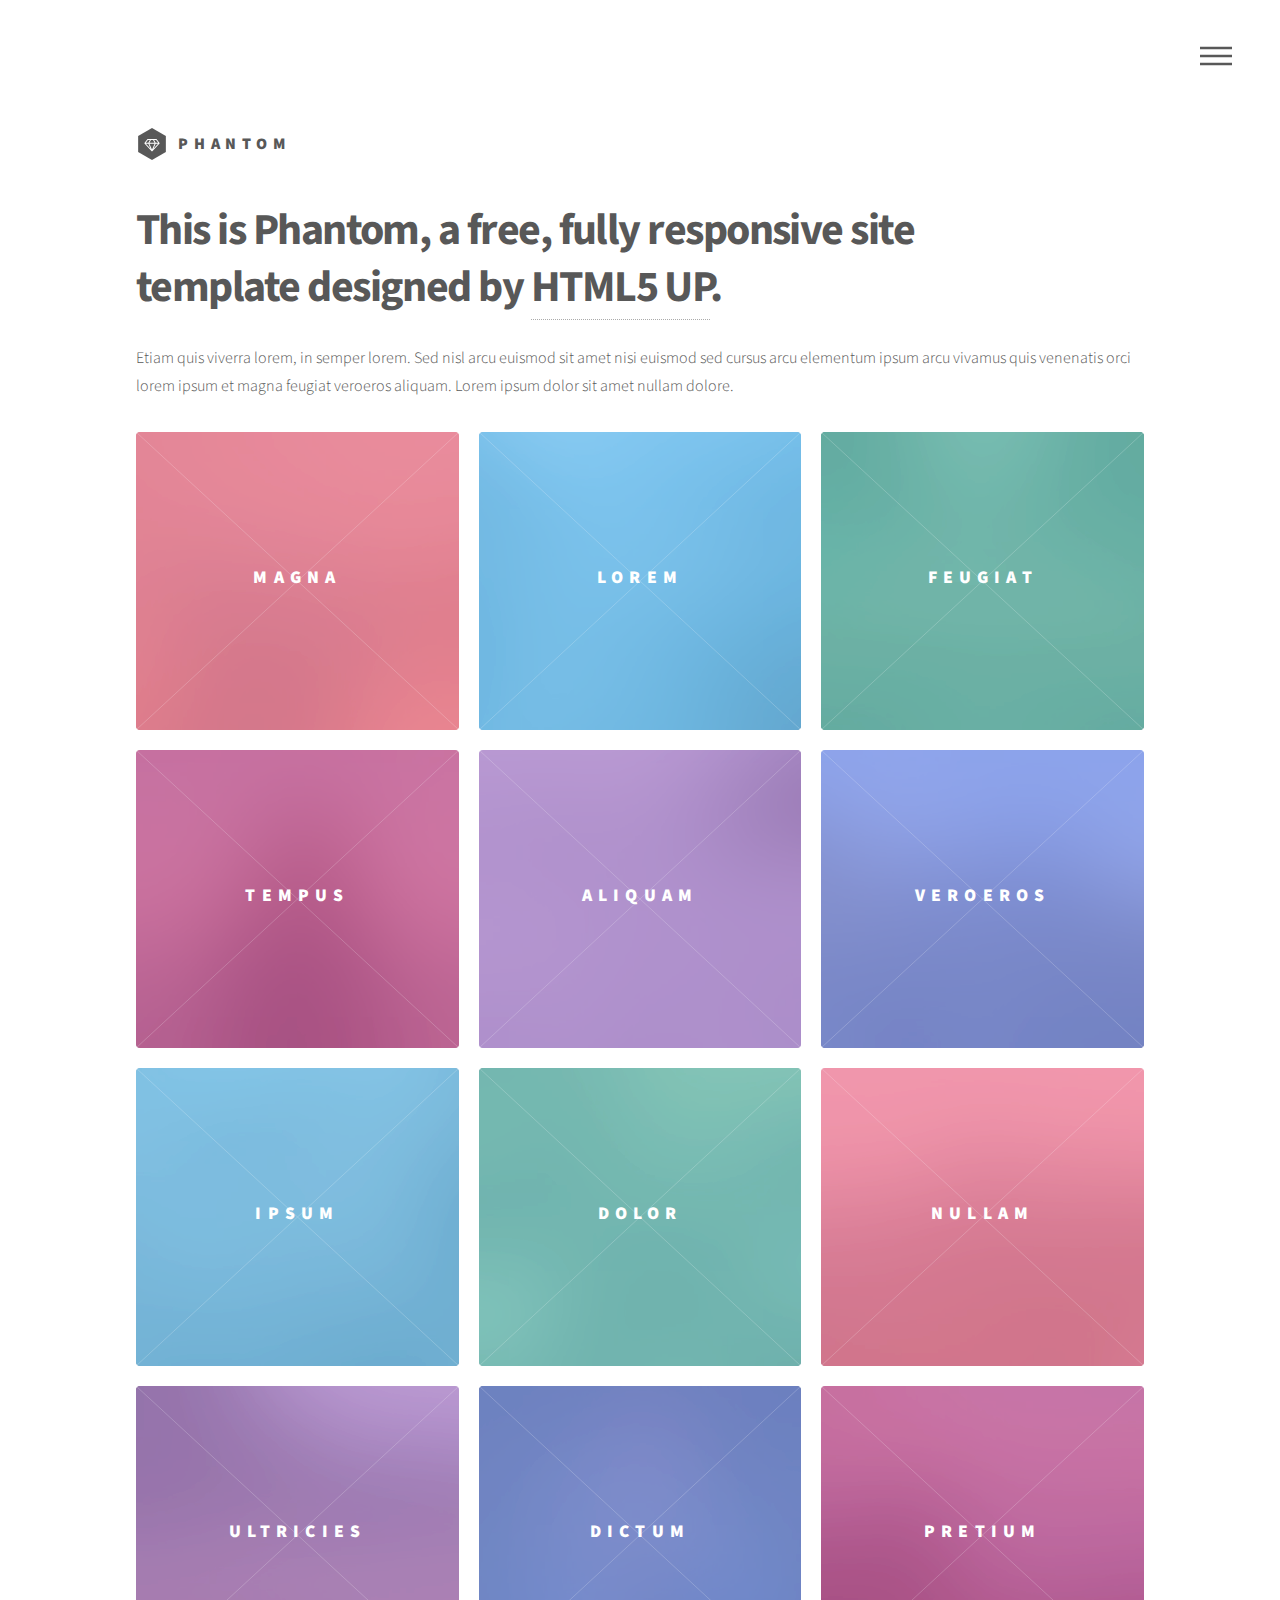
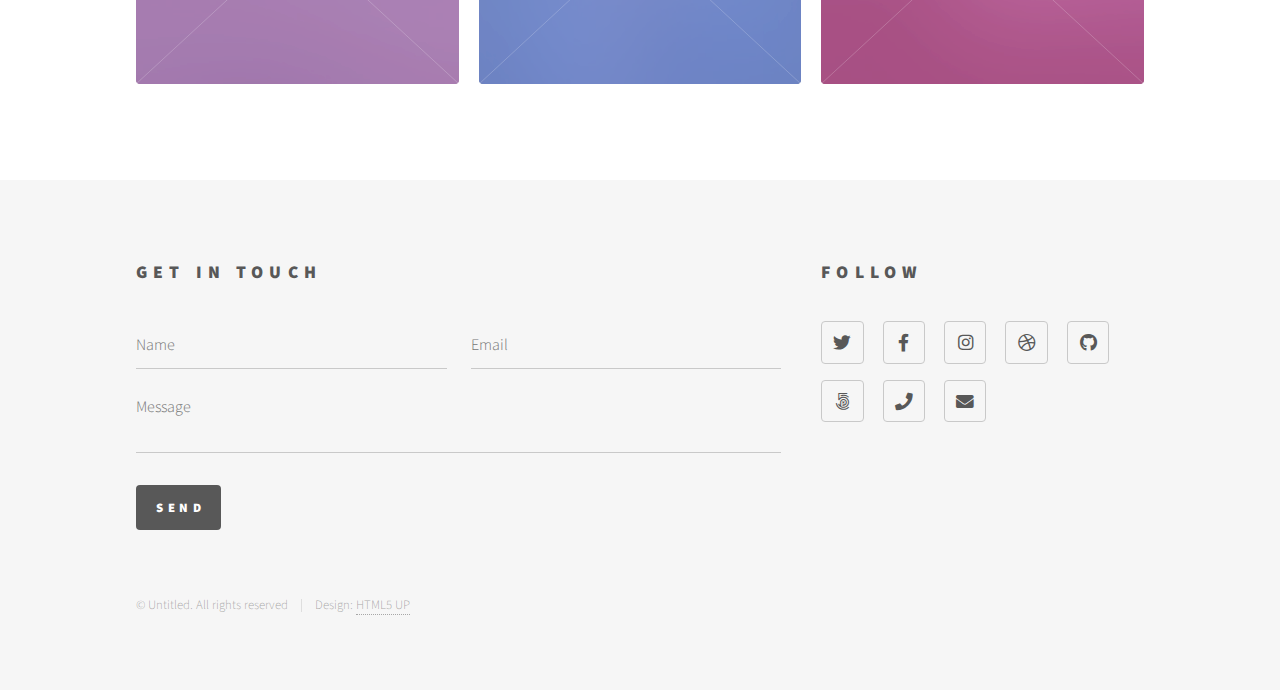
==== index.html @ 2e1cbe0b "First Commit" ====
<!DOCTYPE HTML>
<!--
	Phantom by HTML5 UP
	html5up.net | @ajlkn
	Free for personal and commercial use under the CCA 3.0 license (html5up.net/license)
-->
<html>
	<head>
		<title>Phantom by HTML5 UP</title>
		<meta charset="utf-8" />
		<meta name="viewport" content="width=device-width, initial-scale=1, user-scalable=no" />
		<link rel="stylesheet" href="assets/css/main.css" />
		<noscript><link rel="stylesheet" href="assets/css/noscript.css" /></noscript>
	</head>
	<body class="is-preload">
		<!-- Wrapper -->
			<div id="wrapper">

				<!-- Header -->
					<header id="header">
						<div class="inner">

							<!-- Logo -->
								<a href="index.html" class="logo">
									<span class="symbol"><img src="images/logo.svg" alt="" /></span><span class="title">Phantom</span>
								</a>

							<!-- Nav -->
								<nav>
									<ul>
										<li><a href="#menu">Menu</a></li>
									</ul>
								</nav>

						</div>
					</header>

				<!-- Menu -->
					<nav id="menu">
						<h2>Menu</h2>
						<ul>
							<li><a href="index.html">Home</a></li>
							<li><a href="generic.html">Ipsum veroeros</a></li>
							<li><a href="generic.html">Tempus etiam</a></li>
							<li><a href="generic.html">Consequat dolor</a></li>
							<li><a href="elements.html">Elements</a></li>
						</ul>
					</nav>

				<!-- Main -->
					<div id="main">
						<div class="inner">
							<header>
								<h1>This is Phantom, a free, fully responsive site<br />
								template designed by <a href="http://html5up.net">HTML5 UP</a>.</h1>
								<p>Etiam quis viverra lorem, in semper lorem. Sed nisl arcu euismod sit amet nisi euismod sed cursus arcu elementum ipsum arcu vivamus quis venenatis orci lorem ipsum et magna feugiat veroeros aliquam. Lorem ipsum dolor sit amet nullam dolore.</p>
							</header>
							<section class="tiles">
								<article class="style1">
									<span class="image">
										<img src="images/pic01.jpg" alt="" />
									</span>
									<a href="generic.html">
										<h2>Magna</h2>
										<div class="content">
											<p>Sed nisl arcu euismod sit amet nisi lorem etiam dolor veroeros et feugiat.</p>
										</div>
									</a>
								</article>
								<article class="style2">
									<span class="image">
										<img src="images/pic02.jpg" alt="" />
									</span>
									<a href="generic.html">
										<h2>Lorem</h2>
										<div class="content">
											<p>Sed nisl arcu euismod sit amet nisi lorem etiam dolor veroeros et feugiat.</p>
										</div>
									</a>
								</article>
								<article class="style3">
									<span class="image">
										<img src="images/pic03.jpg" alt="" />
									</span>
									<a href="generic.html">
										<h2>Feugiat</h2>
										<div class="content">
											<p>Sed nisl arcu euismod sit amet nisi lorem etiam dolor veroeros et feugiat.</p>
										</div>
									</a>
								</article>
								<article class="style4">
									<span class="image">
										<img src="images/pic04.jpg" alt="" />
									</span>
									<a href="generic.html">
										<h2>Tempus</h2>
										<div class="content">
											<p>Sed nisl arcu euismod sit amet nisi lorem etiam dolor veroeros et feugiat.</p>
										</div>
									</a>
								</article>
								<article class="style5">
									<span class="image">
										<img src="images/pic05.jpg" alt="" />
									</span>
									<a href="generic.html">
										<h2>Aliquam</h2>
										<div class="content">
											<p>Sed nisl arcu euismod sit amet nisi lorem etiam dolor veroeros et feugiat.</p>
										</div>
									</a>
								</article>
								<article class="style6">
									<span class="image">
										<img src="images/pic06.jpg" alt="" />
									</span>
									<a href="generic.html">
										<h2>Veroeros</h2>
										<div class="content">
											<p>Sed nisl arcu euismod sit amet nisi lorem etiam dolor veroeros et feugiat.</p>
										</div>
									</a>
								</article>
								<article class="style2">
									<span class="image">
										<img src="images/pic07.jpg" alt="" />
									</span>
									<a href="generic.html">
										<h2>Ipsum</h2>
										<div class="content">
											<p>Sed nisl arcu euismod sit amet nisi lorem etiam dolor veroeros et feugiat.</p>
										</div>
									</a>
								</article>
								<article class="style3">
									<span class="image">
										<img src="images/pic08.jpg" alt="" />
									</span>
									<a href="generic.html">
										<h2>Dolor</h2>
										<div class="content">
											<p>Sed nisl arcu euismod sit amet nisi lorem etiam dolor veroeros et feugiat.</p>
										</div>
									</a>
								</article>
								<article class="style1">
									<span class="image">
										<img src="images/pic09.jpg" alt="" />
									</span>
									<a href="generic.html">
										<h2>Nullam</h2>
										<div class="content">
											<p>Sed nisl arcu euismod sit amet nisi lorem etiam dolor veroeros et feugiat.</p>
										</div>
									</a>
								</article>
								<article class="style5">
									<span class="image">
										<img src="images/pic10.jpg" alt="" />
									</span>
									<a href="generic.html">
										<h2>Ultricies</h2>
										<div class="content">
											<p>Sed nisl arcu euismod sit amet nisi lorem etiam dolor veroeros et feugiat.</p>
										</div>
									</a>
								</article>
								<article class="style6">
									<span class="image">
										<img src="images/pic11.jpg" alt="" />
									</span>
									<a href="generic.html">
										<h2>Dictum</h2>
										<div class="content">
											<p>Sed nisl arcu euismod sit amet nisi lorem etiam dolor veroeros et feugiat.</p>
										</div>
									</a>
								</article>
								<article class="style4">
									<span class="image">
										<img src="images/pic12.jpg" alt="" />
									</span>
									<a href="generic.html">
										<h2>Pretium</h2>
										<div class="content">
											<p>Sed nisl arcu euismod sit amet nisi lorem etiam dolor veroeros et feugiat.</p>
										</div>
									</a>
								</article>
							</section>
						</div>
					</div>

				<!-- Footer -->
					<footer id="footer">
						<div class="inner">
							<section>
								<h2>Get in touch</h2>
								<form method="post" action="#">
									<div class="fields">
										<div class="field half">
											<input type="text" name="name" id="name" placeholder="Name" />
										</div>
										<div class="field half">
											<input type="email" name="email" id="email" placeholder="Email" />
										</div>
										<div class="field">
											<textarea name="message" id="message" placeholder="Message"></textarea>
										</div>
									</div>
									<ul class="actions">
										<li><input type="submit" value="Send" class="primary" /></li>
									</ul>
								</form>
							</section>
							<section>
								<h2>Follow</h2>
								<ul class="icons">
									<li><a href="#" class="icon brands style2 fa-twitter"><span class="label">Twitter</span></a></li>
									<li><a href="#" class="icon brands style2 fa-facebook-f"><span class="label">Facebook</span></a></li>
									<li><a href="#" class="icon brands style2 fa-instagram"><span class="label">Instagram</span></a></li>
									<li><a href="#" class="icon brands style2 fa-dribbble"><span class="label">Dribbble</span></a></li>
									<li><a href="#" class="icon brands style2 fa-github"><span class="label">GitHub</span></a></li>
									<li><a href="#" class="icon brands style2 fa-500px"><span class="label">500px</span></a></li>
									<li><a href="#" class="icon solid style2 fa-phone"><span class="label">Phone</span></a></li>
									<li><a href="#" class="icon solid style2 fa-envelope"><span class="label">Email</span></a></li>
								</ul>
							</section>
							<ul class="copyright">
								<li>&copy; Untitled. All rights reserved</li><li>Design: <a href="http://html5up.net">HTML5 UP</a></li>
							</ul>
						</div>
					</footer>

			</div>

		<!-- Scripts -->
			<script src="assets/js/jquery.min.js"></script>
			<script src="assets/js/browser.min.js"></script>
			<script src="assets/js/breakpoints.min.js"></script>
			<script src="assets/js/util.js"></script>
			<script src="assets/js/main.js"></script>

	</body>
</html>
---- assets/css/main.css ----
@import url(fontawesome-all.min.css);
@import url("https://fonts.googleapis.com/css?family=Source+Sans+Pro:300,700,900");

/*
	Phantom by HTML5 UP
	html5up.net | @ajlkn
	Free for personal and commercial use under the CCA 3.0 license (html5up.net/license)
*/

html, body, div, span, applet, object,
iframe, h1, h2, h3, h4, h5, h6, p, blockquote,
pre, a, abbr, acronym, address, big, cite,
code, del, dfn, em, img, ins, kbd, q, s, samp,
small, strike, strong, sub, sup, tt, var, b,
u, i, center, dl, dt, dd, ol, ul, li, fieldset,
form, label, legend, table, caption, tbody,
tfoot, thead, tr, th, td, article, aside,
canvas, details, embed, figure, figcaption,
footer, header, hgroup, menu, nav, output, ruby,
section, summary, time, mark, audio, video {
	margin: 0;
	padding: 0;
	border: 0;
	font-size: 100%;
	font: inherit;
	vertical-align: baseline;}

article, aside, details, figcaption, figure,
footer, header, hgroup, menu, nav, section {
	display: block;}

body {
	line-height: 1;
}

ol, ul {
	list-style: none;
}

blockquote, q {
	quotes: none;
}

	blockquote:before, blockquote:after, q:before, q:after {
		content: '';
		content: none;
	}

table {
	border-collapse: collapse;
	border-spacing: 0;
}

body {
	-webkit-text-size-adjust: none;
}

mark {
	background-color: transparent;
	color: inherit;
}

input::-moz-focus-inner {
	border: 0;
	padding: 0;
}

input, select, textarea {
	-moz-appearance: none;
	-webkit-appearance: none;
	-ms-appearance: none;
	appearance: none;
}

/* Basic */

	@-ms-viewport {
		width: device-width;
	}

	body {
		-ms-overflow-style: scrollbar;
	}

	@media screen and (max-width: 480px) {

		html, body {
			min-width: 320px;
		}

	}

	html {
		box-sizing: border-box;
	}

	*, *:before, *:after {
		box-sizing: inherit;
	}

	body {
		background: #ffffff;
	}

		body.is-preload *, body.is-preload *:before, body.is-preload *:after {
			-moz-animation: none !important;
			-webkit-animation: none !important;
			-ms-animation: none !important;
			animation: none !important;
			-moz-transition: none !important;
			-webkit-transition: none !important;
			-ms-transition: none !important;
			transition: none !important;
		}

/* Type */

	body, input, select, textarea {
		color: #585858;
		font-family: "Source Sans Pro", Helvetica, sans-serif;
		font-size: 16pt;
		font-weight: 300;
		line-height: 1.75;
	}

		@media screen and (max-width: 1680px) {

			body, input, select, textarea {
				font-size: 14pt;
			}

		}

		@media screen and (max-width: 1280px) {

			body, input, select, textarea {
				font-size: 12pt;
			}

		}

	a {
		-moz-transition: border-bottom-color 0.2s ease, color 0.2s ease;
		-webkit-transition: border-bottom-color 0.2s ease, color 0.2s ease;
		-ms-transition: border-bottom-color 0.2s ease, color 0.2s ease;
		transition: border-bottom-color 0.2s ease, color 0.2s ease;
		text-decoration: none;
		color: #585858;
		border-bottom: dotted 1px rgba(88, 88, 88, 0.5);
	}

		a:hover {
			border-bottom-color: transparent;
			color: #f2849e !important;
		}

	strong, b {
		font-weight: 900;
	}

	em, i {
		font-style: italic;
	}

	p {
		margin: 0 0 2em 0;
	}

	h1 {
		font-size: 2.75em;
		font-weight: 700;
		line-height: 1.3;
		margin: 0 0 1em 0;
		letter-spacing: -0.035em;
	}

		h1 a {
			color: inherit;
		}

		@media screen and (max-width: 736px) {

			h1 {
				font-size: 2em;
				margin: 0 0 1em 0;
			}

		}

		@media screen and (max-width: 360px) {

			h1 {
				font-size: 1.75em;
			}

		}

	h2, h3, h4, h5, h6 {
		font-weight: 900;
		line-height: 1.5;
		margin: 0 0 2em 0;
		text-transform: uppercase;
		letter-spacing: 0.35em;
	}

		h2 a, h3 a, h4 a, h5 a, h6 a {
			color: inherit;
		}

	h2 {
		font-size: 1.1em;
	}

	h3 {
		font-size: 1em;
	}

	h4 {
		font-size: 0.8em;
	}

	h5 {
		font-size: 0.8em;
	}

	h6 {
		font-size: 0.8em;
	}

	@media screen and (max-width: 980px) {

		h1 br, h2 br, h3 br, h4 br, h5 br, h6 br {
			display: none;
		}

	}

	@media screen and (max-width: 736px) {

		h2 {
			font-size: 1em;
		}

		h3 {
			font-size: 0.8em;
		}

	}

	sub {
		font-size: 0.8em;
		position: relative;
		top: 0.5em;
	}

	sup {
		font-size: 0.8em;
		position: relative;
		top: -0.5em;
	}

	blockquote {
		border-left: solid 4px #c9c9c9;
		font-style: italic;
		margin: 0 0 2em 0;
		padding: 0.5em 0 0.5em 2em;
	}

	code {
		background: rgba(144, 144, 144, 0.075);
		border-radius: 4px;
		border: solid 1px #c9c9c9;
		font-family: "Courier New", monospace;
		font-size: 0.9em;
		margin: 0 0.25em;
		padding: 0.25em 0.65em;
	}

	pre {
		-webkit-overflow-scrolling: touch;
		font-family: "Courier New", monospace;
		font-size: 0.9em;
		margin: 0 0 2em 0;
	}

		pre code {
			display: block;
			line-height: 1.75;
			padding: 1em 1.5em;
			overflow-x: auto;
		}

	hr {
		border: 0;
		border-bottom: solid 1px #c9c9c9;
		margin: 2em 0;
	}

		hr.major {
			margin: 3em 0;
		}

	.align-left {
		text-align: left;
	}

	.align-center {
		text-align: center;
	}

	.align-right {
		text-align: right;
	}

/* Row */

	.row {
		display: flex;
		flex-wrap: wrap;
		box-sizing: border-box;
		align-items: stretch;
	}

		.row > * {
			box-sizing: border-box;
		}

		.row.gtr-uniform > * > :last-child {
			margin-bottom: 0;
		}

		.row.aln-left {
			justify-content: flex-start;
		}

		.row.aln-center {
			justify-content: center;
		}

		.row.aln-right {
			justify-content: flex-end;
		}

		.row.aln-top {
			align-items: flex-start;
		}

		.row.aln-middle {
			align-items: center;
		}

		.row.aln-bottom {
			align-items: flex-end;
		}

		.row > .imp {
			order: -1;
		}

		.row > .col-1 {
			width: 8.33333%;
		}

		.row > .off-1 {
			margin-left: 8.33333%;
		}

		.row > .col-2 {
			width: 16.66667%;
		}

		.row > .off-2 {
			margin-left: 16.66667%;
		}

		.row > .col-3 {
			width: 25%;
		}

		.row > .off-3 {
			margin-left: 25%;
		}

		.row > .col-4 {
			width: 33.33333%;
		}

		.row > .off-4 {
			margin-left: 33.33333%;
		}

		.row > .col-5 {
			width: 41.66667%;
		}

		.row > .off-5 {
			margin-left: 41.66667%;
		}

		.row > .col-6 {
			width: 50%;
		}

		.row > .off-6 {
			margin-left: 50%;
		}

		.row > .col-7 {
			width: 58.33333%;
		}

		.row > .off-7 {
			margin-left: 58.33333%;
		}

		.row > .col-8 {
			width: 66.66667%;
		}

		.row > .off-8 {
			margin-left: 66.66667%;
		}

		.row > .col-9 {
			width: 75%;
		}

		.row > .off-9 {
			margin-left: 75%;
		}

		.row > .col-10 {
			width: 83.33333%;
		}

		.row > .off-10 {
			margin-left: 83.33333%;
		}

		.row > .col-11 {
			width: 91.66667%;
		}

		.row > .off-11 {
			margin-left: 91.66667%;
		}

		.row > .col-12 {
			width: 100%;
		}

		.row > .off-12 {
			margin-left: 100%;
		}

		.row.gtr-0 {
			margin-top: 0;
			margin-left: 0em;
		}

			.row.gtr-0 > * {
				padding: 0 0 0 0em;
			}

			.row.gtr-0.gtr-uniform {
				margin-top: 0em;
			}

				.row.gtr-0.gtr-uniform > * {
					padding-top: 0em;
				}

		.row.gtr-25 {
			margin-top: 0;
			margin-left: -0.5em;
		}

			.row.gtr-25 > * {
				padding: 0 0 0 0.5em;
			}

			.row.gtr-25.gtr-uniform {
				margin-top: -0.5em;
			}

				.row.gtr-25.gtr-uniform > * {
					padding-top: 0.5em;
				}

		.row.gtr-50 {
			margin-top: 0;
			margin-left: -1em;
		}

			.row.gtr-50 > * {
				padding: 0 0 0 1em;
			}

			.row.gtr-50.gtr-uniform {
				margin-top: -1em;
			}

				.row.gtr-50.gtr-uniform > * {
					padding-top: 1em;
				}

		.row {
			margin-top: 0;
			margin-left: -2em;
		}

			.row > * {
				padding: 0 0 0 2em;
			}

			.row.gtr-uniform {
				margin-top: -2em;
			}

				.row.gtr-uniform > * {
					padding-top: 2em;
				}

		.row.gtr-150 {
			margin-top: 0;
			margin-left: -3em;
		}

			.row.gtr-150 > * {
				padding: 0 0 0 3em;
			}

			.row.gtr-150.gtr-uniform {
				margin-top: -3em;
			}

				.row.gtr-150.gtr-uniform > * {
					padding-top: 3em;
				}

		.row.gtr-200 {
			margin-top: 0;
			margin-left: -4em;
		}

			.row.gtr-200 > * {
				padding: 0 0 0 4em;
			}

			.row.gtr-200.gtr-uniform {
				margin-top: -4em;
			}

				.row.gtr-200.gtr-uniform > * {
					padding-top: 4em;
				}

		@media screen and (max-width: 1680px) {

			.row {
				display: flex;
				flex-wrap: wrap;
				box-sizing: border-box;
				align-items: stretch;
			}

				.row > * {
					box-sizing: border-box;
				}

				.row.gtr-uniform > * > :last-child {
					margin-bottom: 0;
				}

				.row.aln-left {
					justify-content: flex-start;
				}

				.row.aln-center {
					justify-content: center;
				}

				.row.aln-right {
					justify-content: flex-end;
				}

				.row.aln-top {
					align-items: flex-start;
				}

				.row.aln-middle {
					align-items: center;
				}

				.row.aln-bottom {
					align-items: flex-end;
				}

				.row > .imp-xlarge {
					order: -1;
				}

				.row > .col-1-xlarge {
					width: 8.33333%;
				}

				.row > .off-1-xlarge {
					margin-left: 8.33333%;
				}

				.row > .col-2-xlarge {
					width: 16.66667%;
				}

				.row > .off-2-xlarge {
					margin-left: 16.66667%;
				}

				.row > .col-3-xlarge {
					width: 25%;
				}

				.row > .off-3-xlarge {
					margin-left: 25%;
				}

				.row > .col-4-xlarge {
					width: 33.33333%;
				}

				.row > .off-4-xlarge {
					margin-left: 33.33333%;
				}

				.row > .col-5-xlarge {
					width: 41.66667%;
				}

				.row > .off-5-xlarge {
					margin-left: 41.66667%;
				}

				.row > .col-6-xlarge {
					width: 50%;
				}

				.row > .off-6-xlarge {
					margin-left: 50%;
				}

				.row > .col-7-xlarge {
					width: 58.33333%;
				}

				.row > .off-7-xlarge {
					margin-left: 58.33333%;
				}

				.row > .col-8-xlarge {
					width: 66.66667%;
				}

				.row > .off-8-xlarge {
					margin-left: 66.66667%;
				}

				.row > .col-9-xlarge {
					width: 75%;
				}

				.row > .off-9-xlarge {
					margin-left: 75%;
				}

				.row > .col-10-xlarge {
					width: 83.33333%;
				}

				.row > .off-10-xlarge {
					margin-left: 83.33333%;
				}

				.row > .col-11-xlarge {
					width: 91.66667%;
				}

				.row > .off-11-xlarge {
					margin-left: 91.66667%;
				}

				.row > .col-12-xlarge {
					width: 100%;
				}

				.row > .off-12-xlarge {
					margin-left: 100%;
				}

				.row.gtr-0 {
					margin-top: 0;
					margin-left: 0em;
				}

					.row.gtr-0 > * {
						padding: 0 0 0 0em;
					}

					.row.gtr-0.gtr-uniform {
						margin-top: 0em;
					}

						.row.gtr-0.gtr-uniform > * {
							padding-top: 0em;
						}

				.row.gtr-25 {
					margin-top: 0;
					margin-left: -0.5em;
				}

					.row.gtr-25 > * {
						padding: 0 0 0 0.5em;
					}

					.row.gtr-25.gtr-uniform {
						margin-top: -0.5em;
					}

						.row.gtr-25.gtr-uniform > * {
							padding-top: 0.5em;
						}

				.row.gtr-50 {
					margin-top: 0;
					margin-left: -1em;
				}

					.row.gtr-50 > * {
						padding: 0 0 0 1em;
					}

					.row.gtr-50.gtr-uniform {
						margin-top: -1em;
					}

						.row.gtr-50.gtr-uniform > * {
							padding-top: 1em;
						}

				.row {
					margin-top: 0;
					margin-left: -2em;
				}

					.row > * {
						padding: 0 0 0 2em;
					}

					.row.gtr-uniform {
						margin-top: -2em;
					}

						.row.gtr-uniform > * {
							padding-top: 2em;
						}

				.row.gtr-150 {
					margin-top: 0;
					margin-left: -3em;
				}

					.row.gtr-150 > * {
						padding: 0 0 0 3em;
					}

					.row.gtr-150.gtr-uniform {
						margin-top: -3em;
					}

						.row.gtr-150.gtr-uniform > * {
							padding-top: 3em;
						}

				.row.gtr-200 {
					margin-top: 0;
					margin-left: -4em;
				}

					.row.gtr-200 > * {
						padding: 0 0 0 4em;
					}

					.row.gtr-200.gtr-uniform {
						margin-top: -4em;
					}

						.row.gtr-200.gtr-uniform > * {
							padding-top: 4em;
						}

		}

		@media screen and (max-width: 1280px) {

			.row {
				display: flex;
				flex-wrap: wrap;
				box-sizing: border-box;
				align-items: stretch;
			}

				.row > * {
					box-sizing: border-box;
				}

				.row.gtr-uniform > * > :last-child {
					margin-bottom: 0;
				}

				.row.aln-left {
					justify-content: flex-start;
				}

				.row.aln-center {
					justify-content: center;
				}

				.row.aln-right {
					justify-content: flex-end;
				}

				.row.aln-top {
					align-items: flex-start;
				}

				.row.aln-middle {
					align-items: center;
				}

				.row.aln-bottom {
					align-items: flex-end;
				}

				.row > .imp-large {
					order: -1;
				}

				.row > .col-1-large {
					width: 8.33333%;
				}

				.row > .off-1-large {
					margin-left: 8.33333%;
				}

				.row > .col-2-large {
					width: 16.66667%;
				}

				.row > .off-2-large {
					margin-left: 16.66667%;
				}

				.row > .col-3-large {
					width: 25%;
				}

				.row > .off-3-large {
					margin-left: 25%;
				}

				.row > .col-4-large {
					width: 33.33333%;
				}

				.row > .off-4-large {
					margin-left: 33.33333%;
				}

				.row > .col-5-large {
					width: 41.66667%;
				}

				.row > .off-5-large {
					margin-left: 41.66667%;
				}

				.row > .col-6-large {
					width: 50%;
				}

				.row > .off-6-large {
					margin-left: 50%;
				}

				.row > .col-7-large {
					width: 58.33333%;
				}

				.row > .off-7-large {
					margin-left: 58.33333%;
				}

				.row > .col-8-large {
					width: 66.66667%;
				}

				.row > .off-8-large {
					margin-left: 66.66667%;
				}

				.row > .col-9-large {
					width: 75%;
				}

				.row > .off-9-large {
					margin-left: 75%;
				}

				.row > .col-10-large {
					width: 83.33333%;
				}

				.row > .off-10-large {
					margin-left: 83.33333%;
				}

				.row > .col-11-large {
					width: 91.66667%;
				}

				.row > .off-11-large {
					margin-left: 91.66667%;
				}

				.row > .col-12-large {
					width: 100%;
				}

				.row > .off-12-large {
					margin-left: 100%;
				}

				.row.gtr-0 {
					margin-top: 0;
					margin-left: 0em;
				}

					.row.gtr-0 > * {
						padding: 0 0 0 0em;
					}

					.row.gtr-0.gtr-uniform {
						margin-top: 0em;
					}

						.row.gtr-0.gtr-uniform > * {
							padding-top: 0em;
						}

				.row.gtr-25 {
					margin-top: 0;
					margin-left: -0.5em;
				}

					.row.gtr-25 > * {
						padding: 0 0 0 0.5em;
					}

					.row.gtr-25.gtr-uniform {
						margin-top: -0.5em;
					}

						.row.gtr-25.gtr-uniform > * {
							padding-top: 0.5em;
						}

				.row.gtr-50 {
					margin-top: 0;
					margin-left: -1em;
				}

					.row.gtr-50 > * {
						padding: 0 0 0 1em;
					}

					.row.gtr-50.gtr-uniform {
						margin-top: -1em;
					}

						.row.gtr-50.gtr-uniform > * {
							padding-top: 1em;
						}

				.row {
					margin-top: 0;
					margin-left: -2em;
				}

					.row > * {
						padding: 0 0 0 2em;
					}

					.row.gtr-uniform {
						margin-top: -2em;
					}

						.row.gtr-uniform > * {
							padding-top: 2em;
						}

				.row.gtr-150 {
					margin-top: 0;
					margin-left: -3em;
				}

					.row.gtr-150 > * {
						padding: 0 0 0 3em;
					}

					.row.gtr-150.gtr-uniform {
						margin-top: -3em;
					}

						.row.gtr-150.gtr-uniform > * {
							padding-top: 3em;
						}

				.row.gtr-200 {
					margin-top: 0;
					margin-left: -4em;
				}

					.row.gtr-200 > * {
						padding: 0 0 0 4em;
					}

					.row.gtr-200.gtr-uniform {
						margin-top: -4em;
					}

						.row.gtr-200.gtr-uniform > * {
							padding-top: 4em;
						}

		}

		@media screen and (max-width: 980px) {

			.row {
				display: flex;
				flex-wrap: wrap;
				box-sizing: border-box;
				align-items: stretch;
			}

				.row > * {
					box-sizing: border-box;
				}

				.row.gtr-uniform > * > :last-child {
					margin-bottom: 0;
				}

				.row.aln-left {
					justify-content: flex-start;
				}

				.row.aln-center {
					justify-content: center;
				}

				.row.aln-right {
					justify-content: flex-end;
				}

				.row.aln-top {
					align-items: flex-start;
				}

				.row.aln-middle {
					align-items: center;
				}

				.row.aln-bottom {
					align-items: flex-end;
				}

				.row > .imp-medium {
					order: -1;
				}

				.row > .col-1-medium {
					width: 8.33333%;
				}

				.row > .off-1-medium {
					margin-left: 8.33333%;
				}

				.row > .col-2-medium {
					width: 16.66667%;
				}

				.row > .off-2-medium {
					margin-left: 16.66667%;
				}

				.row > .col-3-medium {
					width: 25%;
				}

				.row > .off-3-medium {
					margin-left: 25%;
				}

				.row > .col-4-medium {
					width: 33.33333%;
				}

				.row > .off-4-medium {
					margin-left: 33.33333%;
				}

				.row > .col-5-medium {
					width: 41.66667%;
				}

				.row > .off-5-medium {
					margin-left: 41.66667%;
				}

				.row > .col-6-medium {
					width: 50%;
				}

				.row > .off-6-medium {
					margin-left: 50%;
				}

				.row > .col-7-medium {
					width: 58.33333%;
				}

				.row > .off-7-medium {
					margin-left: 58.33333%;
				}

				.row > .col-8-medium {
					width: 66.66667%;
				}

				.row > .off-8-medium {
					margin-left: 66.66667%;
				}

				.row > .col-9-medium {
					width: 75%;
				}

				.row > .off-9-medium {
					margin-left: 75%;
				}

				.row > .col-10-medium {
					width: 83.33333%;
				}

				.row > .off-10-medium {
					margin-left: 83.33333%;
				}

				.row > .col-11-medium {
					width: 91.66667%;
				}

				.row > .off-11-medium {
					margin-left: 91.66667%;
				}

				.row > .col-12-medium {
					width: 100%;
				}

				.row > .off-12-medium {
					margin-left: 100%;
				}

				.row.gtr-0 {
					margin-top: 0;
					margin-left: 0em;
				}

					.row.gtr-0 > * {
						padding: 0 0 0 0em;
					}

					.row.gtr-0.gtr-uniform {
						margin-top: 0em;
					}

						.row.gtr-0.gtr-uniform > * {
							padding-top: 0em;
						}

				.row.gtr-25 {
					margin-top: 0;
					margin-left: -0.375em;
				}

					.row.gtr-25 > * {
						padding: 0 0 0 0.375em;
					}

					.row.gtr-25.gtr-uniform {
						margin-top: -0.375em;
					}

						.row.gtr-25.gtr-uniform > * {
							padding-top: 0.375em;
						}

				.row.gtr-50 {
					margin-top: 0;
					margin-left: -0.75em;
				}

					.row.gtr-50 > * {
						padding: 0 0 0 0.75em;
					}

					.row.gtr-50.gtr-uniform {
						margin-top: -0.75em;
					}

						.row.gtr-50.gtr-uniform > * {
							padding-top: 0.75em;
						}

				.row {
					margin-top: 0;
					margin-left: -1.5em;
				}

					.row > * {
						padding: 0 0 0 1.5em;
					}

					.row.gtr-uniform {
						margin-top: -1.5em;
					}

						.row.gtr-uniform > * {
							padding-top: 1.5em;
						}

				.row.gtr-150 {
					margin-top: 0;
					margin-left: -2.25em;
				}

					.row.gtr-150 > * {
						padding: 0 0 0 2.25em;
					}

					.row.gtr-150.gtr-uniform {
						margin-top: -2.25em;
					}

						.row.gtr-150.gtr-uniform > * {
							padding-top: 2.25em;
						}

				.row.gtr-200 {
					margin-top: 0;
					margin-left: -3em;
				}

					.row.gtr-200 > * {
						padding: 0 0 0 3em;
					}

					.row.gtr-200.gtr-uniform {
						margin-top: -3em;
					}

						.row.gtr-200.gtr-uniform > * {
							padding-top: 3em;
						}

		}

		@media screen and (max-width: 736px) {

			.row {
				display: flex;
				flex-wrap: wrap;
				box-sizing: border-box;
				align-items: stretch;
			}

				.row > * {
					box-sizing: border-box;
				}

				.row.gtr-uniform > * > :last-child {
					margin-bottom: 0;
				}

				.row.aln-left {
					justify-content: flex-start;
				}

				.row.aln-center {
					justify-content: center;
				}

				.row.aln-right {
					justify-content: flex-end;
				}

				.row.aln-top {
					align-items: flex-start;
				}

				.row.aln-middle {
					align-items: center;
				}

				.row.aln-bottom {
					align-items: flex-end;
				}

				.row > .imp-small {
					order: -1;
				}

				.row > .col-1-small {
					width: 8.33333%;
				}

				.row > .off-1-small {
					margin-left: 8.33333%;
				}

				.row > .col-2-small {
					width: 16.66667%;
				}

				.row > .off-2-small {
					margin-left: 16.66667%;
				}

				.row > .col-3-small {
					width: 25%;
				}

				.row > .off-3-small {
					margin-left: 25%;
				}

				.row > .col-4-small {
					width: 33.33333%;
				}

				.row > .off-4-small {
					margin-left: 33.33333%;
				}

				.row > .col-5-small {
					width: 41.66667%;
				}

				.row > .off-5-small {
					margin-left: 41.66667%;
				}

				.row > .col-6-small {
					width: 50%;
				}

				.row > .off-6-small {
					margin-left: 50%;
				}

				.row > .col-7-small {
					width: 58.33333%;
				}

				.row > .off-7-small {
					margin-left: 58.33333%;
				}

				.row > .col-8-small {
					width: 66.66667%;
				}

				.row > .off-8-small {
					margin-left: 66.66667%;
				}

				.row > .col-9-small {
					width: 75%;
				}

				.row > .off-9-small {
					margin-left: 75%;
				}

				.row > .col-10-small {
					width: 83.33333%;
				}

				.row > .off-10-small {
					margin-left: 83.33333%;
				}

				.row > .col-11-small {
					width: 91.66667%;
				}

				.row > .off-11-small {
					margin-left: 91.66667%;
				}

				.row > .col-12-small {
					width: 100%;
				}

				.row > .off-12-small {
					margin-left: 100%;
				}

				.row.gtr-0 {
					margin-top: 0;
					margin-left: 0em;
				}

					.row.gtr-0 > * {
						padding: 0 0 0 0em;
					}

					.row.gtr-0.gtr-uniform {
						margin-top: 0em;
					}

						.row.gtr-0.gtr-uniform > * {
							padding-top: 0em;
						}

				.row.gtr-25 {
					margin-top: 0;
					margin-left: -0.25em;
				}

					.row.gtr-25 > * {
						padding: 0 0 0 0.25em;
					}

					.row.gtr-25.gtr-uniform {
						margin-top: -0.25em;
					}

						.row.gtr-25.gtr-uniform > * {
							padding-top: 0.25em;
						}

				.row.gtr-50 {
					margin-top: 0;
					margin-left: -0.5em;
				}

					.row.gtr-50 > * {
						padding: 0 0 0 0.5em;
					}

					.row.gtr-50.gtr-uniform {
						margin-top: -0.5em;
					}

						.row.gtr-50.gtr-uniform > * {
							padding-top: 0.5em;
						}

				.row {
					margin-top: 0;
					margin-left: -1em;
				}

					.row > * {
						padding: 0 0 0 1em;
					}

					.row.gtr-uniform {
						margin-top: -1em;
					}

						.row.gtr-uniform > * {
							padding-top: 1em;
						}

				.row.gtr-150 {
					margin-top: 0;
					margin-left: -1.5em;
				}

					.row.gtr-150 > * {
						padding: 0 0 0 1.5em;
					}

					.row.gtr-150.gtr-uniform {
						margin-top: -1.5em;
					}

						.row.gtr-150.gtr-uniform > * {
							padding-top: 1.5em;
						}

				.row.gtr-200 {
					margin-top: 0;
					margin-left: -2em;
				}

					.row.gtr-200 > * {
						padding: 0 0 0 2em;
					}

					.row.gtr-200.gtr-uniform {
						margin-top: -2em;
					}

						.row.gtr-200.gtr-uniform > * {
							padding-top: 2em;
						}

		}

		@media screen and (max-width: 480px) {

			.row {
				display: flex;
				flex-wrap: wrap;
				box-sizing: border-box;
				align-items: stretch;
			}

				.row > * {
					box-sizing: border-box;
				}

				.row.gtr-uniform > * > :last-child {
					margin-bottom: 0;
				}

				.row.aln-left {
					justify-content: flex-start;
				}

				.row.aln-center {
					justify-content: center;
				}

				.row.aln-right {
					justify-content: flex-end;
				}

				.row.aln-top {
					align-items: flex-start;
				}

				.row.aln-middle {
					align-items: center;
				}

				.row.aln-bottom {
					align-items: flex-end;
				}

				.row > .imp-xsmall {
					order: -1;
				}

				.row > .col-1-xsmall {
					width: 8.33333%;
				}

				.row > .off-1-xsmall {
					margin-left: 8.33333%;
				}

				.row > .col-2-xsmall {
					width: 16.66667%;
				}

				.row > .off-2-xsmall {
					margin-left: 16.66667%;
				}

				.row > .col-3-xsmall {
					width: 25%;
				}

				.row > .off-3-xsmall {
					margin-left: 25%;
				}

				.row > .col-4-xsmall {
					width: 33.33333%;
				}

				.row > .off-4-xsmall {
					margin-left: 33.33333%;
				}

				.row > .col-5-xsmall {
					width: 41.66667%;
				}

				.row > .off-5-xsmall {
					margin-left: 41.66667%;
				}

				.row > .col-6-xsmall {
					width: 50%;
				}

				.row > .off-6-xsmall {
					margin-left: 50%;
				}

				.row > .col-7-xsmall {
					width: 58.33333%;
				}

				.row > .off-7-xsmall {
					margin-left: 58.33333%;
				}

				.row > .col-8-xsmall {
					width: 66.66667%;
				}

				.row > .off-8-xsmall {
					margin-left: 66.66667%;
				}

				.row > .col-9-xsmall {
					width: 75%;
				}

				.row > .off-9-xsmall {
					margin-left: 75%;
				}

				.row > .col-10-xsmall {
					width: 83.33333%;
				}

				.row > .off-10-xsmall {
					margin-left: 83.33333%;
				}

				.row > .col-11-xsmall {
					width: 91.66667%;
				}

				.row > .off-11-xsmall {
					margin-left: 91.66667%;
				}

				.row > .col-12-xsmall {
					width: 100%;
				}

				.row > .off-12-xsmall {
					margin-left: 100%;
				}

				.row.gtr-0 {
					margin-top: 0;
					margin-left: 0em;
				}

					.row.gtr-0 > * {
						padding: 0 0 0 0em;
					}

					.row.gtr-0.gtr-uniform {
						margin-top: 0em;
					}

						.row.gtr-0.gtr-uniform > * {
							padding-top: 0em;
						}

				.row.gtr-25 {
					margin-top: 0;
					margin-left: -0.25em;
				}

					.row.gtr-25 > * {
						padding: 0 0 0 0.25em;
					}

					.row.gtr-25.gtr-uniform {
						margin-top: -0.25em;
					}

						.row.gtr-25.gtr-uniform > * {
							padding-top: 0.25em;
						}

				.row.gtr-50 {
					margin-top: 0;
					margin-left: -0.5em;
				}

					.row.gtr-50 > * {
						padding: 0 0 0 0.5em;
					}

					.row.gtr-50.gtr-uniform {
						margin-top: -0.5em;
					}

						.row.gtr-50.gtr-uniform > * {
							padding-top: 0.5em;
						}

				.row {
					margin-top: 0;
					margin-left: -1em;
				}

					.row > * {
						padding: 0 0 0 1em;
					}

					.row.gtr-uniform {
						margin-top: -1em;
					}

						.row.gtr-uniform > * {
							padding-top: 1em;
						}

				.row.gtr-150 {
					margin-top: 0;
					margin-left: -1.5em;
				}

					.row.gtr-150 > * {
						padding: 0 0 0 1.5em;
					}

					.row.gtr-150.gtr-uniform {
						margin-top: -1.5em;
					}

						.row.gtr-150.gtr-uniform > * {
							padding-top: 1.5em;
						}

				.row.gtr-200 {
					margin-top: 0;
					margin-left: -2em;
				}

					.row.gtr-200 > * {
						padding: 0 0 0 2em;
					}

					.row.gtr-200.gtr-uniform {
						margin-top: -2em;
					}

						.row.gtr-200.gtr-uniform > * {
							padding-top: 2em;
						}

		}

/* Section/Article */

	section.special, article.special {
		text-align: center;
	}

	header p {
		margin-top: -1em;
	}

	@media screen and (max-width: 736px) {

		header p {
			margin-top: 0;
		}

	}

/* Icon */

	.icon {
		text-decoration: none;
		border-bottom: none;
		position: relative;
	}

		.icon:before {
			-moz-osx-font-smoothing: grayscale;
			-webkit-font-smoothing: antialiased;
			display: inline-block;
			font-style: normal;
			font-variant: normal;
			text-rendering: auto;
			line-height: 1;
			text-transform: none !important;
			font-family: 'Font Awesome 5 Free';
			font-weight: 400;
		}

		.icon > .label {
			display: none;
		}

		.icon:before {
			line-height: inherit;
		}

		.icon.solid:before {
			font-weight: 900;
		}

		.icon.brands:before {
			font-family: 'Font Awesome 5 Brands';
		}

		.icon.style2 {
			-moz-transition: background-color 0.2s ease-in-out, color 0.2s ease-in-out, border-color 0.2s ease-in-out;
			-webkit-transition: background-color 0.2s ease-in-out, color 0.2s ease-in-out, border-color 0.2s ease-in-out;
			-ms-transition: background-color 0.2s ease-in-out, color 0.2s ease-in-out, border-color 0.2s ease-in-out;
			transition: background-color 0.2s ease-in-out, color 0.2s ease-in-out, border-color 0.2s ease-in-out;
			background-color: transparent;
			border: solid 1px #c9c9c9;
			border-radius: 4px;
			width: 2.65em;
			height: 2.65em;
			display: inline-block;
			text-align: center;
			line-height: 2.65em;
			color: inherit;
		}

			.icon.style2:before {
				font-size: 1.1em;
			}

			.icon.style2:hover {
				color: #f2849e;
				border-color: #f2849e;
			}

			.icon.style2:active {
				background-color: rgba(242, 132, 158, 0.1);
			}

/* List */

	ol {
		list-style: decimal;
		margin: 0 0 2em 0;
		padding-left: 1.25em;
	}

		ol li {
			padding-left: 0.25em;
		}

	ul {
		list-style: disc;
		margin: 0 0 2em 0;
		padding-left: 1em;
	}

		ul li {
			padding-left: 0.5em;
		}

		ul.alt {
			list-style: none;
			padding-left: 0;
		}

			ul.alt li {
				border-top: solid 1px #c9c9c9;
				padding: 0.5em 0;
			}

				ul.alt li:first-child {
					border-top: 0;
					padding-top: 0;
				}

	dl {
		margin: 0 0 2em 0;
	}

		dl dt {
			display: block;
			font-weight: 900;
			margin: 0 0 1em 0;
		}

		dl dd {
			margin-left: 2em;
		}

/* Actions */

	ul.actions {
		display: -moz-flex;
		display: -webkit-flex;
		display: -ms-flex;
		display: flex;
		cursor: default;
		list-style: none;
		margin-left: -1em;
		padding-left: 0;
	}

		ul.actions li {
			padding: 0 0 0 1em;
			vertical-align: middle;
		}

		ul.actions.special {
			-moz-justify-content: center;
			-webkit-justify-content: center;
			-ms-justify-content: center;
			justify-content: center;
			width: 100%;
			margin-left: 0;
		}

			ul.actions.special li:first-child {
				padding-left: 0;
			}

		ul.actions.stacked {
			-moz-flex-direction: column;
			-webkit-flex-direction: column;
			-ms-flex-direction: column;
			flex-direction: column;
			margin-left: 0;
		}

			ul.actions.stacked li {
				padding: 1.3em 0 0 0;
			}

				ul.actions.stacked li:first-child {
					padding-top: 0;
				}

		ul.actions.fit {
			width: calc(100% + 1em);
		}

			ul.actions.fit li {
				-moz-flex-grow: 1;
				-webkit-flex-grow: 1;
				-ms-flex-grow: 1;
				flex-grow: 1;
				-moz-flex-shrink: 1;
				-webkit-flex-shrink: 1;
				-ms-flex-shrink: 1;
				flex-shrink: 1;
				width: 100%;
			}

				ul.actions.fit li > * {
					width: 100%;
				}

			ul.actions.fit.stacked {
				width: 100%;
			}

		@media screen and (max-width: 480px) {

			ul.actions:not(.fixed) {
				-moz-flex-direction: column;
				-webkit-flex-direction: column;
				-ms-flex-direction: column;
				flex-direction: column;
				margin-left: 0;
				width: 100% !important;
			}

				ul.actions:not(.fixed) li {
					-moz-flex-grow: 1;
					-webkit-flex-grow: 1;
					-ms-flex-grow: 1;
					flex-grow: 1;
					-moz-flex-shrink: 1;
					-webkit-flex-shrink: 1;
					-ms-flex-shrink: 1;
					flex-shrink: 1;
					padding: 1em 0 0 0;
					text-align: center;
					width: 100%;
				}

					ul.actions:not(.fixed) li > * {
						width: 100%;
					}

					ul.actions:not(.fixed) li:first-child {
						padding-top: 0;
					}

					ul.actions:not(.fixed) li input[type="submit"],
					ul.actions:not(.fixed) li input[type="reset"],
					ul.actions:not(.fixed) li input[type="button"],
					ul.actions:not(.fixed) li button,
					ul.actions:not(.fixed) li .button {
						width: 100%;
					}

						ul.actions:not(.fixed) li input[type="submit"].icon:before,
						ul.actions:not(.fixed) li input[type="reset"].icon:before,
						ul.actions:not(.fixed) li input[type="button"].icon:before,
						ul.actions:not(.fixed) li button.icon:before,
						ul.actions:not(.fixed) li .button.icon:before {
							margin-left: -0.5rem;
						}

		}

/* Icons */

	ul.icons {
		cursor: default;
		list-style: none;
		padding-left: 0;
		margin: -1em 0 2em -1em;
	}

		ul.icons li {
			display: inline-block;
			padding: 1em 0 0 1em;
		}

/* Form */

	form {
		margin: 0 0 2em 0;
		overflow-x: hidden;
	}

		form > :last-child {
			margin-bottom: 0;
		}

		form > .fields {
			display: -moz-flex;
			display: -webkit-flex;
			display: -ms-flex;
			display: flex;
			-moz-flex-wrap: wrap;
			-webkit-flex-wrap: wrap;
			-ms-flex-wrap: wrap;
			flex-wrap: wrap;
			width: calc(100% + 3em);
			margin: -1.5em 0 2em -1.5em;
		}

			form > .fields > .field {
				-moz-flex-grow: 0;
				-webkit-flex-grow: 0;
				-ms-flex-grow: 0;
				flex-grow: 0;
				-moz-flex-shrink: 0;
				-webkit-flex-shrink: 0;
				-ms-flex-shrink: 0;
				flex-shrink: 0;
				padding: 1.5em 0 0 1.5em;
				width: calc(100% - 1.5em);
			}

				form > .fields > .field.half {
					width: calc(50% - 0.75em);
				}

				form > .fields > .field.third {
					width: calc(100%/3 - 0.5em);
				}

				form > .fields > .field.quarter {
					width: calc(25% - 0.375em);
				}

		@media screen and (max-width: 480px) {

			form > .fields {
				width: calc(100% + 3em);
				margin: -1.5em 0 2em -1.5em;
			}

				form > .fields > .field {
					padding: 1.5em 0 0 1.5em;
					width: calc(100% - 1.5em);
				}

					form > .fields > .field.half {
						width: calc(100% - 1.5em);
					}

					form > .fields > .field.third {
						width: calc(100% - 1.5em);
					}

					form > .fields > .field.quarter {
						width: calc(100% - 1.5em);
					}

		}

	label {
		display: block;
		font-size: 0.9em;
		font-weight: 900;
		margin: 0 0 1em 0;
	}

	input[type="text"],
	input[type="password"],
	input[type="email"],
	input[type="tel"],
	select,
	textarea {
		-moz-appearance: none;
		-webkit-appearance: none;
		-ms-appearance: none;
		appearance: none;
		background-color: transparent;
		border: none;
		border-radius: 0;
		border-bottom: solid 1px #c9c9c9;
		color: inherit;
		display: block;
		outline: 0;
		padding: 0;
		text-decoration: none;
		width: 100%;
	}

		input[type="text"]:invalid,
		input[type="password"]:invalid,
		input[type="email"]:invalid,
		input[type="tel"]:invalid,
		select:invalid,
		textarea:invalid {
			box-shadow: none;
		}

		input[type="text"]:focus,
		input[type="password"]:focus,
		input[type="email"]:focus,
		input[type="tel"]:focus,
		select:focus,
		textarea:focus {
			border-bottom-color: #f2849e;
			box-shadow: inset 0 -1px 0 0 #f2849e;
		}

	select {
		background-image: url("data:image/svg+xml;charset=utf8,%3Csvg xmlns='http://www.w3.org/2000/svg' width='40' height='40' preserveAspectRatio='none' viewBox='0 0 40 40'%3E%3Cpath d='M9.4,12.3l10.4,10.4l10.4-10.4c0.2-0.2,0.5-0.4,0.9-0.4c0.3,0,0.6,0.1,0.9,0.4l3.3,3.3c0.2,0.2,0.4,0.5,0.4,0.9 c0,0.4-0.1,0.6-0.4,0.9L20.7,31.9c-0.2,0.2-0.5,0.4-0.9,0.4c-0.3,0-0.6-0.1-0.9-0.4L4.3,17.3c-0.2-0.2-0.4-0.5-0.4-0.9 c0-0.4,0.1-0.6,0.4-0.9l3.3-3.3c0.2-0.2,0.5-0.4,0.9-0.4S9.1,12.1,9.4,12.3z' fill='%23c9c9c9' /%3E%3C/svg%3E");
		background-size: 1.25rem;
		background-repeat: no-repeat;
		background-position: calc(100% - 1rem) center;
		height: 3em;
		padding-right: 3em;
		text-overflow: ellipsis;
	}

		select option {
			background: #ffffff;
		}

		select:focus::-ms-value {
			background-color: transparent;
		}

		select::-ms-expand {
			display: none;
		}

	input[type="text"],
	input[type="password"],
	input[type="email"],
	select {
		height: 3em;
	}

	textarea {
		padding: 0;
		min-height: 3.75em;
	}

	input[type="checkbox"],
	input[type="radio"] {
		-moz-appearance: none;
		-webkit-appearance: none;
		-ms-appearance: none;
		appearance: none;
		display: block;
		float: left;
		margin-right: -2em;
		opacity: 0;
		width: 1em;
		z-index: -1;
	}

		input[type="checkbox"] + label,
		input[type="radio"] + label {
			text-decoration: none;
			color: #585858;
			cursor: pointer;
			display: inline-block;
			font-size: 1em;
			font-weight: 300;
			padding-left: 2.55em;
			padding-right: 0.75em;
			position: relative;
		}

			input[type="checkbox"] + label:before,
			input[type="radio"] + label:before {
				-moz-osx-font-smoothing: grayscale;
				-webkit-font-smoothing: antialiased;
				display: inline-block;
				font-style: normal;
				font-variant: normal;
				text-rendering: auto;
				line-height: 1;
				text-transform: none !important;
				font-family: 'Font Awesome 5 Free';
				font-weight: 900;
			}

			input[type="checkbox"] + label:before,
			input[type="radio"] + label:before {
				border-radius: 4px;
				border: solid 1px #c9c9c9;
				content: '';
				display: inline-block;
				font-size: 0.8em;
				height: 2.25em;
				left: 0;
				line-height: 2.25em;
				position: absolute;
				text-align: center;
				top: 0;
				width: 2.25em;
			}

		input[type="checkbox"]:checked + label:before,
		input[type="radio"]:checked + label:before {
			background: #585858;
			border-color: #585858;
			color: #ffffff;
			content: '\f00c';
		}

		input[type="checkbox"]:focus + label:before,
		input[type="radio"]:focus + label:before {
			border-color: #f2849e;
			box-shadow: 0 0 0 1px #f2849e;
		}

	input[type="checkbox"] + label:before {
		border-radius: 4px;
	}

	input[type="radio"] + label:before {
		border-radius: 100%;
	}

/* Box */

	.box {
		border-radius: 4px;
		border: solid 1px #c9c9c9;
		margin-bottom: 2em;
		padding: 1.5em;
	}

		.box > :last-child,
		.box > :last-child > :last-child,
		.box > :last-child > :last-child > :last-child {
			margin-bottom: 0;
		}

		.box.alt {
			border: 0;
			border-radius: 0;
			padding: 0;
		}

/* Image */

	.image {
		border-radius: 4px;
		border: 0;
		display: inline-block;
		position: relative;
	}

		.image img {
			border-radius: 4px;
			display: block;
		}

		.image.left, .image.right {
			max-width: 40%;
		}

			.image.left img, .image.right img {
				width: 100%;
			}

		.image.left {
			float: left;
			padding: 0 1.5em 1em 0;
			top: 0.25em;
		}

		.image.right {
			float: right;
			padding: 0 0 1em 1.5em;
			top: 0.25em;
		}

		.image.fit {
			display: block;
			margin: 0 0 2em 0;
			width: 100%;
		}

			.image.fit img {
				width: 100%;
			}

		.image.main {
			display: block;
			margin: 0 0 3em 0;
			width: 100%;
		}

			.image.main img {
				width: 100%;
			}

			@media screen and (max-width: 736px) {

				.image.main {
					margin: 0 0 2em 0;
				}

			}

/* Table */

	.table-wrapper {
		-webkit-overflow-scrolling: touch;
		overflow-x: auto;
	}

	table {
		margin: 0 0 2em 0;
		width: 100%;
	}

		table tbody tr {
			border: solid 1px #c9c9c9;
			border-left: 0;
			border-right: 0;
		}

			table tbody tr:nth-child(2n + 1) {
				background-color: rgba(144, 144, 144, 0.075);
			}

		table td {
			padding: 0.75em 0.75em;
		}

		table th {
			font-size: 0.9em;
			font-weight: 900;
			padding: 0 0.75em 0.75em 0.75em;
			text-align: left;
		}

		table thead {
			border-bottom: solid 2px #c9c9c9;
		}

		table tfoot {
			border-top: solid 2px #c9c9c9;
		}

		table.alt {
			border-collapse: separate;
		}

			table.alt tbody tr td {
				border: solid 1px #c9c9c9;
				border-left-width: 0;
				border-top-width: 0;
			}

				table.alt tbody tr td:first-child {
					border-left-width: 1px;
				}

			table.alt tbody tr:first-child td {
				border-top-width: 1px;
			}

			table.alt thead {
				border-bottom: 0;
			}

			table.alt tfoot {
				border-top: 0;
			}

/* Button */

	input[type="submit"],
	input[type="reset"],
	input[type="button"],
	button,
	.button {
		-moz-appearance: none;
		-webkit-appearance: none;
		-ms-appearance: none;
		appearance: none;
		-moz-transition: background-color 0.2s ease-in-out, color 0.2s ease-in-out, box-shadow 0.2s ease-in-out;
		-webkit-transition: background-color 0.2s ease-in-out, color 0.2s ease-in-out, box-shadow 0.2s ease-in-out;
		-ms-transition: background-color 0.2s ease-in-out, color 0.2s ease-in-out, box-shadow 0.2s ease-in-out;
		transition: background-color 0.2s ease-in-out, color 0.2s ease-in-out, box-shadow 0.2s ease-in-out;
		background-color: transparent;
		border-radius: 4px;
		border: 0;
		box-shadow: inset 0 0 0 2px #585858;
		color: #585858 !important;
		cursor: pointer;
		display: inline-block;
		font-size: 0.8em;
		font-weight: 900;
		height: 3.5em;
		letter-spacing: 0.35em;
		line-height: 3.45em;
		overflow: hidden;
		padding: 0 1.25em 0 1.6em;
		text-align: center;
		text-decoration: none;
		text-overflow: ellipsis;
		text-transform: uppercase;
		white-space: nowrap;
	}

		input[type="submit"].icon:before,
		input[type="reset"].icon:before,
		input[type="button"].icon:before,
		button.icon:before,
		.button.icon:before {
			margin-right: 0.5em;
		}

		input[type="submit"].fit,
		input[type="reset"].fit,
		input[type="button"].fit,
		button.fit,
		.button.fit {
			width: 100%;
		}

		input[type="submit"]:hover,
		input[type="reset"]:hover,
		input[type="button"]:hover,
		button:hover,
		.button:hover {
			color: #f2849e !important;
			box-shadow: inset 0 0 0 2px #f2849e;
		}

		input[type="submit"]:active,
		input[type="reset"]:active,
		input[type="button"]:active,
		button:active,
		.button:active {
			background-color: rgba(242, 132, 158, 0.1);
		}

		input[type="submit"].small,
		input[type="reset"].small,
		input[type="button"].small,
		button.small,
		.button.small {
			font-size: 0.6em;
		}

		input[type="submit"].large,
		input[type="reset"].large,
		input[type="button"].large,
		button.large,
		.button.large {
			font-size: 1em;
		}

		input[type="submit"].primary,
		input[type="reset"].primary,
		input[type="button"].primary,
		button.primary,
		.button.primary {
			box-shadow: none;
			background-color: #585858;
			color: #ffffff !important;
		}

			input[type="submit"].primary:hover,
			input[type="reset"].primary:hover,
			input[type="button"].primary:hover,
			button.primary:hover,
			.button.primary:hover {
				background-color: #f2849e;
			}

			input[type="submit"].primary:active,
			input[type="reset"].primary:active,
			input[type="button"].primary:active,
			button.primary:active,
			.button.primary:active {
				background-color: #ee5f81;
			}

		input[type="submit"].disabled, input[type="submit"]:disabled,
		input[type="reset"].disabled,
		input[type="reset"]:disabled,
		input[type="button"].disabled,
		input[type="button"]:disabled,
		button.disabled,
		button:disabled,
		.button.disabled,
		.button:disabled {
			pointer-events: none;
			opacity: 0.25;
		}

/* Tiles */

	.tiles {
		display: -moz-flex;
		display: -webkit-flex;
		display: -ms-flex;
		display: flex;
		-moz-flex-wrap: wrap;
		-webkit-flex-wrap: wrap;
		-ms-flex-wrap: wrap;
		flex-wrap: wrap;
		postiion: relative;
		margin: -2.5em 0 0 -2.5em;
	}

		.tiles article {
			-moz-transition: -moz-transform 0.5s ease, opacity 0.5s ease;
			-webkit-transition: -webkit-transform 0.5s ease, opacity 0.5s ease;
			-ms-transition: -ms-transform 0.5s ease, opacity 0.5s ease;
			transition: transform 0.5s ease, opacity 0.5s ease;
			position: relative;
			width: calc(33.33333% - 2.5em);
			margin: 2.5em 0 0 2.5em;
		}

			.tiles article > .image {
				-moz-transition: -moz-transform 0.5s ease;
				-webkit-transition: -webkit-transform 0.5s ease;
				-ms-transition: -ms-transform 0.5s ease;
				transition: transform 0.5s ease;
				position: relative;
				display: block;
				width: 100%;
				border-radius: 4px;
				overflow: hidden;
			}

				.tiles article > .image img {
					display: block;
					width: 100%;
				}

				.tiles article > .image:before {
					pointer-events: none;
					-moz-transition: background-color 0.5s ease, opacity 0.5s ease;
					-webkit-transition: background-color 0.5s ease, opacity 0.5s ease;
					-ms-transition: background-color 0.5s ease, opacity 0.5s ease;
					transition: background-color 0.5s ease, opacity 0.5s ease;
					content: '';
					display: block;
					position: absolute;
					top: 0;
					left: 0;
					width: 100%;
					height: 100%;
					opacity: 1.0;
					z-index: 1;
					opacity: 0.8;
				}

				.tiles article > .image:after {
					pointer-events: none;
					-moz-transition: opacity 0.5s ease;
					-webkit-transition: opacity 0.5s ease;
					-ms-transition: opacity 0.5s ease;
					transition: opacity 0.5s ease;
					content: '';
					display: block;
					position: absolute;
					top: 0;
					left: 0;
					width: 100%;
					height: 100%;
					background-image: url("data:image/svg+xml;charset=utf8,%3Csvg xmlns='http://www.w3.org/2000/svg' width='100' height='100' viewBox='0 0 100 100' preserveAspectRatio='none'%3E%3Cstyle%3Eline %7B stroke-width: 0.25px%3B stroke: %23ffffff%3B %7D%3C/style%3E%3Cline x1='0' y1='0' x2='100' y2='100' /%3E%3Cline x1='100' y1='0' x2='0' y2='100' /%3E%3C/svg%3E");
					background-position: center;
					background-repeat: no-repeat;
					background-size: 100% 100%;
					opacity: 0.25;
					z-index: 2;
				}

			.tiles article > a {
				display: -moz-flex;
				display: -webkit-flex;
				display: -ms-flex;
				display: flex;
				-moz-flex-direction: column;
				-webkit-flex-direction: column;
				-ms-flex-direction: column;
				flex-direction: column;
				-moz-align-items: center;
				-webkit-align-items: center;
				-ms-align-items: center;
				align-items: center;
				-moz-justify-content: center;
				-webkit-justify-content: center;
				-ms-justify-content: center;
				justify-content: center;
				-moz-transition: background-color 0.5s ease, -moz-transform 0.5s ease;
				-webkit-transition: background-color 0.5s ease, -webkit-transform 0.5s ease;
				-ms-transition: background-color 0.5s ease, -ms-transform 0.5s ease;
				transition: background-color 0.5s ease, transform 0.5s ease;
				position: absolute;
				top: 0;
				left: 0;
				width: 100%;
				height: 100%;
				padding: 1em;
				border-radius: 4px;
				border-bottom: 0;
				color: #ffffff;
				text-align: center;
				text-decoration: none;
				z-index: 3;
			}

				.tiles article > a > :last-child {
					margin: 0;
				}

				.tiles article > a:hover {
					color: #ffffff !important;
				}

				.tiles article > a h2 {
					margin: 0;
				}

				.tiles article > a .content {
					-moz-transition: max-height 0.5s ease, opacity 0.5s ease;
					-webkit-transition: max-height 0.5s ease, opacity 0.5s ease;
					-ms-transition: max-height 0.5s ease, opacity 0.5s ease;
					transition: max-height 0.5s ease, opacity 0.5s ease;
					width: 100%;
					max-height: 0;
					line-height: 1.5;
					margin-top: 0.35em;
					opacity: 0;
				}

					.tiles article > a .content > :last-child {
						margin-bottom: 0;
					}

			.tiles article.style1 > .image:before {
				background-color: #f2849e;
			}

			.tiles article.style2 > .image:before {
				background-color: #7ecaf6;
			}

			.tiles article.style3 > .image:before {
				background-color: #7bd0c1;
			}

			.tiles article.style4 > .image:before {
				background-color: #c75b9b;
			}

			.tiles article.style5 > .image:before {
				background-color: #ae85ca;
			}

			.tiles article.style6 > .image:before {
				background-color: #8499e7;
			}

			body:not(.is-touch) .tiles article:hover > .image {
				-moz-transform: scale(1.1);
				-webkit-transform: scale(1.1);
				-ms-transform: scale(1.1);
				transform: scale(1.1);
			}

				body:not(.is-touch) .tiles article:hover > .image:before {
					background-color: #333333;
					opacity: 0.35;
				}

				body:not(.is-touch) .tiles article:hover > .image:after {
					opacity: 0;
				}

			body:not(.is-touch) .tiles article:hover .content {
				max-height: 15em;
				opacity: 1;
			}

		* + .tiles {
			margin-top: 2em;
		}

		body.is-preload .tiles article {
			-moz-transform: scale(0.9);
			-webkit-transform: scale(0.9);
			-ms-transform: scale(0.9);
			transform: scale(0.9);
			opacity: 0;
		}

		body.is-touch .tiles article .content {
			max-height: 15em;
			opacity: 1;
		}

		@media screen and (max-width: 1280px) {

			.tiles {
				margin: -1.25em 0 0 -1.25em;
			}

				.tiles article {
					width: calc(33.33333% - 1.25em);
					margin: 1.25em 0 0 1.25em;
				}

		}

		@media screen and (max-width: 980px) {

			.tiles {
				margin: -2.5em 0 0 -2.5em;
			}

				.tiles article {
					width: calc(50% - 2.5em);
					margin: 2.5em 0 0 2.5em;
				}

		}

		@media screen and (max-width: 736px) {

			.tiles {
				margin: -1.25em 0 0 -1.25em;
			}

				.tiles article {
					width: calc(50% - 1.25em);
					margin: 1.25em 0 0 1.25em;
				}

					.tiles article:hover > .image {
						-moz-transform: scale(1.0);
						-webkit-transform: scale(1.0);
						-ms-transform: scale(1.0);
						transform: scale(1.0);
					}

		}

		@media screen and (max-width: 480px) {

			.tiles {
				margin: 0;
			}

				.tiles article {
					width: 100%;
					margin: 1.25em 0 0 0;
				}

		}

/* Header */

	#header {
		padding: 8em 0 0.1em 0 ;
	}

		#header .logo {
			display: block;
			border-bottom: 0;
			color: inherit;
			font-weight: 900;
			letter-spacing: 0.35em;
			margin: 0 0 2.5em 0;
			text-decoration: none;
			text-transform: uppercase;
			display: inline-block;
		}

			#header .logo > * {
				display: inline-block;
				vertical-align: middle;
			}

			#header .logo .symbol {
				margin-right: 0.65em;
			}

				#header .logo .symbol img {
					display: block;
					width: 2em;
					height: 2em;
				}

		#header nav {
			position: fixed;
			right: 2em;
			top: 2em;
			z-index: 10000;
		}

			#header nav ul {
				display: -moz-flex;
				display: -webkit-flex;
				display: -ms-flex;
				display: flex;
				-moz-align-items: center;
				-webkit-align-items: center;
				-ms-align-items: center;
				align-items: center;
				list-style: none;
				margin: 0;
				padding: 0;
			}

				#header nav ul li {
					display: block;
					padding: 0;
				}

					#header nav ul li a {
						display: block;
						position: relative;
						height: 3em;
						line-height: 3em;
						padding: 0 1.5em;
						background-color: rgba(255, 255, 255, 0.5);
						border-radius: 4px;
						border: 0;
						font-size: 0.8em;
						font-weight: 900;
						letter-spacing: 0.35em;
						text-transform: uppercase;
					}

					#header nav ul li a[href="#menu"] {
						-webkit-tap-highlight-color: transparent;
						width: 4em;
						text-indent: 4em;
						font-size: 1em;
						overflow: hidden;
						padding: 0;
						white-space: nowrap;
					}

						#header nav ul li a[href="#menu"]:before, #header nav ul li a[href="#menu"]:after {
							-moz-transition: opacity 0.2s ease;
							-webkit-transition: opacity 0.2s ease;
							-ms-transition: opacity 0.2s ease;
							transition: opacity 0.2s ease;
							content: '';
							display: block;
							position: absolute;
							top: 0;
							left: 0;
							width: 100%;
							height: 100%;
							background-position: center;
							background-repeat: no-repeat;
							background-size: 2em 2em;
						}

						#header nav ul li a[href="#menu"]:before {
							background-image: url("data:image/svg+xml;charset=utf8,%3Csvg xmlns='http://www.w3.org/2000/svg' width='100' height='100' viewBox='0 0 100 100' preserveAspectRatio='none'%3E%3Cstyle%3Eline %7B stroke-width: 8px%3B stroke: %23f2849e%3B %7D%3C/style%3E%3Cline x1='0' y1='25' x2='100' y2='25' /%3E%3Cline x1='0' y1='50' x2='100' y2='50' /%3E%3Cline x1='0' y1='75' x2='100' y2='75' /%3E%3C/svg%3E");
							opacity: 0;
						}

						#header nav ul li a[href="#menu"]:after {
							background-image: url("data:image/svg+xml;charset=utf8,%3Csvg xmlns='http://www.w3.org/2000/svg' width='100' height='100' viewBox='0 0 100 100' preserveAspectRatio='none'%3E%3Cstyle%3Eline %7B stroke-width: 8px%3B stroke: %23585858%3B %7D%3C/style%3E%3Cline x1='0' y1='25' x2='100' y2='25' /%3E%3Cline x1='0' y1='50' x2='100' y2='50' /%3E%3Cline x1='0' y1='75' x2='100' y2='75' /%3E%3C/svg%3E");
							opacity: 1;
						}

						#header nav ul li a[href="#menu"]:hover:before {
							opacity: 1;
						}

						#header nav ul li a[href="#menu"]:hover:after {
							opacity: 0;
						}

		@media screen and (max-width: 736px) {

			#header {
				padding: 4em 0 0.1em 0 ;
			}

				#header nav {
					right: 0.5em;
					top: 0.5em;
				}

					#header nav ul li a[href="#menu"]:before, #header nav ul li a[href="#menu"]:after {
						background-size: 1.5em 1.5em;
					}

		}

/* Menu */

	#wrapper {
		-moz-transition: opacity 0.45s ease;
		-webkit-transition: opacity 0.45s ease;
		-ms-transition: opacity 0.45s ease;
		transition: opacity 0.45s ease;
		opacity: 1;
	}

	#menu {
		-moz-transform: translateX(22em);
		-webkit-transform: translateX(22em);
		-ms-transform: translateX(22em);
		transform: translateX(22em);
		-moz-transition: -moz-transform 0.45s ease, visibility 0.45s;
		-webkit-transition: -webkit-transform 0.45s ease, visibility 0.45s;
		-ms-transition: -ms-transform 0.45s ease, visibility 0.45s;
		transition: transform 0.45s ease, visibility 0.45s;
		position: fixed;
		top: 0;
		right: 0;
		width: 22em;
		max-width: 80%;
		height: 100%;
		-webkit-overflow-scrolling: touch;
		background: #585858;
		color: #ffffff;
		cursor: default;
		visibility: hidden;
		z-index: 10002;
	}

		#menu > .inner {
			-moz-transition: opacity 0.45s ease;
			-webkit-transition: opacity 0.45s ease;
			-ms-transition: opacity 0.45s ease;
			transition: opacity 0.45s ease;
			-webkit-overflow-scrolling: touch;
			position: absolute;
			top: 0;
			left: 0;
			width: 100%;
			height: 100%;
			padding: 2.75em;
			opacity: 0;
			overflow-y: auto;
		}

			#menu > .inner > ul {
				list-style: none;
				margin: 0 0 1em 0;
				padding: 0;
			}

				#menu > .inner > ul > li {
					padding: 0;
					border-top: solid 1px rgba(255, 255, 255, 0.15);
				}

					#menu > .inner > ul > li a {
						display: block;
						padding: 1em 0;
						line-height: 1.5;
						border: 0;
						color: inherit;
					}

					#menu > .inner > ul > li:first-child {
						border-top: 0;
						margin-top: -1em;
					}

		#menu > .close {
			-moz-transition: opacity 0.45s ease, -moz-transform 0.45s ease;
			-webkit-transition: opacity 0.45s ease, -webkit-transform 0.45s ease;
			-ms-transition: opacity 0.45s ease, -ms-transform 0.45s ease;
			transition: opacity 0.45s ease, transform 0.45s ease;
			-moz-transform: scale(0.25) rotate(180deg);
			-webkit-transform: scale(0.25) rotate(180deg);
			-ms-transform: scale(0.25) rotate(180deg);
			transform: scale(0.25) rotate(180deg);
			-webkit-tap-highlight-color: transparent;
			display: block;
			position: absolute;
			top: 2em;
			left: -6em;
			width: 6em;
			text-indent: 6em;
			height: 3em;
			border: 0;
			font-size: 1em;
			opacity: 0;
			overflow: hidden;
			padding: 0;
			white-space: nowrap;
		}

			#menu > .close:before, #menu > .close:after {
				-moz-transition: opacity 0.2s ease;
				-webkit-transition: opacity 0.2s ease;
				-ms-transition: opacity 0.2s ease;
				transition: opacity 0.2s ease;
				content: '';
				display: block;
				position: absolute;
				top: 0;
				left: 0;
				width: 100%;
				height: 100%;
				background-position: center;
				background-repeat: no-repeat;
				background-size: 2em 2em;
			}

			#menu > .close:before {
				background-image: url("data:image/svg+xml;charset=utf8,%3Csvg xmlns='http://www.w3.org/2000/svg' width='100' height='100' viewBox='0 0 100 100' preserveAspectRatio='none'%3E%3Cstyle%3Eline %7B stroke-width: 8px%3B stroke: %23f2849e%3B %7D%3C/style%3E%3Cline x1='15' y1='15' x2='85' y2='85' /%3E%3Cline x1='85' y1='15' x2='15' y2='85' /%3E%3C/svg%3E");
				opacity: 0;
			}

			#menu > .close:after {
				background-image: url("data:image/svg+xml;charset=utf8,%3Csvg xmlns='http://www.w3.org/2000/svg' width='100' height='100' viewBox='0 0 100 100' preserveAspectRatio='none'%3E%3Cstyle%3Eline %7B stroke-width: 8px%3B stroke: %23585858%3B %7D%3C/style%3E%3Cline x1='15' y1='15' x2='85' y2='85' /%3E%3Cline x1='85' y1='15' x2='15' y2='85' /%3E%3C/svg%3E");
				opacity: 1;
			}

			#menu > .close:hover:before {
				opacity: 1;
			}

			#menu > .close:hover:after {
				opacity: 0;
			}

		@media screen and (max-width: 736px) {

			#menu {
				-moz-transform: translateX(16.5em);
				-webkit-transform: translateX(16.5em);
				-ms-transform: translateX(16.5em);
				transform: translateX(16.5em);
				width: 16.5em;
			}

				#menu > .inner {
					padding: 2.75em 1.5em;
				}

				#menu > .close {
					top: 0.5em;
					left: -4.25em;
					width: 4.25em;
					text-indent: 4.25em;
				}

					#menu > .close:before, #menu > .close:after {
						background-size: 1.5em 1.5em;
					}

		}

	body.is-menu-visible #wrapper {
		pointer-events: none;
		cursor: default;
		opacity: 0.25;
	}

	body.is-menu-visible #menu {
		-moz-transform: translateX(0);
		-webkit-transform: translateX(0);
		-ms-transform: translateX(0);
		transform: translateX(0);
		visibility: visible;
	}

		body.is-menu-visible #menu > * {
			opacity: 1;
		}

		body.is-menu-visible #menu .close {
			-moz-transform: scale(1.0) rotate(0deg);
			-webkit-transform: scale(1.0) rotate(0deg);
			-ms-transform: scale(1.0) rotate(0deg);
			transform: scale(1.0) rotate(0deg);
			opacity: 1;
		}

/* Main */

	#main {
		padding: 0em 0 6em 0 ;
	}

		@media screen and (max-width: 736px) {

			#main {
				padding: 0em 0 4em 0 ;
			}

		}

/* Footer */

	#footer {
		padding: 5em 0 6em 0 ;
		background-color: #f6f6f6;
	}

		#footer > .inner {
			display: -moz-flex;
			display: -webkit-flex;
			display: -ms-flex;
			display: flex;
			-moz-flex-wrap: wrap;
			-webkit-flex-wrap: wrap;
			-ms-flex-wrap: wrap;
			flex-wrap: wrap;
			-moz-flex-direction: row;
			-webkit-flex-direction: row;
			-ms-flex-direction: row;
			flex-direction: row;
		}

			#footer > .inner > * > :last-child {
				margin-bottom: 0;
			}

			#footer > .inner section:nth-child(1) {
				width: calc(66% - 2.5em);
				margin-right: 2.5em;
			}

			#footer > .inner section:nth-child(2) {
				width: calc(33% - 2.5em);
				margin-left: 2.5em;
			}

			#footer > .inner .copyright {
				width: 100%;
				padding: 0;
				margin-top: 5em;
				list-style: none;
				font-size: 0.8em;
				color: rgba(88, 88, 88, 0.5);
			}

				#footer > .inner .copyright a {
					color: inherit;
				}

				#footer > .inner .copyright li {
					display: inline-block;
					border-left: solid 1px rgba(88, 88, 88, 0.15);
					line-height: 1;
					padding: 0 0 0 1em;
					margin: 0 0 0 1em;
				}

					#footer > .inner .copyright li:first-child {
						border-left: 0;
						padding-left: 0;
						margin-left: 0;
					}

		@media screen and (max-width: 1280px) {

			#footer {
				padding: 5em 0 3em 0 ;
			}

				#footer > .inner section:nth-child(1) {
					width: calc(66% - 1.25em);
					margin-right: 1.25em;
				}

				#footer > .inner section:nth-child(2) {
					width: calc(33% - 1.25em);
					margin-left: 1.25em;
				}

		}

		@media screen and (max-width: 980px) {

			#footer > .inner section:nth-child(1) {
				width: 66%;
				margin-right: 0;
			}

			#footer > .inner section:nth-child(2) {
				width: calc(33% - 2.5em);
				margin-left: 2.5em;
			}

		}

		@media screen and (max-width: 736px) {

			#footer {
				padding: 3em 0 1em 0 ;
			}

				#footer > .inner {
					-moz-flex-direction: column;
					-webkit-flex-direction: column;
					-ms-flex-direction: column;
					flex-direction: column;
				}

					#footer > .inner section:nth-child(1) {
						width: 100%;
						margin-right: 0;
						margin: 3em 0 0 0;
					}

					#footer > .inner section:nth-child(2) {
						-moz-order: -1;
						-webkit-order: -1;
						-ms-order: -1;
						order: -1;
						width: 100%;
						margin-left: 0;
					}

					#footer > .inner .copyright {
						margin-top: 3em;
					}

		}

		@media screen and (max-width: 480px) {

			#footer > .inner .copyright {
				margin-top: 3em;
			}

				#footer > .inner .copyright li {
					border-left: 0;
					padding-left: 0;
					margin: 0.75em 0 0 0;
					display: block;
					line-height: inherit;
				}

					#footer > .inner .copyright li:first-child {
						margin-top: 0;
					}

		}

/* Wrapper */

	#wrapper > * > .inner {
		width: 100%;
		max-width: 68em;
		margin: 0 auto;
		padding: 0 2.5em;
	}

		@media screen and (max-width: 736px) {

			#wrapper > * > .inner {
				padding: 0 1.25em;
			}

		}
---- assets/css/noscript.css ----
/*
	Phantom by HTML5 UP
	html5up.net | @ajlkn
	Free for personal and commercial use under the CCA 3.0 license (html5up.net/license)
*/

/* Tiles */

	body.is-preload .tiles article {
		-moz-transform: none;
		-webkit-transform: none;
		-ms-transform: none;
		transform: none;
		opacity: 1;
	}
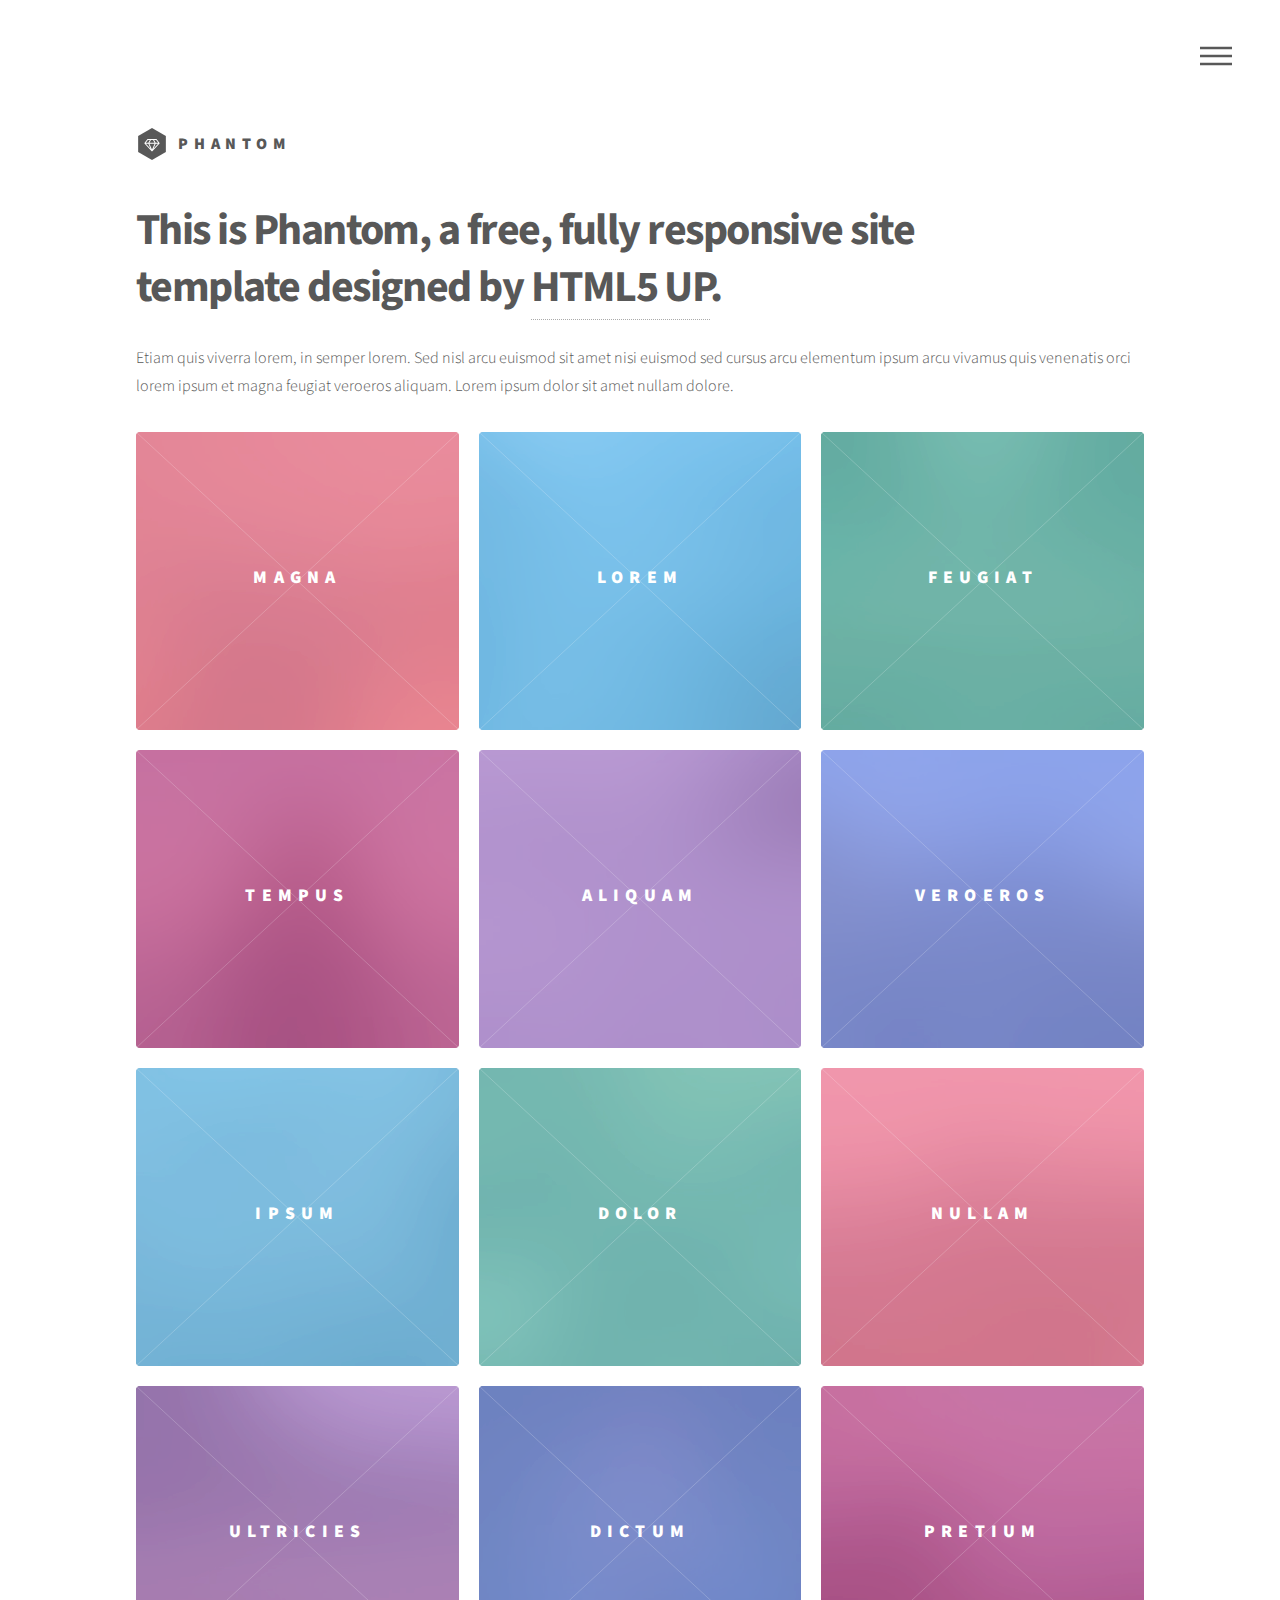
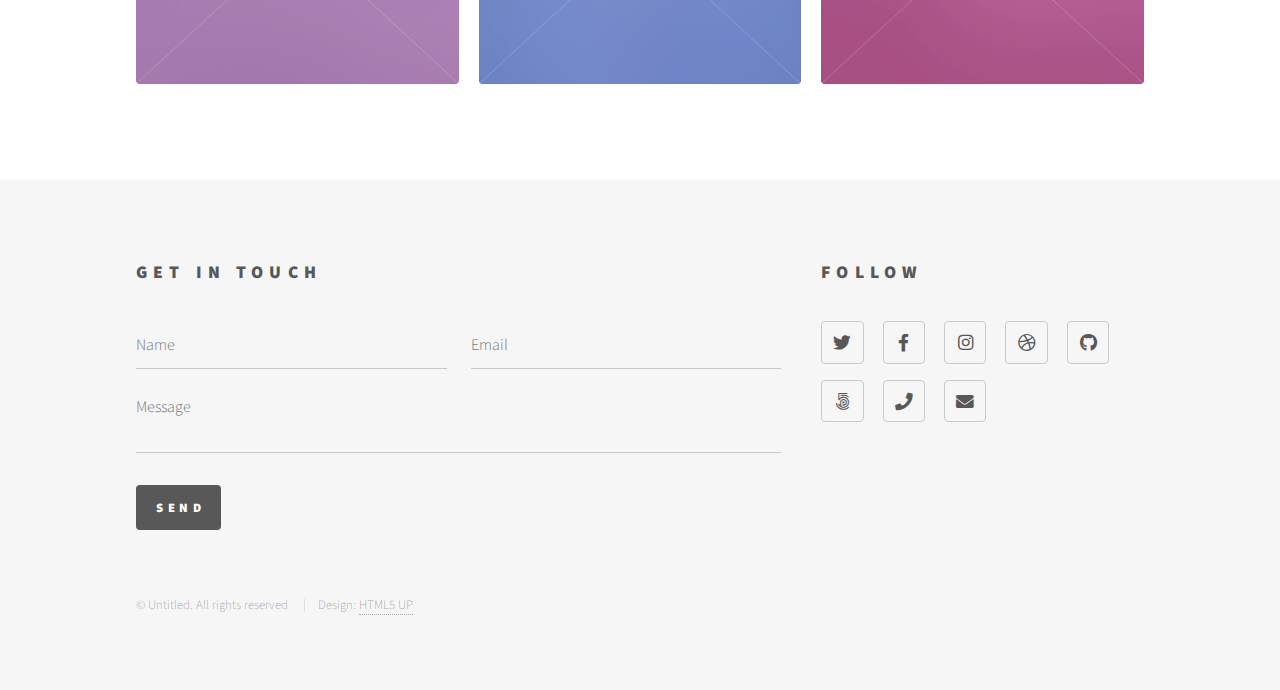
==== commit 2937d305: "Third Commit" ====
--- a/index.html
+++ b/index.html
@@ -1,246 +1,332 @@
-<!DOCTYPE HTML>
+<!DOCTYPE html>
 <!--
 	Phantom by HTML5 UP
 	html5up.net | @ajlkn
 	Free for personal and commercial use under the CCA 3.0 license (html5up.net/license)
 -->
 <html>
-	<head>
-		<title>Phantom by HTML5 UP</title>
-		<meta charset="utf-8" />
-		<meta name="viewport" content="width=device-width, initial-scale=1, user-scalable=no" />
-		<link rel="stylesheet" href="assets/css/main.css" />
-		<noscript><link rel="stylesheet" href="assets/css/noscript.css" /></noscript>
-	</head>
-	<body class="is-preload">
-		<!-- Wrapper -->
-			<div id="wrapper">
-
-				<!-- Header -->
-					<header id="header">
-						<div class="inner">
-
-							<!-- Logo -->
-								<a href="index.html" class="logo">
-									<span class="symbol"><img src="images/logo.svg" alt="" /></span><span class="title">Phantom</span>
-								</a>
-
-							<!-- Nav -->
-								<nav>
-									<ul>
-										<li><a href="#menu">Menu</a></li>
-									</ul>
-								</nav>
-
-						</div>
-					</header>
-
-				<!-- Menu -->
-					<nav id="menu">
-						<h2>Menu</h2>
-						<ul>
-							<li><a href="index.html">Home</a></li>
-							<li><a href="generic.html">Ipsum veroeros</a></li>
-							<li><a href="generic.html">Tempus etiam</a></li>
-							<li><a href="generic.html">Consequat dolor</a></li>
-							<li><a href="elements.html">Elements</a></li>
-						</ul>
-					</nav>
-
-				<!-- Main -->
-					<div id="main">
-						<div class="inner">
-							<header>
-								<h1>This is Phantom, a free, fully responsive site<br />
-								template designed by <a href="http://html5up.net">HTML5 UP</a>.</h1>
-								<p>Etiam quis viverra lorem, in semper lorem. Sed nisl arcu euismod sit amet nisi euismod sed cursus arcu elementum ipsum arcu vivamus quis venenatis orci lorem ipsum et magna feugiat veroeros aliquam. Lorem ipsum dolor sit amet nullam dolore.</p>
-							</header>
-							<section class="tiles">
-								<article class="style1">
-									<span class="image">
-										<img src="images/pic01.jpg" alt="" />
-									</span>
-									<a href="generic.html">
-										<h2>Magna</h2>
-										<div class="content">
-											<p>Sed nisl arcu euismod sit amet nisi lorem etiam dolor veroeros et feugiat.</p>
-										</div>
-									</a>
-								</article>
-								<article class="style2">
-									<span class="image">
-										<img src="images/pic02.jpg" alt="" />
-									</span>
-									<a href="generic.html">
-										<h2>Lorem</h2>
-										<div class="content">
-											<p>Sed nisl arcu euismod sit amet nisi lorem etiam dolor veroeros et feugiat.</p>
-										</div>
-									</a>
-								</article>
-								<article class="style3">
-									<span class="image">
-										<img src="images/pic03.jpg" alt="" />
-									</span>
-									<a href="generic.html">
-										<h2>Feugiat</h2>
-										<div class="content">
-											<p>Sed nisl arcu euismod sit amet nisi lorem etiam dolor veroeros et feugiat.</p>
-										</div>
-									</a>
-								</article>
-								<article class="style4">
-									<span class="image">
-										<img src="images/pic04.jpg" alt="" />
-									</span>
-									<a href="generic.html">
-										<h2>Tempus</h2>
-										<div class="content">
-											<p>Sed nisl arcu euismod sit amet nisi lorem etiam dolor veroeros et feugiat.</p>
-										</div>
-									</a>
-								</article>
-								<article class="style5">
-									<span class="image">
-										<img src="images/pic05.jpg" alt="" />
-									</span>
-									<a href="generic.html">
-										<h2>Aliquam</h2>
-										<div class="content">
-											<p>Sed nisl arcu euismod sit amet nisi lorem etiam dolor veroeros et feugiat.</p>
-										</div>
-									</a>
-								</article>
-								<article class="style6">
-									<span class="image">
-										<img src="images/pic06.jpg" alt="" />
-									</span>
-									<a href="generic.html">
-										<h2>Veroeros</h2>
-										<div class="content">
-											<p>Sed nisl arcu euismod sit amet nisi lorem etiam dolor veroeros et feugiat.</p>
-										</div>
-									</a>
-								</article>
-								<article class="style2">
-									<span class="image">
-										<img src="images/pic07.jpg" alt="" />
-									</span>
-									<a href="generic.html">
-										<h2>Ipsum</h2>
-										<div class="content">
-											<p>Sed nisl arcu euismod sit amet nisi lorem etiam dolor veroeros et feugiat.</p>
-										</div>
-									</a>
-								</article>
-								<article class="style3">
-									<span class="image">
-										<img src="images/pic08.jpg" alt="" />
-									</span>
-									<a href="generic.html">
-										<h2>Dolor</h2>
-										<div class="content">
-											<p>Sed nisl arcu euismod sit amet nisi lorem etiam dolor veroeros et feugiat.</p>
-										</div>
-									</a>
-								</article>
-								<article class="style1">
-									<span class="image">
-										<img src="images/pic09.jpg" alt="" />
-									</span>
-									<a href="generic.html">
-										<h2>Nullam</h2>
-										<div class="content">
-											<p>Sed nisl arcu euismod sit amet nisi lorem etiam dolor veroeros et feugiat.</p>
-										</div>
-									</a>
-								</article>
-								<article class="style5">
-									<span class="image">
-										<img src="images/pic10.jpg" alt="" />
-									</span>
-									<a href="generic.html">
-										<h2>Ultricies</h2>
-										<div class="content">
-											<p>Sed nisl arcu euismod sit amet nisi lorem etiam dolor veroeros et feugiat.</p>
-										</div>
-									</a>
-								</article>
-								<article class="style6">
-									<span class="image">
-										<img src="images/pic11.jpg" alt="" />
-									</span>
-									<a href="generic.html">
-										<h2>Dictum</h2>
-										<div class="content">
-											<p>Sed nisl arcu euismod sit amet nisi lorem etiam dolor veroeros et feugiat.</p>
-										</div>
-									</a>
-								</article>
-								<article class="style4">
-									<span class="image">
-										<img src="images/pic12.jpg" alt="" />
-									</span>
-									<a href="generic.html">
-										<h2>Pretium</h2>
-										<div class="content">
-											<p>Sed nisl arcu euismod sit amet nisi lorem etiam dolor veroeros et feugiat.</p>
-										</div>
-									</a>
-								</article>
-							</section>
-						</div>
-					</div>
-
-				<!-- Footer -->
-					<footer id="footer">
-						<div class="inner">
-							<section>
-								<h2>Get in touch</h2>
-								<form method="post" action="#">
-									<div class="fields">
-										<div class="field half">
-											<input type="text" name="name" id="name" placeholder="Name" />
-										</div>
-										<div class="field half">
-											<input type="email" name="email" id="email" placeholder="Email" />
-										</div>
-										<div class="field">
-											<textarea name="message" id="message" placeholder="Message"></textarea>
-										</div>
-									</div>
-									<ul class="actions">
-										<li><input type="submit" value="Send" class="primary" /></li>
-									</ul>
-								</form>
-							</section>
-							<section>
-								<h2>Follow</h2>
-								<ul class="icons">
-									<li><a href="#" class="icon brands style2 fa-twitter"><span class="label">Twitter</span></a></li>
-									<li><a href="#" class="icon brands style2 fa-facebook-f"><span class="label">Facebook</span></a></li>
-									<li><a href="#" class="icon brands style2 fa-instagram"><span class="label">Instagram</span></a></li>
-									<li><a href="#" class="icon brands style2 fa-dribbble"><span class="label">Dribbble</span></a></li>
-									<li><a href="#" class="icon brands style2 fa-github"><span class="label">GitHub</span></a></li>
-									<li><a href="#" class="icon brands style2 fa-500px"><span class="label">500px</span></a></li>
-									<li><a href="#" class="icon solid style2 fa-phone"><span class="label">Phone</span></a></li>
-									<li><a href="#" class="icon solid style2 fa-envelope"><span class="label">Email</span></a></li>
-								</ul>
-							</section>
-							<ul class="copyright">
-								<li>&copy; Untitled. All rights reserved</li><li>Design: <a href="http://html5up.net">HTML5 UP</a></li>
-							</ul>
-						</div>
-					</footer>
-
-			</div>
-
-		<!-- Scripts -->
-			<script src="assets/js/jquery.min.js"></script>
-			<script src="assets/js/browser.min.js"></script>
-			<script src="assets/js/breakpoints.min.js"></script>
-			<script src="assets/js/util.js"></script>
-			<script src="assets/js/main.js"></script>
-
-	</body>
-</html>+  <head>
+    <title>Phantom by HTML5 UP</title>
+    <meta charset="utf-8" />
+    <meta
+      name="viewport"
+      content="width=device-width, initial-scale=1, user-scalable=no"
+    />
+    <link rel="stylesheet" href="assets/css/main.css" />
+    <noscript
+      ><link rel="stylesheet" href="assets/css/noscript.css"
+    /></noscript>
+  </head>
+  <body class="is-preload">
+    <!-- Wrapper -->
+    <div id="wrapper">
+      <!-- Header -->
+      <header id="header">
+        <div class="inner">
+          <!-- Logo -->
+          <a href="index.html" class="logo">
+            <span class="symbol"><img src="images/logo.svg" alt="" /></span
+            ><span class="title">Phantom</span>
+          </a>
+
+          <!-- Nav -->
+          <nav>
+            <ul>
+              <li><a href="#menu">Menu</a></li>
+            </ul>
+          </nav>
+        </div>
+      </header>
+
+      <!-- Menu -->
+      <nav id="menu">
+        <h2>Menu</h2>
+        <ul>
+          <li><a href="index.html">Home</a></li>
+          <li><a href="generic.html">Ipsum veroeros</a></li>
+          <li><a href="generic.html">Tempus etiam</a></li>
+          <li><a href="generic.html">Consequat dolor</a></li>
+          <li><a href="elements.html">Elements</a></li>
+        </ul>
+      </nav>
+
+      <!-- Main -->
+      <div id="main">
+        <div class="inner">
+          <header>
+            <h1>
+              This is Phantom, a free, fully responsive site<br />
+              template designed by <a href="http://html5up.net">HTML5 UP</a>.
+            </h1>
+            <p>
+              Etiam quis viverra lorem, in semper lorem. Sed nisl arcu euismod
+              sit amet nisi euismod sed cursus arcu elementum ipsum arcu vivamus
+              quis venenatis orci lorem ipsum et magna feugiat veroeros aliquam.
+              Lorem ipsum dolor sit amet nullam dolore.
+            </p>
+          </header>
+          <section class="tiles">
+            <article class="style1">
+              <span class="image">
+                <img src="images/pic01.jpg" alt="" />
+              </span>
+              <a href="generic.html">
+                <h2>Magna</h2>
+                <div class="content">
+                  <p>
+                    Sed nisl arcu euismod sit amet nisi lorem etiam dolor
+                    veroeros et feugiat.
+                  </p>
+                </div>
+              </a>
+            </article>
+            <article class="style2">
+              <span class="image">
+                <img src="images/pic02.jpg" alt="" />
+              </span>
+              <a href="generic.html">
+                <h2>Lorem</h2>
+                <div class="content">
+                  <p>
+                    Sed nisl arcu euismod sit amet nisi lorem etiam dolor
+                    veroeros et feugiat.
+                  </p>
+                </div>
+              </a>
+            </article>
+            <article class="style3">
+              <span class="image">
+                <img src="images/pic03.jpg" alt="" />
+              </span>
+              <a href="generic.html">
+                <h2>Feugiat</h2>
+                <div class="content">
+                  <p>
+                    Sed nisl arcu euismod sit amet nisi lorem etiam dolor
+                    veroeros et feugiat.
+                  </p>
+                </div>
+              </a>
+            </article>
+            <article class="style4">
+              <span class="image">
+                <img src="images/pic04.jpg" alt="" />
+              </span>
+              <a href="generic.html">
+                <h2>Tempus</h2>
+                <div class="content">
+                  <p>
+                    Sed nisl arcu euismod sit amet nisi lorem etiam dolor
+                    veroeros et feugiat.
+                  </p>
+                </div>
+              </a>
+            </article>
+            <article class="style5">
+              <span class="image">
+                <img src="images/pic05.jpg" alt="" />
+              </span>
+              <a href="generic.html">
+                <h2>Aliquam</h2>
+                <div class="content">
+                  <p>
+                    Sed nisl arcu euismod sit amet nisi lorem etiam dolor
+                    veroeros et feugiat.
+                  </p>
+                </div>
+              </a>
+            </article>
+            <article class="style6">
+              <span class="image">
+                <img src="images/pic06.jpg" alt="" />
+              </span>
+              <a href="generic.html">
+                <h2>Veroeros</h2>
+                <div class="content">
+                  <p>
+                    Sed nisl arcu euismod sit amet nisi lorem etiam dolor
+                    veroeros et feugiat.
+                  </p>
+                </div>
+              </a>
+            </article>
+            <article class="style2">
+              <span class="image">
+                <img src="images/pic07.jpg" alt="" />
+              </span>
+              <a href="generic.html">
+                <h2>Ipsum</h2>
+                <div class="content">
+                  <p>
+                    Sed nisl arcu euismod sit amet nisi lorem etiam dolor
+                    veroeros et feugiat.
+                  </p>
+                </div>
+              </a>
+            </article>
+            <article class="style3">
+              <span class="image">
+                <img src="images/pic08.jpg" alt="" />
+              </span>
+              <a href="generic.html">
+                <h2>Dolor</h2>
+                <div class="content">
+                  <p>
+                    Sed nisl arcu euismod sit amet nisi lorem etiam dolor
+                    veroeros et feugiat.
+                  </p>
+                </div>
+              </a>
+            </article>
+            <article class="style1">
+              <span class="image">
+                <img src="images/pic09.jpg" alt="" />
+              </span>
+              <a href="generic.html">
+                <h2>Nullam</h2>
+                <div class="content">
+                  <p>
+                    Sed nisl arcu euismod sit amet nisi lorem etiam dolor
+                    veroeros et feugiat.
+                  </p>
+                </div>
+              </a>
+            </article>
+            <article class="style5">
+              <span class="image">
+                <img src="images/pic10.jpg" alt="" />
+              </span>
+              <a href="generic.html">
+                <h2>Ultricies</h2>
+                <div class="content">
+                  <p>
+                    Sed nisl arcu euismod sit amet nisi lorem etiam dolor
+                    veroeros et feugiat.
+                  </p>
+                </div>
+              </a>
+            </article>
+            <article class="style6">
+              <span class="image">
+                <img src="images/pic11.jpg" alt="" />
+              </span>
+              <a href="generic.html">
+                <h2>Dictum</h2>
+                <div class="content">
+                  <p>
+                    Sed nisl arcu euismod sit amet nisi lorem etiam dolor
+                    veroeros et feugiat.
+                  </p>
+                </div>
+              </a>
+            </article>
+            <article class="style4">
+              <span class="image">
+                <img src="images/pic12.jpg" alt="" />
+              </span>
+              <a href="generic.html">
+                <h2>Pretium</h2>
+                <div class="content">
+                  <p>
+                    Sed nisl arcu euismod sit amet nisi lorem etiam dolor
+                    veroeros et feugiat.
+                  </p>
+                </div>
+              </a>
+            </article>
+          </section>
+        </div>
+      </div>
+
+      <!-- Footer -->
+      <footer id="footer">
+        <div class="inner">
+          <section>
+            <h2>Get in touch</h2>
+            <form method="post" action="#">
+              <div class="fields">
+                <div class="field half">
+                  <input type="text" name="name" id="name" placeholder="Name" />
+                </div>
+                <div class="field half">
+                  <input
+                    type="email"
+                    name="email"
+                    id="email"
+                    placeholder="Email"
+                  />
+                </div>
+                <div class="field">
+                  <textarea
+                    name="message"
+                    id="message"
+                    placeholder="Message"
+                  ></textarea>
+                </div>
+              </div>
+              <ul class="actions">
+                <li><input type="submit" value="Send" class="primary" /></li>
+              </ul>
+            </form>
+          </section>
+          <section>
+            <h2>Follow</h2>
+            <ul class="icons">
+              <li>
+                <a href="#" class="icon brands style2 fa-twitter"
+                  ><span class="label">Twitter</span></a
+                >
+              </li>
+              <li>
+                <a href="#" class="icon brands style2 fa-facebook-f"
+                  ><span class="label">Facebook</span></a
+                >
+              </li>
+              <li>
+                <a href="#" class="icon brands style2 fa-instagram"
+                  ><span class="label">Instagram</span></a
+                >
+              </li>
+              <li>
+                <a href="#" class="icon brands style2 fa-dribbble"
+                  ><span class="label">Dribbble</span></a
+                >
+              </li>
+              <li>
+                <a href="#" class="icon brands style2 fa-github"
+                  ><span class="label">GitHub</span></a
+                >
+              </li>
+              <li>
+                <a href="#" class="icon brands style2 fa-500px"
+                  ><span class="label">500px</span></a
+                >
+              </li>
+              <li>
+                <a href="#" class="icon solid style2 fa-phone"
+                  ><span class="label">Phone</span></a
+                >
+              </li>
+              <li>
+                <a href="#" class="icon solid style2 fa-envelope"
+                  ><span class="label">Email</span></a
+                >
+              </li>
+            </ul>
+          </section>
+          <ul class="copyright">
+            <li>&copy; Untitled. All rights reserved</li>
+            <li>Design: <a href="http://html5up.net">HTML5 UP</a></li>
+          </ul>
+        </div>
+      </footer>
+    </div>
+
+    <!-- Scripts -->
+    <script src="assets/js/jquery.min.js"></script>
+    <script src="assets/js/browser.min.js"></script>
+    <script src="assets/js/breakpoints.min.js"></script>
+    <script src="assets/js/util.js"></script>
+    <script src="assets/js/main.js"></script>
+  </body>
+</html>
--- a/assets/css/main.css
+++ b/assets/css/main.css
@@ -7,3323 +7,3400 @@
 	Free for personal and commercial use under the CCA 3.0 license (html5up.net/license)
 */
 
-html, body, div, span, applet, object,
-iframe, h1, h2, h3, h4, h5, h6, p, blockquote,
-pre, a, abbr, acronym, address, big, cite,
-code, del, dfn, em, img, ins, kbd, q, s, samp,
-small, strike, strong, sub, sup, tt, var, b,
-u, i, center, dl, dt, dd, ol, ul, li, fieldset,
-form, label, legend, table, caption, tbody,
-tfoot, thead, tr, th, td, article, aside,
-canvas, details, embed, figure, figcaption,
-footer, header, hgroup, menu, nav, output, ruby,
-section, summary, time, mark, audio, video {
-	margin: 0;
-	padding: 0;
-	border: 0;
-	font-size: 100%;
-	font: inherit;
-	vertical-align: baseline;}
-
-article, aside, details, figcaption, figure,
-footer, header, hgroup, menu, nav, section {
-	display: block;}
+html,
+body,
+div,
+span,
+applet,
+object,
+iframe,
+h1,
+h2,
+h3,
+h4,
+h5,
+h6,
+p,
+blockquote,
+pre,
+a,
+abbr,
+acronym,
+address,
+big,
+cite,
+code,
+del,
+dfn,
+em,
+img,
+ins,
+kbd,
+q,
+s,
+samp,
+small,
+strike,
+strong,
+sub,
+sup,
+tt,
+var,
+b,
+u,
+i,
+center,
+dl,
+dt,
+dd,
+ol,
+ul,
+li,
+fieldset,
+form,
+label,
+legend,
+table,
+caption,
+tbody,
+tfoot,
+thead,
+tr,
+th,
+td,
+article,
+aside,
+canvas,
+details,
+embed,
+figure,
+figcaption,
+footer,
+header,
+hgroup,
+menu,
+nav,
+output,
+ruby,
+section,
+summary,
+time,
+mark,
+audio,
+video {
+  margin: 0;
+  padding: 0;
+  border: 0;
+  font-size: 100%;
+  font: inherit;
+  vertical-align: baseline;
+}
+
+article,
+aside,
+details,
+figcaption,
+figure,
+footer,
+header,
+hgroup,
+menu,
+nav,
+section {
+  display: block;
+}
 
 body {
-	line-height: 1;
-}
-
-ol, ul {
-	list-style: none;
-}
-
-blockquote, q {
-	quotes: none;
-}
-
-	blockquote:before, blockquote:after, q:before, q:after {
-		content: '';
-		content: none;
-	}
+  line-height: 1;
+}
+
+ol,
+ul {
+  list-style: none;
+}
+
+blockquote,
+q {
+  quotes: none;
+}
+
+blockquote:before,
+blockquote:after,
+q:before,
+q:after {
+  content: "";
+  content: none;
+}
 
 table {
-	border-collapse: collapse;
-	border-spacing: 0;
+  border-collapse: collapse;
+  border-spacing: 0;
 }
 
 body {
-	-webkit-text-size-adjust: none;
+  -webkit-text-size-adjust: none;
 }
 
 mark {
-	background-color: transparent;
-	color: inherit;
+  background-color: transparent;
+  color: inherit;
 }
 
 input::-moz-focus-inner {
-	border: 0;
-	padding: 0;
-}
-
-input, select, textarea {
-	-moz-appearance: none;
-	-webkit-appearance: none;
-	-ms-appearance: none;
-	appearance: none;
+  border: 0;
+  padding: 0;
+}
+
+input,
+select,
+textarea {
+  -moz-appearance: none;
+  -webkit-appearance: none;
+  -ms-appearance: none;
+  appearance: none;
 }
 
 /* Basic */
 
-	@-ms-viewport {
-		width: device-width;
-	}
-
-	body {
-		-ms-overflow-style: scrollbar;
-	}
-
-	@media screen and (max-width: 480px) {
-
-		html, body {
-			min-width: 320px;
-		}
-
-	}
-
-	html {
-		box-sizing: border-box;
-	}
-
-	*, *:before, *:after {
-		box-sizing: inherit;
-	}
-
-	body {
-		background: #ffffff;
-	}
-
-		body.is-preload *, body.is-preload *:before, body.is-preload *:after {
-			-moz-animation: none !important;
-			-webkit-animation: none !important;
-			-ms-animation: none !important;
-			animation: none !important;
-			-moz-transition: none !important;
-			-webkit-transition: none !important;
-			-ms-transition: none !important;
-			transition: none !important;
-		}
+@-ms-viewport {
+  width: device-width;
+}
+
+body {
+  -ms-overflow-style: scrollbar;
+}
+
+@media screen and (max-width: 480px) {
+  html,
+  body {
+    min-width: 320px;
+  }
+}
+
+html {
+  box-sizing: border-box;
+}
+
+*,
+*:before,
+*:after {
+  box-sizing: inherit;
+}
+
+body {
+  background: #ffffff;
+}
+
+body.is-preload *,
+body.is-preload *:before,
+body.is-preload *:after {
+  -moz-animation: none !important;
+  -webkit-animation: none !important;
+  -ms-animation: none !important;
+  animation: none !important;
+  -moz-transition: none !important;
+  -webkit-transition: none !important;
+  -ms-transition: none !important;
+  transition: none !important;
+}
 
 /* Type */
 
-	body, input, select, textarea {
-		color: #585858;
-		font-family: "Source Sans Pro", Helvetica, sans-serif;
-		font-size: 16pt;
-		font-weight: 300;
-		line-height: 1.75;
-	}
-
-		@media screen and (max-width: 1680px) {
-
-			body, input, select, textarea {
-				font-size: 14pt;
-			}
-
-		}
-
-		@media screen and (max-width: 1280px) {
-
-			body, input, select, textarea {
-				font-size: 12pt;
-			}
-
-		}
-
-	a {
-		-moz-transition: border-bottom-color 0.2s ease, color 0.2s ease;
-		-webkit-transition: border-bottom-color 0.2s ease, color 0.2s ease;
-		-ms-transition: border-bottom-color 0.2s ease, color 0.2s ease;
-		transition: border-bottom-color 0.2s ease, color 0.2s ease;
-		text-decoration: none;
-		color: #585858;
-		border-bottom: dotted 1px rgba(88, 88, 88, 0.5);
-	}
-
-		a:hover {
-			border-bottom-color: transparent;
-			color: #f2849e !important;
-		}
-
-	strong, b {
-		font-weight: 900;
-	}
-
-	em, i {
-		font-style: italic;
-	}
-
-	p {
-		margin: 0 0 2em 0;
-	}
-
-	h1 {
-		font-size: 2.75em;
-		font-weight: 700;
-		line-height: 1.3;
-		margin: 0 0 1em 0;
-		letter-spacing: -0.035em;
-	}
-
-		h1 a {
-			color: inherit;
-		}
-
-		@media screen and (max-width: 736px) {
-
-			h1 {
-				font-size: 2em;
-				margin: 0 0 1em 0;
-			}
-
-		}
-
-		@media screen and (max-width: 360px) {
-
-			h1 {
-				font-size: 1.75em;
-			}
-
-		}
-
-	h2, h3, h4, h5, h6 {
-		font-weight: 900;
-		line-height: 1.5;
-		margin: 0 0 2em 0;
-		text-transform: uppercase;
-		letter-spacing: 0.35em;
-	}
-
-		h2 a, h3 a, h4 a, h5 a, h6 a {
-			color: inherit;
-		}
-
-	h2 {
-		font-size: 1.1em;
-	}
-
-	h3 {
-		font-size: 1em;
-	}
-
-	h4 {
-		font-size: 0.8em;
-	}
-
-	h5 {
-		font-size: 0.8em;
-	}
-
-	h6 {
-		font-size: 0.8em;
-	}
-
-	@media screen and (max-width: 980px) {
-
-		h1 br, h2 br, h3 br, h4 br, h5 br, h6 br {
-			display: none;
-		}
-
-	}
-
-	@media screen and (max-width: 736px) {
-
-		h2 {
-			font-size: 1em;
-		}
-
-		h3 {
-			font-size: 0.8em;
-		}
-
-	}
-
-	sub {
-		font-size: 0.8em;
-		position: relative;
-		top: 0.5em;
-	}
-
-	sup {
-		font-size: 0.8em;
-		position: relative;
-		top: -0.5em;
-	}
-
-	blockquote {
-		border-left: solid 4px #c9c9c9;
-		font-style: italic;
-		margin: 0 0 2em 0;
-		padding: 0.5em 0 0.5em 2em;
-	}
-
-	code {
-		background: rgba(144, 144, 144, 0.075);
-		border-radius: 4px;
-		border: solid 1px #c9c9c9;
-		font-family: "Courier New", monospace;
-		font-size: 0.9em;
-		margin: 0 0.25em;
-		padding: 0.25em 0.65em;
-	}
-
-	pre {
-		-webkit-overflow-scrolling: touch;
-		font-family: "Courier New", monospace;
-		font-size: 0.9em;
-		margin: 0 0 2em 0;
-	}
-
-		pre code {
-			display: block;
-			line-height: 1.75;
-			padding: 1em 1.5em;
-			overflow-x: auto;
-		}
-
-	hr {
-		border: 0;
-		border-bottom: solid 1px #c9c9c9;
-		margin: 2em 0;
-	}
-
-		hr.major {
-			margin: 3em 0;
-		}
-
-	.align-left {
-		text-align: left;
-	}
-
-	.align-center {
-		text-align: center;
-	}
-
-	.align-right {
-		text-align: right;
-	}
+body,
+input,
+select,
+textarea {
+  color: #585858;
+  font-family: "Source Sans Pro", Helvetica, sans-serif;
+  font-size: 16pt;
+  font-weight: 300;
+  line-height: 1.75;
+}
+
+@media screen and (max-width: 1680px) {
+  body,
+  input,
+  select,
+  textarea {
+    font-size: 14pt;
+  }
+}
+
+@media screen and (max-width: 1280px) {
+  body,
+  input,
+  select,
+  textarea {
+    font-size: 12pt;
+  }
+}
+
+a {
+  -moz-transition: border-bottom-color 0.2s ease, color 0.2s ease;
+  -webkit-transition: border-bottom-color 0.2s ease, color 0.2s ease;
+  -ms-transition: border-bottom-color 0.2s ease, color 0.2s ease;
+  transition: border-bottom-color 0.2s ease, color 0.2s ease;
+  text-decoration: none;
+  color: #585858;
+  border-bottom: dotted 1px rgba(88, 88, 88, 0.5);
+}
+
+a:hover {
+  border-bottom-color: transparent;
+  color: #f2849e !important;
+}
+
+strong,
+b {
+  font-weight: 900;
+}
+
+em,
+i {
+  font-style: italic;
+}
+
+p {
+  margin: 0 0 2em 0;
+}
+
+h1 {
+  font-size: 2.75em;
+  font-weight: 700;
+  line-height: 1.3;
+  margin: 0 0 1em 0;
+  letter-spacing: -0.035em;
+}
+
+h1 a {
+  color: inherit;
+}
+
+@media screen and (max-width: 736px) {
+  h1 {
+    font-size: 2em;
+    margin: 0 0 1em 0;
+  }
+}
+
+@media screen and (max-width: 360px) {
+  h1 {
+    font-size: 1.75em;
+  }
+}
+
+h2,
+h3,
+h4,
+h5,
+h6 {
+  font-weight: 900;
+  line-height: 1.5;
+  margin: 0 0 2em 0;
+  text-transform: uppercase;
+  letter-spacing: 0.35em;
+}
+
+h2 a,
+h3 a,
+h4 a,
+h5 a,
+h6 a {
+  color: inherit;
+}
+
+h2 {
+  font-size: 1.1em;
+}
+
+h3 {
+  font-size: 1em;
+}
+
+h4 {
+  font-size: 0.8em;
+}
+
+h5 {
+  font-size: 0.8em;
+}
+
+h6 {
+  font-size: 0.8em;
+}
+
+@media screen and (max-width: 980px) {
+  h1 br,
+  h2 br,
+  h3 br,
+  h4 br,
+  h5 br,
+  h6 br {
+    display: none;
+  }
+}
+
+@media screen and (max-width: 736px) {
+  h2 {
+    font-size: 1em;
+  }
+
+  h3 {
+    font-size: 0.8em;
+  }
+}
+
+sub {
+  font-size: 0.8em;
+  position: relative;
+  top: 0.5em;
+}
+
+sup {
+  font-size: 0.8em;
+  position: relative;
+  top: -0.5em;
+}
+
+blockquote {
+  border-left: solid 4px #c9c9c9;
+  font-style: italic;
+  margin: 0 0 2em 0;
+  padding: 0.5em 0 0.5em 2em;
+}
+
+code {
+  background: rgba(144, 144, 144, 0.075);
+  border-radius: 4px;
+  border: solid 1px #c9c9c9;
+  font-family: "Courier New", monospace;
+  font-size: 0.9em;
+  margin: 0 0.25em;
+  padding: 0.25em 0.65em;
+}
+
+pre {
+  -webkit-overflow-scrolling: touch;
+  font-family: "Courier New", monospace;
+  font-size: 0.9em;
+  margin: 0 0 2em 0;
+}
+
+pre code {
+  display: block;
+  line-height: 1.75;
+  padding: 1em 1.5em;
+  overflow-x: auto;
+}
+
+hr {
+  border: 0;
+  border-bottom: solid 1px #c9c9c9;
+  margin: 2em 0;
+}
+
+hr.major {
+  margin: 3em 0;
+}
+
+.align-left {
+  text-align: left;
+}
+
+.align-center {
+  text-align: center;
+}
+
+.align-right {
+  text-align: right;
+}
 
 /* Row */
 
-	.row {
-		display: flex;
-		flex-wrap: wrap;
-		box-sizing: border-box;
-		align-items: stretch;
-	}
-
-		.row > * {
-			box-sizing: border-box;
-		}
-
-		.row.gtr-uniform > * > :last-child {
-			margin-bottom: 0;
-		}
-
-		.row.aln-left {
-			justify-content: flex-start;
-		}
-
-		.row.aln-center {
-			justify-content: center;
-		}
-
-		.row.aln-right {
-			justify-content: flex-end;
-		}
-
-		.row.aln-top {
-			align-items: flex-start;
-		}
-
-		.row.aln-middle {
-			align-items: center;
-		}
-
-		.row.aln-bottom {
-			align-items: flex-end;
-		}
-
-		.row > .imp {
-			order: -1;
-		}
-
-		.row > .col-1 {
-			width: 8.33333%;
-		}
-
-		.row > .off-1 {
-			margin-left: 8.33333%;
-		}
-
-		.row > .col-2 {
-			width: 16.66667%;
-		}
-
-		.row > .off-2 {
-			margin-left: 16.66667%;
-		}
-
-		.row > .col-3 {
-			width: 25%;
-		}
-
-		.row > .off-3 {
-			margin-left: 25%;
-		}
-
-		.row > .col-4 {
-			width: 33.33333%;
-		}
-
-		.row > .off-4 {
-			margin-left: 33.33333%;
-		}
-
-		.row > .col-5 {
-			width: 41.66667%;
-		}
-
-		.row > .off-5 {
-			margin-left: 41.66667%;
-		}
-
-		.row > .col-6 {
-			width: 50%;
-		}
-
-		.row > .off-6 {
-			margin-left: 50%;
-		}
-
-		.row > .col-7 {
-			width: 58.33333%;
-		}
-
-		.row > .off-7 {
-			margin-left: 58.33333%;
-		}
-
-		.row > .col-8 {
-			width: 66.66667%;
-		}
-
-		.row > .off-8 {
-			margin-left: 66.66667%;
-		}
-
-		.row > .col-9 {
-			width: 75%;
-		}
-
-		.row > .off-9 {
-			margin-left: 75%;
-		}
-
-		.row > .col-10 {
-			width: 83.33333%;
-		}
-
-		.row > .off-10 {
-			margin-left: 83.33333%;
-		}
-
-		.row > .col-11 {
-			width: 91.66667%;
-		}
-
-		.row > .off-11 {
-			margin-left: 91.66667%;
-		}
-
-		.row > .col-12 {
-			width: 100%;
-		}
-
-		.row > .off-12 {
-			margin-left: 100%;
-		}
-
-		.row.gtr-0 {
-			margin-top: 0;
-			margin-left: 0em;
-		}
-
-			.row.gtr-0 > * {
-				padding: 0 0 0 0em;
-			}
-
-			.row.gtr-0.gtr-uniform {
-				margin-top: 0em;
-			}
-
-				.row.gtr-0.gtr-uniform > * {
-					padding-top: 0em;
-				}
-
-		.row.gtr-25 {
-			margin-top: 0;
-			margin-left: -0.5em;
-		}
-
-			.row.gtr-25 > * {
-				padding: 0 0 0 0.5em;
-			}
-
-			.row.gtr-25.gtr-uniform {
-				margin-top: -0.5em;
-			}
-
-				.row.gtr-25.gtr-uniform > * {
-					padding-top: 0.5em;
-				}
-
-		.row.gtr-50 {
-			margin-top: 0;
-			margin-left: -1em;
-		}
-
-			.row.gtr-50 > * {
-				padding: 0 0 0 1em;
-			}
-
-			.row.gtr-50.gtr-uniform {
-				margin-top: -1em;
-			}
-
-				.row.gtr-50.gtr-uniform > * {
-					padding-top: 1em;
-				}
-
-		.row {
-			margin-top: 0;
-			margin-left: -2em;
-		}
-
-			.row > * {
-				padding: 0 0 0 2em;
-			}
-
-			.row.gtr-uniform {
-				margin-top: -2em;
-			}
-
-				.row.gtr-uniform > * {
-					padding-top: 2em;
-				}
-
-		.row.gtr-150 {
-			margin-top: 0;
-			margin-left: -3em;
-		}
-
-			.row.gtr-150 > * {
-				padding: 0 0 0 3em;
-			}
-
-			.row.gtr-150.gtr-uniform {
-				margin-top: -3em;
-			}
-
-				.row.gtr-150.gtr-uniform > * {
-					padding-top: 3em;
-				}
-
-		.row.gtr-200 {
-			margin-top: 0;
-			margin-left: -4em;
-		}
-
-			.row.gtr-200 > * {
-				padding: 0 0 0 4em;
-			}
-
-			.row.gtr-200.gtr-uniform {
-				margin-top: -4em;
-			}
-
-				.row.gtr-200.gtr-uniform > * {
-					padding-top: 4em;
-				}
-
-		@media screen and (max-width: 1680px) {
-
-			.row {
-				display: flex;
-				flex-wrap: wrap;
-				box-sizing: border-box;
-				align-items: stretch;
-			}
-
-				.row > * {
-					box-sizing: border-box;
-				}
-
-				.row.gtr-uniform > * > :last-child {
-					margin-bottom: 0;
-				}
-
-				.row.aln-left {
-					justify-content: flex-start;
-				}
-
-				.row.aln-center {
-					justify-content: center;
-				}
-
-				.row.aln-right {
-					justify-content: flex-end;
-				}
-
-				.row.aln-top {
-					align-items: flex-start;
-				}
-
-				.row.aln-middle {
-					align-items: center;
-				}
-
-				.row.aln-bottom {
-					align-items: flex-end;
-				}
-
-				.row > .imp-xlarge {
-					order: -1;
-				}
-
-				.row > .col-1-xlarge {
-					width: 8.33333%;
-				}
-
-				.row > .off-1-xlarge {
-					margin-left: 8.33333%;
-				}
-
-				.row > .col-2-xlarge {
-					width: 16.66667%;
-				}
-
-				.row > .off-2-xlarge {
-					margin-left: 16.66667%;
-				}
-
-				.row > .col-3-xlarge {
-					width: 25%;
-				}
-
-				.row > .off-3-xlarge {
-					margin-left: 25%;
-				}
-
-				.row > .col-4-xlarge {
-					width: 33.33333%;
-				}
-
-				.row > .off-4-xlarge {
-					margin-left: 33.33333%;
-				}
-
-				.row > .col-5-xlarge {
-					width: 41.66667%;
-				}
-
-				.row > .off-5-xlarge {
-					margin-left: 41.66667%;
-				}
-
-				.row > .col-6-xlarge {
-					width: 50%;
-				}
-
-				.row > .off-6-xlarge {
-					margin-left: 50%;
-				}
-
-				.row > .col-7-xlarge {
-					width: 58.33333%;
-				}
-
-				.row > .off-7-xlarge {
-					margin-left: 58.33333%;
-				}
-
-				.row > .col-8-xlarge {
-					width: 66.66667%;
-				}
-
-				.row > .off-8-xlarge {
-					margin-left: 66.66667%;
-				}
-
-				.row > .col-9-xlarge {
-					width: 75%;
-				}
-
-				.row > .off-9-xlarge {
-					margin-left: 75%;
-				}
-
-				.row > .col-10-xlarge {
-					width: 83.33333%;
-				}
-
-				.row > .off-10-xlarge {
-					margin-left: 83.33333%;
-				}
-
-				.row > .col-11-xlarge {
-					width: 91.66667%;
-				}
-
-				.row > .off-11-xlarge {
-					margin-left: 91.66667%;
-				}
-
-				.row > .col-12-xlarge {
-					width: 100%;
-				}
-
-				.row > .off-12-xlarge {
-					margin-left: 100%;
-				}
-
-				.row.gtr-0 {
-					margin-top: 0;
-					margin-left: 0em;
-				}
-
-					.row.gtr-0 > * {
-						padding: 0 0 0 0em;
-					}
-
-					.row.gtr-0.gtr-uniform {
-						margin-top: 0em;
-					}
-
-						.row.gtr-0.gtr-uniform > * {
-							padding-top: 0em;
-						}
-
-				.row.gtr-25 {
-					margin-top: 0;
-					margin-left: -0.5em;
-				}
-
-					.row.gtr-25 > * {
-						padding: 0 0 0 0.5em;
-					}
-
-					.row.gtr-25.gtr-uniform {
-						margin-top: -0.5em;
-					}
-
-						.row.gtr-25.gtr-uniform > * {
-							padding-top: 0.5em;
-						}
-
-				.row.gtr-50 {
-					margin-top: 0;
-					margin-left: -1em;
-				}
-
-					.row.gtr-50 > * {
-						padding: 0 0 0 1em;
-					}
-
-					.row.gtr-50.gtr-uniform {
-						margin-top: -1em;
-					}
-
-						.row.gtr-50.gtr-uniform > * {
-							padding-top: 1em;
-						}
-
-				.row {
-					margin-top: 0;
-					margin-left: -2em;
-				}
-
-					.row > * {
-						padding: 0 0 0 2em;
-					}
-
-					.row.gtr-uniform {
-						margin-top: -2em;
-					}
-
-						.row.gtr-uniform > * {
-							padding-top: 2em;
-						}
-
-				.row.gtr-150 {
-					margin-top: 0;
-					margin-left: -3em;
-				}
-
-					.row.gtr-150 > * {
-						padding: 0 0 0 3em;
-					}
-
-					.row.gtr-150.gtr-uniform {
-						margin-top: -3em;
-					}
-
-						.row.gtr-150.gtr-uniform > * {
-							padding-top: 3em;
-						}
-
-				.row.gtr-200 {
-					margin-top: 0;
-					margin-left: -4em;
-				}
-
-					.row.gtr-200 > * {
-						padding: 0 0 0 4em;
-					}
-
-					.row.gtr-200.gtr-uniform {
-						margin-top: -4em;
-					}
-
-						.row.gtr-200.gtr-uniform > * {
-							padding-top: 4em;
-						}
-
-		}
-
-		@media screen and (max-width: 1280px) {
-
-			.row {
-				display: flex;
-				flex-wrap: wrap;
-				box-sizing: border-box;
-				align-items: stretch;
-			}
-
-				.row > * {
-					box-sizing: border-box;
-				}
-
-				.row.gtr-uniform > * > :last-child {
-					margin-bottom: 0;
-				}
-
-				.row.aln-left {
-					justify-content: flex-start;
-				}
-
-				.row.aln-center {
-					justify-content: center;
-				}
-
-				.row.aln-right {
-					justify-content: flex-end;
-				}
-
-				.row.aln-top {
-					align-items: flex-start;
-				}
-
-				.row.aln-middle {
-					align-items: center;
-				}
-
-				.row.aln-bottom {
-					align-items: flex-end;
-				}
-
-				.row > .imp-large {
-					order: -1;
-				}
-
-				.row > .col-1-large {
-					width: 8.33333%;
-				}
-
-				.row > .off-1-large {
-					margin-left: 8.33333%;
-				}
-
-				.row > .col-2-large {
-					width: 16.66667%;
-				}
-
-				.row > .off-2-large {
-					margin-left: 16.66667%;
-				}
-
-				.row > .col-3-large {
-					width: 25%;
-				}
-
-				.row > .off-3-large {
-					margin-left: 25%;
-				}
-
-				.row > .col-4-large {
-					width: 33.33333%;
-				}
-
-				.row > .off-4-large {
-					margin-left: 33.33333%;
-				}
-
-				.row > .col-5-large {
-					width: 41.66667%;
-				}
-
-				.row > .off-5-large {
-					margin-left: 41.66667%;
-				}
-
-				.row > .col-6-large {
-					width: 50%;
-				}
-
-				.row > .off-6-large {
-					margin-left: 50%;
-				}
-
-				.row > .col-7-large {
-					width: 58.33333%;
-				}
-
-				.row > .off-7-large {
-					margin-left: 58.33333%;
-				}
-
-				.row > .col-8-large {
-					width: 66.66667%;
-				}
-
-				.row > .off-8-large {
-					margin-left: 66.66667%;
-				}
-
-				.row > .col-9-large {
-					width: 75%;
-				}
-
-				.row > .off-9-large {
-					margin-left: 75%;
-				}
-
-				.row > .col-10-large {
-					width: 83.33333%;
-				}
-
-				.row > .off-10-large {
-					margin-left: 83.33333%;
-				}
-
-				.row > .col-11-large {
-					width: 91.66667%;
-				}
-
-				.row > .off-11-large {
-					margin-left: 91.66667%;
-				}
-
-				.row > .col-12-large {
-					width: 100%;
-				}
-
-				.row > .off-12-large {
-					margin-left: 100%;
-				}
-
-				.row.gtr-0 {
-					margin-top: 0;
-					margin-left: 0em;
-				}
-
-					.row.gtr-0 > * {
-						padding: 0 0 0 0em;
-					}
-
-					.row.gtr-0.gtr-uniform {
-						margin-top: 0em;
-					}
-
-						.row.gtr-0.gtr-uniform > * {
-							padding-top: 0em;
-						}
-
-				.row.gtr-25 {
-					margin-top: 0;
-					margin-left: -0.5em;
-				}
-
-					.row.gtr-25 > * {
-						padding: 0 0 0 0.5em;
-					}
-
-					.row.gtr-25.gtr-uniform {
-						margin-top: -0.5em;
-					}
-
-						.row.gtr-25.gtr-uniform > * {
-							padding-top: 0.5em;
-						}
-
-				.row.gtr-50 {
-					margin-top: 0;
-					margin-left: -1em;
-				}
-
-					.row.gtr-50 > * {
-						padding: 0 0 0 1em;
-					}
-
-					.row.gtr-50.gtr-uniform {
-						margin-top: -1em;
-					}
-
-						.row.gtr-50.gtr-uniform > * {
-							padding-top: 1em;
-						}
-
-				.row {
-					margin-top: 0;
-					margin-left: -2em;
-				}
-
-					.row > * {
-						padding: 0 0 0 2em;
-					}
-
-					.row.gtr-uniform {
-						margin-top: -2em;
-					}
-
-						.row.gtr-uniform > * {
-							padding-top: 2em;
-						}
-
-				.row.gtr-150 {
-					margin-top: 0;
-					margin-left: -3em;
-				}
-
-					.row.gtr-150 > * {
-						padding: 0 0 0 3em;
-					}
-
-					.row.gtr-150.gtr-uniform {
-						margin-top: -3em;
-					}
-
-						.row.gtr-150.gtr-uniform > * {
-							padding-top: 3em;
-						}
-
-				.row.gtr-200 {
-					margin-top: 0;
-					margin-left: -4em;
-				}
-
-					.row.gtr-200 > * {
-						padding: 0 0 0 4em;
-					}
-
-					.row.gtr-200.gtr-uniform {
-						margin-top: -4em;
-					}
-
-						.row.gtr-200.gtr-uniform > * {
-							padding-top: 4em;
-						}
-
-		}
-
-		@media screen and (max-width: 980px) {
-
-			.row {
-				display: flex;
-				flex-wrap: wrap;
-				box-sizing: border-box;
-				align-items: stretch;
-			}
-
-				.row > * {
-					box-sizing: border-box;
-				}
-
-				.row.gtr-uniform > * > :last-child {
-					margin-bottom: 0;
-				}
-
-				.row.aln-left {
-					justify-content: flex-start;
-				}
-
-				.row.aln-center {
-					justify-content: center;
-				}
-
-				.row.aln-right {
-					justify-content: flex-end;
-				}
-
-				.row.aln-top {
-					align-items: flex-start;
-				}
-
-				.row.aln-middle {
-					align-items: center;
-				}
-
-				.row.aln-bottom {
-					align-items: flex-end;
-				}
-
-				.row > .imp-medium {
-					order: -1;
-				}
-
-				.row > .col-1-medium {
-					width: 8.33333%;
-				}
-
-				.row > .off-1-medium {
-					margin-left: 8.33333%;
-				}
-
-				.row > .col-2-medium {
-					width: 16.66667%;
-				}
-
-				.row > .off-2-medium {
-					margin-left: 16.66667%;
-				}
-
-				.row > .col-3-medium {
-					width: 25%;
-				}
-
-				.row > .off-3-medium {
-					margin-left: 25%;
-				}
-
-				.row > .col-4-medium {
-					width: 33.33333%;
-				}
-
-				.row > .off-4-medium {
-					margin-left: 33.33333%;
-				}
-
-				.row > .col-5-medium {
-					width: 41.66667%;
-				}
-
-				.row > .off-5-medium {
-					margin-left: 41.66667%;
-				}
-
-				.row > .col-6-medium {
-					width: 50%;
-				}
-
-				.row > .off-6-medium {
-					margin-left: 50%;
-				}
-
-				.row > .col-7-medium {
-					width: 58.33333%;
-				}
-
-				.row > .off-7-medium {
-					margin-left: 58.33333%;
-				}
-
-				.row > .col-8-medium {
-					width: 66.66667%;
-				}
-
-				.row > .off-8-medium {
-					margin-left: 66.66667%;
-				}
-
-				.row > .col-9-medium {
-					width: 75%;
-				}
-
-				.row > .off-9-medium {
-					margin-left: 75%;
-				}
-
-				.row > .col-10-medium {
-					width: 83.33333%;
-				}
-
-				.row > .off-10-medium {
-					margin-left: 83.33333%;
-				}
-
-				.row > .col-11-medium {
-					width: 91.66667%;
-				}
-
-				.row > .off-11-medium {
-					margin-left: 91.66667%;
-				}
-
-				.row > .col-12-medium {
-					width: 100%;
-				}
-
-				.row > .off-12-medium {
-					margin-left: 100%;
-				}
-
-				.row.gtr-0 {
-					margin-top: 0;
-					margin-left: 0em;
-				}
-
-					.row.gtr-0 > * {
-						padding: 0 0 0 0em;
-					}
-
-					.row.gtr-0.gtr-uniform {
-						margin-top: 0em;
-					}
-
-						.row.gtr-0.gtr-uniform > * {
-							padding-top: 0em;
-						}
-
-				.row.gtr-25 {
-					margin-top: 0;
-					margin-left: -0.375em;
-				}
-
-					.row.gtr-25 > * {
-						padding: 0 0 0 0.375em;
-					}
-
-					.row.gtr-25.gtr-uniform {
-						margin-top: -0.375em;
-					}
-
-						.row.gtr-25.gtr-uniform > * {
-							padding-top: 0.375em;
-						}
-
-				.row.gtr-50 {
-					margin-top: 0;
-					margin-left: -0.75em;
-				}
-
-					.row.gtr-50 > * {
-						padding: 0 0 0 0.75em;
-					}
-
-					.row.gtr-50.gtr-uniform {
-						margin-top: -0.75em;
-					}
-
-						.row.gtr-50.gtr-uniform > * {
-							padding-top: 0.75em;
-						}
-
-				.row {
-					margin-top: 0;
-					margin-left: -1.5em;
-				}
-
-					.row > * {
-						padding: 0 0 0 1.5em;
-					}
-
-					.row.gtr-uniform {
-						margin-top: -1.5em;
-					}
-
-						.row.gtr-uniform > * {
-							padding-top: 1.5em;
-						}
-
-				.row.gtr-150 {
-					margin-top: 0;
-					margin-left: -2.25em;
-				}
-
-					.row.gtr-150 > * {
-						padding: 0 0 0 2.25em;
-					}
-
-					.row.gtr-150.gtr-uniform {
-						margin-top: -2.25em;
-					}
-
-						.row.gtr-150.gtr-uniform > * {
-							padding-top: 2.25em;
-						}
-
-				.row.gtr-200 {
-					margin-top: 0;
-					margin-left: -3em;
-				}
-
-					.row.gtr-200 > * {
-						padding: 0 0 0 3em;
-					}
-
-					.row.gtr-200.gtr-uniform {
-						margin-top: -3em;
-					}
-
-						.row.gtr-200.gtr-uniform > * {
-							padding-top: 3em;
-						}
-
-		}
-
-		@media screen and (max-width: 736px) {
-
-			.row {
-				display: flex;
-				flex-wrap: wrap;
-				box-sizing: border-box;
-				align-items: stretch;
-			}
-
-				.row > * {
-					box-sizing: border-box;
-				}
-
-				.row.gtr-uniform > * > :last-child {
-					margin-bottom: 0;
-				}
-
-				.row.aln-left {
-					justify-content: flex-start;
-				}
-
-				.row.aln-center {
-					justify-content: center;
-				}
-
-				.row.aln-right {
-					justify-content: flex-end;
-				}
-
-				.row.aln-top {
-					align-items: flex-start;
-				}
-
-				.row.aln-middle {
-					align-items: center;
-				}
-
-				.row.aln-bottom {
-					align-items: flex-end;
-				}
-
-				.row > .imp-small {
-					order: -1;
-				}
-
-				.row > .col-1-small {
-					width: 8.33333%;
-				}
-
-				.row > .off-1-small {
-					margin-left: 8.33333%;
-				}
-
-				.row > .col-2-small {
-					width: 16.66667%;
-				}
-
-				.row > .off-2-small {
-					margin-left: 16.66667%;
-				}
-
-				.row > .col-3-small {
-					width: 25%;
-				}
-
-				.row > .off-3-small {
-					margin-left: 25%;
-				}
-
-				.row > .col-4-small {
-					width: 33.33333%;
-				}
-
-				.row > .off-4-small {
-					margin-left: 33.33333%;
-				}
-
-				.row > .col-5-small {
-					width: 41.66667%;
-				}
-
-				.row > .off-5-small {
-					margin-left: 41.66667%;
-				}
-
-				.row > .col-6-small {
-					width: 50%;
-				}
-
-				.row > .off-6-small {
-					margin-left: 50%;
-				}
-
-				.row > .col-7-small {
-					width: 58.33333%;
-				}
-
-				.row > .off-7-small {
-					margin-left: 58.33333%;
-				}
-
-				.row > .col-8-small {
-					width: 66.66667%;
-				}
-
-				.row > .off-8-small {
-					margin-left: 66.66667%;
-				}
-
-				.row > .col-9-small {
-					width: 75%;
-				}
-
-				.row > .off-9-small {
-					margin-left: 75%;
-				}
-
-				.row > .col-10-small {
-					width: 83.33333%;
-				}
-
-				.row > .off-10-small {
-					margin-left: 83.33333%;
-				}
-
-				.row > .col-11-small {
-					width: 91.66667%;
-				}
-
-				.row > .off-11-small {
-					margin-left: 91.66667%;
-				}
-
-				.row > .col-12-small {
-					width: 100%;
-				}
-
-				.row > .off-12-small {
-					margin-left: 100%;
-				}
-
-				.row.gtr-0 {
-					margin-top: 0;
-					margin-left: 0em;
-				}
-
-					.row.gtr-0 > * {
-						padding: 0 0 0 0em;
-					}
-
-					.row.gtr-0.gtr-uniform {
-						margin-top: 0em;
-					}
-
-						.row.gtr-0.gtr-uniform > * {
-							padding-top: 0em;
-						}
-
-				.row.gtr-25 {
-					margin-top: 0;
-					margin-left: -0.25em;
-				}
-
-					.row.gtr-25 > * {
-						padding: 0 0 0 0.25em;
-					}
-
-					.row.gtr-25.gtr-uniform {
-						margin-top: -0.25em;
-					}
-
-						.row.gtr-25.gtr-uniform > * {
-							padding-top: 0.25em;
-						}
-
-				.row.gtr-50 {
-					margin-top: 0;
-					margin-left: -0.5em;
-				}
-
-					.row.gtr-50 > * {
-						padding: 0 0 0 0.5em;
-					}
-
-					.row.gtr-50.gtr-uniform {
-						margin-top: -0.5em;
-					}
-
-						.row.gtr-50.gtr-uniform > * {
-							padding-top: 0.5em;
-						}
-
-				.row {
-					margin-top: 0;
-					margin-left: -1em;
-				}
-
-					.row > * {
-						padding: 0 0 0 1em;
-					}
-
-					.row.gtr-uniform {
-						margin-top: -1em;
-					}
-
-						.row.gtr-uniform > * {
-							padding-top: 1em;
-						}
-
-				.row.gtr-150 {
-					margin-top: 0;
-					margin-left: -1.5em;
-				}
-
-					.row.gtr-150 > * {
-						padding: 0 0 0 1.5em;
-					}
-
-					.row.gtr-150.gtr-uniform {
-						margin-top: -1.5em;
-					}
-
-						.row.gtr-150.gtr-uniform > * {
-							padding-top: 1.5em;
-						}
-
-				.row.gtr-200 {
-					margin-top: 0;
-					margin-left: -2em;
-				}
-
-					.row.gtr-200 > * {
-						padding: 0 0 0 2em;
-					}
-
-					.row.gtr-200.gtr-uniform {
-						margin-top: -2em;
-					}
-
-						.row.gtr-200.gtr-uniform > * {
-							padding-top: 2em;
-						}
-
-		}
-
-		@media screen and (max-width: 480px) {
-
-			.row {
-				display: flex;
-				flex-wrap: wrap;
-				box-sizing: border-box;
-				align-items: stretch;
-			}
-
-				.row > * {
-					box-sizing: border-box;
-				}
-
-				.row.gtr-uniform > * > :last-child {
-					margin-bottom: 0;
-				}
-
-				.row.aln-left {
-					justify-content: flex-start;
-				}
-
-				.row.aln-center {
-					justify-content: center;
-				}
-
-				.row.aln-right {
-					justify-content: flex-end;
-				}
-
-				.row.aln-top {
-					align-items: flex-start;
-				}
-
-				.row.aln-middle {
-					align-items: center;
-				}
-
-				.row.aln-bottom {
-					align-items: flex-end;
-				}
-
-				.row > .imp-xsmall {
-					order: -1;
-				}
-
-				.row > .col-1-xsmall {
-					width: 8.33333%;
-				}
-
-				.row > .off-1-xsmall {
-					margin-left: 8.33333%;
-				}
-
-				.row > .col-2-xsmall {
-					width: 16.66667%;
-				}
-
-				.row > .off-2-xsmall {
-					margin-left: 16.66667%;
-				}
-
-				.row > .col-3-xsmall {
-					width: 25%;
-				}
-
-				.row > .off-3-xsmall {
-					margin-left: 25%;
-				}
-
-				.row > .col-4-xsmall {
-					width: 33.33333%;
-				}
-
-				.row > .off-4-xsmall {
-					margin-left: 33.33333%;
-				}
-
-				.row > .col-5-xsmall {
-					width: 41.66667%;
-				}
-
-				.row > .off-5-xsmall {
-					margin-left: 41.66667%;
-				}
-
-				.row > .col-6-xsmall {
-					width: 50%;
-				}
-
-				.row > .off-6-xsmall {
-					margin-left: 50%;
-				}
-
-				.row > .col-7-xsmall {
-					width: 58.33333%;
-				}
-
-				.row > .off-7-xsmall {
-					margin-left: 58.33333%;
-				}
-
-				.row > .col-8-xsmall {
-					width: 66.66667%;
-				}
-
-				.row > .off-8-xsmall {
-					margin-left: 66.66667%;
-				}
-
-				.row > .col-9-xsmall {
-					width: 75%;
-				}
-
-				.row > .off-9-xsmall {
-					margin-left: 75%;
-				}
-
-				.row > .col-10-xsmall {
-					width: 83.33333%;
-				}
-
-				.row > .off-10-xsmall {
-					margin-left: 83.33333%;
-				}
-
-				.row > .col-11-xsmall {
-					width: 91.66667%;
-				}
-
-				.row > .off-11-xsmall {
-					margin-left: 91.66667%;
-				}
-
-				.row > .col-12-xsmall {
-					width: 100%;
-				}
-
-				.row > .off-12-xsmall {
-					margin-left: 100%;
-				}
-
-				.row.gtr-0 {
-					margin-top: 0;
-					margin-left: 0em;
-				}
-
-					.row.gtr-0 > * {
-						padding: 0 0 0 0em;
-					}
-
-					.row.gtr-0.gtr-uniform {
-						margin-top: 0em;
-					}
-
-						.row.gtr-0.gtr-uniform > * {
-							padding-top: 0em;
-						}
-
-				.row.gtr-25 {
-					margin-top: 0;
-					margin-left: -0.25em;
-				}
-
-					.row.gtr-25 > * {
-						padding: 0 0 0 0.25em;
-					}
-
-					.row.gtr-25.gtr-uniform {
-						margin-top: -0.25em;
-					}
-
-						.row.gtr-25.gtr-uniform > * {
-							padding-top: 0.25em;
-						}
-
-				.row.gtr-50 {
-					margin-top: 0;
-					margin-left: -0.5em;
-				}
-
-					.row.gtr-50 > * {
-						padding: 0 0 0 0.5em;
-					}
-
-					.row.gtr-50.gtr-uniform {
-						margin-top: -0.5em;
-					}
-
-						.row.gtr-50.gtr-uniform > * {
-							padding-top: 0.5em;
-						}
-
-				.row {
-					margin-top: 0;
-					margin-left: -1em;
-				}
-
-					.row > * {
-						padding: 0 0 0 1em;
-					}
-
-					.row.gtr-uniform {
-						margin-top: -1em;
-					}
-
-						.row.gtr-uniform > * {
-							padding-top: 1em;
-						}
-
-				.row.gtr-150 {
-					margin-top: 0;
-					margin-left: -1.5em;
-				}
-
-					.row.gtr-150 > * {
-						padding: 0 0 0 1.5em;
-					}
-
-					.row.gtr-150.gtr-uniform {
-						margin-top: -1.5em;
-					}
-
-						.row.gtr-150.gtr-uniform > * {
-							padding-top: 1.5em;
-						}
-
-				.row.gtr-200 {
-					margin-top: 0;
-					margin-left: -2em;
-				}
-
-					.row.gtr-200 > * {
-						padding: 0 0 0 2em;
-					}
-
-					.row.gtr-200.gtr-uniform {
-						margin-top: -2em;
-					}
-
-						.row.gtr-200.gtr-uniform > * {
-							padding-top: 2em;
-						}
-
-		}
+.row {
+  display: flex;
+  flex-wrap: wrap;
+  box-sizing: border-box;
+  align-items: stretch;
+}
+
+.row > * {
+  box-sizing: border-box;
+}
+
+.row.gtr-uniform > * > :last-child {
+  margin-bottom: 0;
+}
+
+.row.aln-left {
+  justify-content: flex-start;
+}
+
+.row.aln-center {
+  justify-content: center;
+}
+
+.row.aln-right {
+  justify-content: flex-end;
+}
+
+.row.aln-top {
+  align-items: flex-start;
+}
+
+.row.aln-middle {
+  align-items: center;
+}
+
+.row.aln-bottom {
+  align-items: flex-end;
+}
+
+.row > .imp {
+  order: -1;
+}
+
+.row > .col-1 {
+  width: 8.33333%;
+}
+
+.row > .off-1 {
+  margin-left: 8.33333%;
+}
+
+.row > .col-2 {
+  width: 16.66667%;
+}
+
+.row > .off-2 {
+  margin-left: 16.66667%;
+}
+
+.row > .col-3 {
+  width: 25%;
+}
+
+.row > .off-3 {
+  margin-left: 25%;
+}
+
+.row > .col-4 {
+  width: 33.33333%;
+}
+
+.row > .off-4 {
+  margin-left: 33.33333%;
+}
+
+.row > .col-5 {
+  width: 41.66667%;
+}
+
+.row > .off-5 {
+  margin-left: 41.66667%;
+}
+
+.row > .col-6 {
+  width: 50%;
+}
+
+.row > .off-6 {
+  margin-left: 50%;
+}
+
+.row > .col-7 {
+  width: 58.33333%;
+}
+
+.row > .off-7 {
+  margin-left: 58.33333%;
+}
+
+.row > .col-8 {
+  width: 66.66667%;
+}
+
+.row > .off-8 {
+  margin-left: 66.66667%;
+}
+
+.row > .col-9 {
+  width: 75%;
+}
+
+.row > .off-9 {
+  margin-left: 75%;
+}
+
+.row > .col-10 {
+  width: 83.33333%;
+}
+
+.row > .off-10 {
+  margin-left: 83.33333%;
+}
+
+.row > .col-11 {
+  width: 91.66667%;
+}
+
+.row > .off-11 {
+  margin-left: 91.66667%;
+}
+
+.row > .col-12 {
+  width: 100%;
+}
+
+.row > .off-12 {
+  margin-left: 100%;
+}
+
+.row.gtr-0 {
+  margin-top: 0;
+  margin-left: 0em;
+}
+
+.row.gtr-0 > * {
+  padding: 0 0 0 0em;
+}
+
+.row.gtr-0.gtr-uniform {
+  margin-top: 0em;
+}
+
+.row.gtr-0.gtr-uniform > * {
+  padding-top: 0em;
+}
+
+.row.gtr-25 {
+  margin-top: 0;
+  margin-left: -0.5em;
+}
+
+.row.gtr-25 > * {
+  padding: 0 0 0 0.5em;
+}
+
+.row.gtr-25.gtr-uniform {
+  margin-top: -0.5em;
+}
+
+.row.gtr-25.gtr-uniform > * {
+  padding-top: 0.5em;
+}
+
+.row.gtr-50 {
+  margin-top: 0;
+  margin-left: -1em;
+}
+
+.row.gtr-50 > * {
+  padding: 0 0 0 1em;
+}
+
+.row.gtr-50.gtr-uniform {
+  margin-top: -1em;
+}
+
+.row.gtr-50.gtr-uniform > * {
+  padding-top: 1em;
+}
+
+.row {
+  margin-top: 0;
+  margin-left: -2em;
+}
+
+.row > * {
+  padding: 0 0 0 2em;
+}
+
+.row.gtr-uniform {
+  margin-top: -2em;
+}
+
+.row.gtr-uniform > * {
+  padding-top: 2em;
+}
+
+.row.gtr-150 {
+  margin-top: 0;
+  margin-left: -3em;
+}
+
+.row.gtr-150 > * {
+  padding: 0 0 0 3em;
+}
+
+.row.gtr-150.gtr-uniform {
+  margin-top: -3em;
+}
+
+.row.gtr-150.gtr-uniform > * {
+  padding-top: 3em;
+}
+
+.row.gtr-200 {
+  margin-top: 0;
+  margin-left: -4em;
+}
+
+.row.gtr-200 > * {
+  padding: 0 0 0 4em;
+}
+
+.row.gtr-200.gtr-uniform {
+  margin-top: -4em;
+}
+
+.row.gtr-200.gtr-uniform > * {
+  padding-top: 4em;
+}
+
+@media screen and (max-width: 1680px) {
+  .row {
+    display: flex;
+    flex-wrap: wrap;
+    box-sizing: border-box;
+    align-items: stretch;
+  }
+
+  .row > * {
+    box-sizing: border-box;
+  }
+
+  .row.gtr-uniform > * > :last-child {
+    margin-bottom: 0;
+  }
+
+  .row.aln-left {
+    justify-content: flex-start;
+  }
+
+  .row.aln-center {
+    justify-content: center;
+  }
+
+  .row.aln-right {
+    justify-content: flex-end;
+  }
+
+  .row.aln-top {
+    align-items: flex-start;
+  }
+
+  .row.aln-middle {
+    align-items: center;
+  }
+
+  .row.aln-bottom {
+    align-items: flex-end;
+  }
+
+  .row > .imp-xlarge {
+    order: -1;
+  }
+
+  .row > .col-1-xlarge {
+    width: 8.33333%;
+  }
+
+  .row > .off-1-xlarge {
+    margin-left: 8.33333%;
+  }
+
+  .row > .col-2-xlarge {
+    width: 16.66667%;
+  }
+
+  .row > .off-2-xlarge {
+    margin-left: 16.66667%;
+  }
+
+  .row > .col-3-xlarge {
+    width: 25%;
+  }
+
+  .row > .off-3-xlarge {
+    margin-left: 25%;
+  }
+
+  .row > .col-4-xlarge {
+    width: 33.33333%;
+  }
+
+  .row > .off-4-xlarge {
+    margin-left: 33.33333%;
+  }
+
+  .row > .col-5-xlarge {
+    width: 41.66667%;
+  }
+
+  .row > .off-5-xlarge {
+    margin-left: 41.66667%;
+  }
+
+  .row > .col-6-xlarge {
+    width: 50%;
+  }
+
+  .row > .off-6-xlarge {
+    margin-left: 50%;
+  }
+
+  .row > .col-7-xlarge {
+    width: 58.33333%;
+  }
+
+  .row > .off-7-xlarge {
+    margin-left: 58.33333%;
+  }
+
+  .row > .col-8-xlarge {
+    width: 66.66667%;
+  }
+
+  .row > .off-8-xlarge {
+    margin-left: 66.66667%;
+  }
+
+  .row > .col-9-xlarge {
+    width: 75%;
+  }
+
+  .row > .off-9-xlarge {
+    margin-left: 75%;
+  }
+
+  .row > .col-10-xlarge {
+    width: 83.33333%;
+  }
+
+  .row > .off-10-xlarge {
+    margin-left: 83.33333%;
+  }
+
+  .row > .col-11-xlarge {
+    width: 91.66667%;
+  }
+
+  .row > .off-11-xlarge {
+    margin-left: 91.66667%;
+  }
+
+  .row > .col-12-xlarge {
+    width: 100%;
+  }
+
+  .row > .off-12-xlarge {
+    margin-left: 100%;
+  }
+
+  .row.gtr-0 {
+    margin-top: 0;
+    margin-left: 0em;
+  }
+
+  .row.gtr-0 > * {
+    padding: 0 0 0 0em;
+  }
+
+  .row.gtr-0.gtr-uniform {
+    margin-top: 0em;
+  }
+
+  .row.gtr-0.gtr-uniform > * {
+    padding-top: 0em;
+  }
+
+  .row.gtr-25 {
+    margin-top: 0;
+    margin-left: -0.5em;
+  }
+
+  .row.gtr-25 > * {
+    padding: 0 0 0 0.5em;
+  }
+
+  .row.gtr-25.gtr-uniform {
+    margin-top: -0.5em;
+  }
+
+  .row.gtr-25.gtr-uniform > * {
+    padding-top: 0.5em;
+  }
+
+  .row.gtr-50 {
+    margin-top: 0;
+    margin-left: -1em;
+  }
+
+  .row.gtr-50 > * {
+    padding: 0 0 0 1em;
+  }
+
+  .row.gtr-50.gtr-uniform {
+    margin-top: -1em;
+  }
+
+  .row.gtr-50.gtr-uniform > * {
+    padding-top: 1em;
+  }
+
+  .row {
+    margin-top: 0;
+    margin-left: -2em;
+  }
+
+  .row > * {
+    padding: 0 0 0 2em;
+  }
+
+  .row.gtr-uniform {
+    margin-top: -2em;
+  }
+
+  .row.gtr-uniform > * {
+    padding-top: 2em;
+  }
+
+  .row.gtr-150 {
+    margin-top: 0;
+    margin-left: -3em;
+  }
+
+  .row.gtr-150 > * {
+    padding: 0 0 0 3em;
+  }
+
+  .row.gtr-150.gtr-uniform {
+    margin-top: -3em;
+  }
+
+  .row.gtr-150.gtr-uniform > * {
+    padding-top: 3em;
+  }
+
+  .row.gtr-200 {
+    margin-top: 0;
+    margin-left: -4em;
+  }
+
+  .row.gtr-200 > * {
+    padding: 0 0 0 4em;
+  }
+
+  .row.gtr-200.gtr-uniform {
+    margin-top: -4em;
+  }
+
+  .row.gtr-200.gtr-uniform > * {
+    padding-top: 4em;
+  }
+}
+
+@media screen and (max-width: 1280px) {
+  .row {
+    display: flex;
+    flex-wrap: wrap;
+    box-sizing: border-box;
+    align-items: stretch;
+  }
+
+  .row > * {
+    box-sizing: border-box;
+  }
+
+  .row.gtr-uniform > * > :last-child {
+    margin-bottom: 0;
+  }
+
+  .row.aln-left {
+    justify-content: flex-start;
+  }
+
+  .row.aln-center {
+    justify-content: center;
+  }
+
+  .row.aln-right {
+    justify-content: flex-end;
+  }
+
+  .row.aln-top {
+    align-items: flex-start;
+  }
+
+  .row.aln-middle {
+    align-items: center;
+  }
+
+  .row.aln-bottom {
+    align-items: flex-end;
+  }
+
+  .row > .imp-large {
+    order: -1;
+  }
+
+  .row > .col-1-large {
+    width: 8.33333%;
+  }
+
+  .row > .off-1-large {
+    margin-left: 8.33333%;
+  }
+
+  .row > .col-2-large {
+    width: 16.66667%;
+  }
+
+  .row > .off-2-large {
+    margin-left: 16.66667%;
+  }
+
+  .row > .col-3-large {
+    width: 25%;
+  }
+
+  .row > .off-3-large {
+    margin-left: 25%;
+  }
+
+  .row > .col-4-large {
+    width: 33.33333%;
+  }
+
+  .row > .off-4-large {
+    margin-left: 33.33333%;
+  }
+
+  .row > .col-5-large {
+    width: 41.66667%;
+  }
+
+  .row > .off-5-large {
+    margin-left: 41.66667%;
+  }
+
+  .row > .col-6-large {
+    width: 50%;
+  }
+
+  .row > .off-6-large {
+    margin-left: 50%;
+  }
+
+  .row > .col-7-large {
+    width: 58.33333%;
+  }
+
+  .row > .off-7-large {
+    margin-left: 58.33333%;
+  }
+
+  .row > .col-8-large {
+    width: 66.66667%;
+  }
+
+  .row > .off-8-large {
+    margin-left: 66.66667%;
+  }
+
+  .row > .col-9-large {
+    width: 75%;
+  }
+
+  .row > .off-9-large {
+    margin-left: 75%;
+  }
+
+  .row > .col-10-large {
+    width: 83.33333%;
+  }
+
+  .row > .off-10-large {
+    margin-left: 83.33333%;
+  }
+
+  .row > .col-11-large {
+    width: 91.66667%;
+  }
+
+  .row > .off-11-large {
+    margin-left: 91.66667%;
+  }
+
+  .row > .col-12-large {
+    width: 100%;
+  }
+
+  .row > .off-12-large {
+    margin-left: 100%;
+  }
+
+  .row.gtr-0 {
+    margin-top: 0;
+    margin-left: 0em;
+  }
+
+  .row.gtr-0 > * {
+    padding: 0 0 0 0em;
+  }
+
+  .row.gtr-0.gtr-uniform {
+    margin-top: 0em;
+  }
+
+  .row.gtr-0.gtr-uniform > * {
+    padding-top: 0em;
+  }
+
+  .row.gtr-25 {
+    margin-top: 0;
+    margin-left: -0.5em;
+  }
+
+  .row.gtr-25 > * {
+    padding: 0 0 0 0.5em;
+  }
+
+  .row.gtr-25.gtr-uniform {
+    margin-top: -0.5em;
+  }
+
+  .row.gtr-25.gtr-uniform > * {
+    padding-top: 0.5em;
+  }
+
+  .row.gtr-50 {
+    margin-top: 0;
+    margin-left: -1em;
+  }
+
+  .row.gtr-50 > * {
+    padding: 0 0 0 1em;
+  }
+
+  .row.gtr-50.gtr-uniform {
+    margin-top: -1em;
+  }
+
+  .row.gtr-50.gtr-uniform > * {
+    padding-top: 1em;
+  }
+
+  .row {
+    margin-top: 0;
+    margin-left: -2em;
+  }
+
+  .row > * {
+    padding: 0 0 0 2em;
+  }
+
+  .row.gtr-uniform {
+    margin-top: -2em;
+  }
+
+  .row.gtr-uniform > * {
+    padding-top: 2em;
+  }
+
+  .row.gtr-150 {
+    margin-top: 0;
+    margin-left: -3em;
+  }
+
+  .row.gtr-150 > * {
+    padding: 0 0 0 3em;
+  }
+
+  .row.gtr-150.gtr-uniform {
+    margin-top: -3em;
+  }
+
+  .row.gtr-150.gtr-uniform > * {
+    padding-top: 3em;
+  }
+
+  .row.gtr-200 {
+    margin-top: 0;
+    margin-left: -4em;
+  }
+
+  .row.gtr-200 > * {
+    padding: 0 0 0 4em;
+  }
+
+  .row.gtr-200.gtr-uniform {
+    margin-top: -4em;
+  }
+
+  .row.gtr-200.gtr-uniform > * {
+    padding-top: 4em;
+  }
+}
+
+@media screen and (max-width: 980px) {
+  .row {
+    display: flex;
+    flex-wrap: wrap;
+    box-sizing: border-box;
+    align-items: stretch;
+  }
+
+  .row > * {
+    box-sizing: border-box;
+  }
+
+  .row.gtr-uniform > * > :last-child {
+    margin-bottom: 0;
+  }
+
+  .row.aln-left {
+    justify-content: flex-start;
+  }
+
+  .row.aln-center {
+    justify-content: center;
+  }
+
+  .row.aln-right {
+    justify-content: flex-end;
+  }
+
+  .row.aln-top {
+    align-items: flex-start;
+  }
+
+  .row.aln-middle {
+    align-items: center;
+  }
+
+  .row.aln-bottom {
+    align-items: flex-end;
+  }
+
+  .row > .imp-medium {
+    order: -1;
+  }
+
+  .row > .col-1-medium {
+    width: 8.33333%;
+  }
+
+  .row > .off-1-medium {
+    margin-left: 8.33333%;
+  }
+
+  .row > .col-2-medium {
+    width: 16.66667%;
+  }
+
+  .row > .off-2-medium {
+    margin-left: 16.66667%;
+  }
+
+  .row > .col-3-medium {
+    width: 25%;
+  }
+
+  .row > .off-3-medium {
+    margin-left: 25%;
+  }
+
+  .row > .col-4-medium {
+    width: 33.33333%;
+  }
+
+  .row > .off-4-medium {
+    margin-left: 33.33333%;
+  }
+
+  .row > .col-5-medium {
+    width: 41.66667%;
+  }
+
+  .row > .off-5-medium {
+    margin-left: 41.66667%;
+  }
+
+  .row > .col-6-medium {
+    width: 50%;
+  }
+
+  .row > .off-6-medium {
+    margin-left: 50%;
+  }
+
+  .row > .col-7-medium {
+    width: 58.33333%;
+  }
+
+  .row > .off-7-medium {
+    margin-left: 58.33333%;
+  }
+
+  .row > .col-8-medium {
+    width: 66.66667%;
+  }
+
+  .row > .off-8-medium {
+    margin-left: 66.66667%;
+  }
+
+  .row > .col-9-medium {
+    width: 75%;
+  }
+
+  .row > .off-9-medium {
+    margin-left: 75%;
+  }
+
+  .row > .col-10-medium {
+    width: 83.33333%;
+  }
+
+  .row > .off-10-medium {
+    margin-left: 83.33333%;
+  }
+
+  .row > .col-11-medium {
+    width: 91.66667%;
+  }
+
+  .row > .off-11-medium {
+    margin-left: 91.66667%;
+  }
+
+  .row > .col-12-medium {
+    width: 100%;
+  }
+
+  .row > .off-12-medium {
+    margin-left: 100%;
+  }
+
+  .row.gtr-0 {
+    margin-top: 0;
+    margin-left: 0em;
+  }
+
+  .row.gtr-0 > * {
+    padding: 0 0 0 0em;
+  }
+
+  .row.gtr-0.gtr-uniform {
+    margin-top: 0em;
+  }
+
+  .row.gtr-0.gtr-uniform > * {
+    padding-top: 0em;
+  }
+
+  .row.gtr-25 {
+    margin-top: 0;
+    margin-left: -0.375em;
+  }
+
+  .row.gtr-25 > * {
+    padding: 0 0 0 0.375em;
+  }
+
+  .row.gtr-25.gtr-uniform {
+    margin-top: -0.375em;
+  }
+
+  .row.gtr-25.gtr-uniform > * {
+    padding-top: 0.375em;
+  }
+
+  .row.gtr-50 {
+    margin-top: 0;
+    margin-left: -0.75em;
+  }
+
+  .row.gtr-50 > * {
+    padding: 0 0 0 0.75em;
+  }
+
+  .row.gtr-50.gtr-uniform {
+    margin-top: -0.75em;
+  }
+
+  .row.gtr-50.gtr-uniform > * {
+    padding-top: 0.75em;
+  }
+
+  .row {
+    margin-top: 0;
+    margin-left: -1.5em;
+  }
+
+  .row > * {
+    padding: 0 0 0 1.5em;
+  }
+
+  .row.gtr-uniform {
+    margin-top: -1.5em;
+  }
+
+  .row.gtr-uniform > * {
+    padding-top: 1.5em;
+  }
+
+  .row.gtr-150 {
+    margin-top: 0;
+    margin-left: -2.25em;
+  }
+
+  .row.gtr-150 > * {
+    padding: 0 0 0 2.25em;
+  }
+
+  .row.gtr-150.gtr-uniform {
+    margin-top: -2.25em;
+  }
+
+  .row.gtr-150.gtr-uniform > * {
+    padding-top: 2.25em;
+  }
+
+  .row.gtr-200 {
+    margin-top: 0;
+    margin-left: -3em;
+  }
+
+  .row.gtr-200 > * {
+    padding: 0 0 0 3em;
+  }
+
+  .row.gtr-200.gtr-uniform {
+    margin-top: -3em;
+  }
+
+  .row.gtr-200.gtr-uniform > * {
+    padding-top: 3em;
+  }
+}
+
+@media screen and (max-width: 736px) {
+  .row {
+    display: flex;
+    flex-wrap: wrap;
+    box-sizing: border-box;
+    align-items: stretch;
+  }
+
+  .row > * {
+    box-sizing: border-box;
+  }
+
+  .row.gtr-uniform > * > :last-child {
+    margin-bottom: 0;
+  }
+
+  .row.aln-left {
+    justify-content: flex-start;
+  }
+
+  .row.aln-center {
+    justify-content: center;
+  }
+
+  .row.aln-right {
+    justify-content: flex-end;
+  }
+
+  .row.aln-top {
+    align-items: flex-start;
+  }
+
+  .row.aln-middle {
+    align-items: center;
+  }
+
+  .row.aln-bottom {
+    align-items: flex-end;
+  }
+
+  .row > .imp-small {
+    order: -1;
+  }
+
+  .row > .col-1-small {
+    width: 8.33333%;
+  }
+
+  .row > .off-1-small {
+    margin-left: 8.33333%;
+  }
+
+  .row > .col-2-small {
+    width: 16.66667%;
+  }
+
+  .row > .off-2-small {
+    margin-left: 16.66667%;
+  }
+
+  .row > .col-3-small {
+    width: 25%;
+  }
+
+  .row > .off-3-small {
+    margin-left: 25%;
+  }
+
+  .row > .col-4-small {
+    width: 33.33333%;
+  }
+
+  .row > .off-4-small {
+    margin-left: 33.33333%;
+  }
+
+  .row > .col-5-small {
+    width: 41.66667%;
+  }
+
+  .row > .off-5-small {
+    margin-left: 41.66667%;
+  }
+
+  .row > .col-6-small {
+    width: 50%;
+  }
+
+  .row > .off-6-small {
+    margin-left: 50%;
+  }
+
+  .row > .col-7-small {
+    width: 58.33333%;
+  }
+
+  .row > .off-7-small {
+    margin-left: 58.33333%;
+  }
+
+  .row > .col-8-small {
+    width: 66.66667%;
+  }
+
+  .row > .off-8-small {
+    margin-left: 66.66667%;
+  }
+
+  .row > .col-9-small {
+    width: 75%;
+  }
+
+  .row > .off-9-small {
+    margin-left: 75%;
+  }
+
+  .row > .col-10-small {
+    width: 83.33333%;
+  }
+
+  .row > .off-10-small {
+    margin-left: 83.33333%;
+  }
+
+  .row > .col-11-small {
+    width: 91.66667%;
+  }
+
+  .row > .off-11-small {
+    margin-left: 91.66667%;
+  }
+
+  .row > .col-12-small {
+    width: 100%;
+  }
+
+  .row > .off-12-small {
+    margin-left: 100%;
+  }
+
+  .row.gtr-0 {
+    margin-top: 0;
+    margin-left: 0em;
+  }
+
+  .row.gtr-0 > * {
+    padding: 0 0 0 0em;
+  }
+
+  .row.gtr-0.gtr-uniform {
+    margin-top: 0em;
+  }
+
+  .row.gtr-0.gtr-uniform > * {
+    padding-top: 0em;
+  }
+
+  .row.gtr-25 {
+    margin-top: 0;
+    margin-left: -0.25em;
+  }
+
+  .row.gtr-25 > * {
+    padding: 0 0 0 0.25em;
+  }
+
+  .row.gtr-25.gtr-uniform {
+    margin-top: -0.25em;
+  }
+
+  .row.gtr-25.gtr-uniform > * {
+    padding-top: 0.25em;
+  }
+
+  .row.gtr-50 {
+    margin-top: 0;
+    margin-left: -0.5em;
+  }
+
+  .row.gtr-50 > * {
+    padding: 0 0 0 0.5em;
+  }
+
+  .row.gtr-50.gtr-uniform {
+    margin-top: -0.5em;
+  }
+
+  .row.gtr-50.gtr-uniform > * {
+    padding-top: 0.5em;
+  }
+
+  .row {
+    margin-top: 0;
+    margin-left: -1em;
+  }
+
+  .row > * {
+    padding: 0 0 0 1em;
+  }
+
+  .row.gtr-uniform {
+    margin-top: -1em;
+  }
+
+  .row.gtr-uniform > * {
+    padding-top: 1em;
+  }
+
+  .row.gtr-150 {
+    margin-top: 0;
+    margin-left: -1.5em;
+  }
+
+  .row.gtr-150 > * {
+    padding: 0 0 0 1.5em;
+  }
+
+  .row.gtr-150.gtr-uniform {
+    margin-top: -1.5em;
+  }
+
+  .row.gtr-150.gtr-uniform > * {
+    padding-top: 1.5em;
+  }
+
+  .row.gtr-200 {
+    margin-top: 0;
+    margin-left: -2em;
+  }
+
+  .row.gtr-200 > * {
+    padding: 0 0 0 2em;
+  }
+
+  .row.gtr-200.gtr-uniform {
+    margin-top: -2em;
+  }
+
+  .row.gtr-200.gtr-uniform > * {
+    padding-top: 2em;
+  }
+}
+
+@media screen and (max-width: 480px) {
+  .row {
+    display: flex;
+    flex-wrap: wrap;
+    box-sizing: border-box;
+    align-items: stretch;
+  }
+
+  .row > * {
+    box-sizing: border-box;
+  }
+
+  .row.gtr-uniform > * > :last-child {
+    margin-bottom: 0;
+  }
+
+  .row.aln-left {
+    justify-content: flex-start;
+  }
+
+  .row.aln-center {
+    justify-content: center;
+  }
+
+  .row.aln-right {
+    justify-content: flex-end;
+  }
+
+  .row.aln-top {
+    align-items: flex-start;
+  }
+
+  .row.aln-middle {
+    align-items: center;
+  }
+
+  .row.aln-bottom {
+    align-items: flex-end;
+  }
+
+  .row > .imp-xsmall {
+    order: -1;
+  }
+
+  .row > .col-1-xsmall {
+    width: 8.33333%;
+  }
+
+  .row > .off-1-xsmall {
+    margin-left: 8.33333%;
+  }
+
+  .row > .col-2-xsmall {
+    width: 16.66667%;
+  }
+
+  .row > .off-2-xsmall {
+    margin-left: 16.66667%;
+  }
+
+  .row > .col-3-xsmall {
+    width: 25%;
+  }
+
+  .row > .off-3-xsmall {
+    margin-left: 25%;
+  }
+
+  .row > .col-4-xsmall {
+    width: 33.33333%;
+  }
+
+  .row > .off-4-xsmall {
+    margin-left: 33.33333%;
+  }
+
+  .row > .col-5-xsmall {
+    width: 41.66667%;
+  }
+
+  .row > .off-5-xsmall {
+    margin-left: 41.66667%;
+  }
+
+  .row > .col-6-xsmall {
+    width: 50%;
+  }
+
+  .row > .off-6-xsmall {
+    margin-left: 50%;
+  }
+
+  .row > .col-7-xsmall {
+    width: 58.33333%;
+  }
+
+  .row > .off-7-xsmall {
+    margin-left: 58.33333%;
+  }
+
+  .row > .col-8-xsmall {
+    width: 66.66667%;
+  }
+
+  .row > .off-8-xsmall {
+    margin-left: 66.66667%;
+  }
+
+  .row > .col-9-xsmall {
+    width: 75%;
+  }
+
+  .row > .off-9-xsmall {
+    margin-left: 75%;
+  }
+
+  .row > .col-10-xsmall {
+    width: 83.33333%;
+  }
+
+  .row > .off-10-xsmall {
+    margin-left: 83.33333%;
+  }
+
+  .row > .col-11-xsmall {
+    width: 91.66667%;
+  }
+
+  .row > .off-11-xsmall {
+    margin-left: 91.66667%;
+  }
+
+  .row > .col-12-xsmall {
+    width: 100%;
+  }
+
+  .row > .off-12-xsmall {
+    margin-left: 100%;
+  }
+
+  .row.gtr-0 {
+    margin-top: 0;
+    margin-left: 0em;
+  }
+
+  .row.gtr-0 > * {
+    padding: 0 0 0 0em;
+  }
+
+  .row.gtr-0.gtr-uniform {
+    margin-top: 0em;
+  }
+
+  .row.gtr-0.gtr-uniform > * {
+    padding-top: 0em;
+  }
+
+  .row.gtr-25 {
+    margin-top: 0;
+    margin-left: -0.25em;
+  }
+
+  .row.gtr-25 > * {
+    padding: 0 0 0 0.25em;
+  }
+
+  .row.gtr-25.gtr-uniform {
+    margin-top: -0.25em;
+  }
+
+  .row.gtr-25.gtr-uniform > * {
+    padding-top: 0.25em;
+  }
+
+  .row.gtr-50 {
+    margin-top: 0;
+    margin-left: -0.5em;
+  }
+
+  .row.gtr-50 > * {
+    padding: 0 0 0 0.5em;
+  }
+
+  .row.gtr-50.gtr-uniform {
+    margin-top: -0.5em;
+  }
+
+  .row.gtr-50.gtr-uniform > * {
+    padding-top: 0.5em;
+  }
+
+  .row {
+    margin-top: 0;
+    margin-left: -1em;
+  }
+
+  .row > * {
+    padding: 0 0 0 1em;
+  }
+
+  .row.gtr-uniform {
+    margin-top: -1em;
+  }
+
+  .row.gtr-uniform > * {
+    padding-top: 1em;
+  }
+
+  .row.gtr-150 {
+    margin-top: 0;
+    margin-left: -1.5em;
+  }
+
+  .row.gtr-150 > * {
+    padding: 0 0 0 1.5em;
+  }
+
+  .row.gtr-150.gtr-uniform {
+    margin-top: -1.5em;
+  }
+
+  .row.gtr-150.gtr-uniform > * {
+    padding-top: 1.5em;
+  }
+
+  .row.gtr-200 {
+    margin-top: 0;
+    margin-left: -2em;
+  }
+
+  .row.gtr-200 > * {
+    padding: 0 0 0 2em;
+  }
+
+  .row.gtr-200.gtr-uniform {
+    margin-top: -2em;
+  }
+
+  .row.gtr-200.gtr-uniform > * {
+    padding-top: 2em;
+  }
+}
 
 /* Section/Article */
 
-	section.special, article.special {
-		text-align: center;
-	}
-
-	header p {
-		margin-top: -1em;
-	}
-
-	@media screen and (max-width: 736px) {
-
-		header p {
-			margin-top: 0;
-		}
-
-	}
+section.special,
+article.special {
+  text-align: center;
+}
+
+header p {
+  margin-top: -1em;
+}
+
+@media screen and (max-width: 736px) {
+  header p {
+    margin-top: 0;
+  }
+}
 
 /* Icon */
 
-	.icon {
-		text-decoration: none;
-		border-bottom: none;
-		position: relative;
-	}
-
-		.icon:before {
-			-moz-osx-font-smoothing: grayscale;
-			-webkit-font-smoothing: antialiased;
-			display: inline-block;
-			font-style: normal;
-			font-variant: normal;
-			text-rendering: auto;
-			line-height: 1;
-			text-transform: none !important;
-			font-family: 'Font Awesome 5 Free';
-			font-weight: 400;
-		}
-
-		.icon > .label {
-			display: none;
-		}
-
-		.icon:before {
-			line-height: inherit;
-		}
-
-		.icon.solid:before {
-			font-weight: 900;
-		}
-
-		.icon.brands:before {
-			font-family: 'Font Awesome 5 Brands';
-		}
-
-		.icon.style2 {
-			-moz-transition: background-color 0.2s ease-in-out, color 0.2s ease-in-out, border-color 0.2s ease-in-out;
-			-webkit-transition: background-color 0.2s ease-in-out, color 0.2s ease-in-out, border-color 0.2s ease-in-out;
-			-ms-transition: background-color 0.2s ease-in-out, color 0.2s ease-in-out, border-color 0.2s ease-in-out;
-			transition: background-color 0.2s ease-in-out, color 0.2s ease-in-out, border-color 0.2s ease-in-out;
-			background-color: transparent;
-			border: solid 1px #c9c9c9;
-			border-radius: 4px;
-			width: 2.65em;
-			height: 2.65em;
-			display: inline-block;
-			text-align: center;
-			line-height: 2.65em;
-			color: inherit;
-		}
-
-			.icon.style2:before {
-				font-size: 1.1em;
-			}
-
-			.icon.style2:hover {
-				color: #f2849e;
-				border-color: #f2849e;
-			}
-
-			.icon.style2:active {
-				background-color: rgba(242, 132, 158, 0.1);
-			}
+.icon {
+  text-decoration: none;
+  border-bottom: none;
+  position: relative;
+}
+
+.icon:before {
+  -moz-osx-font-smoothing: grayscale;
+  -webkit-font-smoothing: antialiased;
+  display: inline-block;
+  font-style: normal;
+  font-variant: normal;
+  text-rendering: auto;
+  line-height: 1;
+  text-transform: none !important;
+  font-family: "Font Awesome 5 Free";
+  font-weight: 400;
+}
+
+.icon > .label {
+  display: none;
+}
+
+.icon:before {
+  line-height: inherit;
+}
+
+.icon.solid:before {
+  font-weight: 900;
+}
+
+.icon.brands:before {
+  font-family: "Font Awesome 5 Brands";
+}
+
+.icon.style2 {
+  -moz-transition: background-color 0.2s ease-in-out, color 0.2s ease-in-out,
+    border-color 0.2s ease-in-out;
+  -webkit-transition: background-color 0.2s ease-in-out, color 0.2s ease-in-out,
+    border-color 0.2s ease-in-out;
+  -ms-transition: background-color 0.2s ease-in-out, color 0.2s ease-in-out,
+    border-color 0.2s ease-in-out;
+  transition: background-color 0.2s ease-in-out, color 0.2s ease-in-out,
+    border-color 0.2s ease-in-out;
+  background-color: transparent;
+  border: solid 1px #c9c9c9;
+  border-radius: 4px;
+  width: 2.65em;
+  height: 2.65em;
+  display: inline-block;
+  text-align: center;
+  line-height: 2.65em;
+  color: inherit;
+}
+
+.icon.style2:before {
+  font-size: 1.1em;
+}
+
+.icon.style2:hover {
+  color: #f2849e;
+  border-color: #f2849e;
+}
+
+.icon.style2:active {
+  background-color: rgba(242, 132, 158, 0.1);
+}
 
 /* List */
 
-	ol {
-		list-style: decimal;
-		margin: 0 0 2em 0;
-		padding-left: 1.25em;
-	}
-
-		ol li {
-			padding-left: 0.25em;
-		}
-
-	ul {
-		list-style: disc;
-		margin: 0 0 2em 0;
-		padding-left: 1em;
-	}
-
-		ul li {
-			padding-left: 0.5em;
-		}
-
-		ul.alt {
-			list-style: none;
-			padding-left: 0;
-		}
-
-			ul.alt li {
-				border-top: solid 1px #c9c9c9;
-				padding: 0.5em 0;
-			}
-
-				ul.alt li:first-child {
-					border-top: 0;
-					padding-top: 0;
-				}
-
-	dl {
-		margin: 0 0 2em 0;
-	}
-
-		dl dt {
-			display: block;
-			font-weight: 900;
-			margin: 0 0 1em 0;
-		}
-
-		dl dd {
-			margin-left: 2em;
-		}
+ol {
+  list-style: decimal;
+  margin: 0 0 2em 0;
+  padding-left: 1.25em;
+}
+
+ol li {
+  padding-left: 0.25em;
+}
+
+ul {
+  list-style: disc;
+  margin: 0 0 2em 0;
+  padding-left: 1em;
+}
+
+ul li {
+  padding-left: 0.5em;
+}
+
+ul.alt {
+  list-style: none;
+  padding-left: 0;
+}
+
+ul.alt li {
+  border-top: solid 1px #c9c9c9;
+  padding: 0.5em 0;
+}
+
+ul.alt li:first-child {
+  border-top: 0;
+  padding-top: 0;
+}
+
+dl {
+  margin: 0 0 2em 0;
+}
+
+dl dt {
+  display: block;
+  font-weight: 900;
+  margin: 0 0 1em 0;
+}
+
+dl dd {
+  margin-left: 2em;
+}
 
 /* Actions */
 
-	ul.actions {
-		display: -moz-flex;
-		display: -webkit-flex;
-		display: -ms-flex;
-		display: flex;
-		cursor: default;
-		list-style: none;
-		margin-left: -1em;
-		padding-left: 0;
-	}
-
-		ul.actions li {
-			padding: 0 0 0 1em;
-			vertical-align: middle;
-		}
-
-		ul.actions.special {
-			-moz-justify-content: center;
-			-webkit-justify-content: center;
-			-ms-justify-content: center;
-			justify-content: center;
-			width: 100%;
-			margin-left: 0;
-		}
-
-			ul.actions.special li:first-child {
-				padding-left: 0;
-			}
-
-		ul.actions.stacked {
-			-moz-flex-direction: column;
-			-webkit-flex-direction: column;
-			-ms-flex-direction: column;
-			flex-direction: column;
-			margin-left: 0;
-		}
-
-			ul.actions.stacked li {
-				padding: 1.3em 0 0 0;
-			}
-
-				ul.actions.stacked li:first-child {
-					padding-top: 0;
-				}
-
-		ul.actions.fit {
-			width: calc(100% + 1em);
-		}
-
-			ul.actions.fit li {
-				-moz-flex-grow: 1;
-				-webkit-flex-grow: 1;
-				-ms-flex-grow: 1;
-				flex-grow: 1;
-				-moz-flex-shrink: 1;
-				-webkit-flex-shrink: 1;
-				-ms-flex-shrink: 1;
-				flex-shrink: 1;
-				width: 100%;
-			}
-
-				ul.actions.fit li > * {
-					width: 100%;
-				}
-
-			ul.actions.fit.stacked {
-				width: 100%;
-			}
-
-		@media screen and (max-width: 480px) {
-
-			ul.actions:not(.fixed) {
-				-moz-flex-direction: column;
-				-webkit-flex-direction: column;
-				-ms-flex-direction: column;
-				flex-direction: column;
-				margin-left: 0;
-				width: 100% !important;
-			}
-
-				ul.actions:not(.fixed) li {
-					-moz-flex-grow: 1;
-					-webkit-flex-grow: 1;
-					-ms-flex-grow: 1;
-					flex-grow: 1;
-					-moz-flex-shrink: 1;
-					-webkit-flex-shrink: 1;
-					-ms-flex-shrink: 1;
-					flex-shrink: 1;
-					padding: 1em 0 0 0;
-					text-align: center;
-					width: 100%;
-				}
-
-					ul.actions:not(.fixed) li > * {
-						width: 100%;
-					}
-
-					ul.actions:not(.fixed) li:first-child {
-						padding-top: 0;
-					}
-
-					ul.actions:not(.fixed) li input[type="submit"],
-					ul.actions:not(.fixed) li input[type="reset"],
-					ul.actions:not(.fixed) li input[type="button"],
-					ul.actions:not(.fixed) li button,
-					ul.actions:not(.fixed) li .button {
-						width: 100%;
-					}
-
-						ul.actions:not(.fixed) li input[type="submit"].icon:before,
-						ul.actions:not(.fixed) li input[type="reset"].icon:before,
-						ul.actions:not(.fixed) li input[type="button"].icon:before,
-						ul.actions:not(.fixed) li button.icon:before,
-						ul.actions:not(.fixed) li .button.icon:before {
-							margin-left: -0.5rem;
-						}
-
-		}
+ul.actions {
+  display: -moz-flex;
+  display: -webkit-flex;
+  display: -ms-flex;
+  display: flex;
+  cursor: default;
+  list-style: none;
+  margin-left: -1em;
+  padding-left: 0;
+}
+
+ul.actions li {
+  padding: 0 0 0 1em;
+  vertical-align: middle;
+}
+
+ul.actions.special {
+  -moz-justify-content: center;
+  -webkit-justify-content: center;
+  -ms-justify-content: center;
+  justify-content: center;
+  width: 100%;
+  margin-left: 0;
+}
+
+ul.actions.special li:first-child {
+  padding-left: 0;
+}
+
+ul.actions.stacked {
+  -moz-flex-direction: column;
+  -webkit-flex-direction: column;
+  -ms-flex-direction: column;
+  flex-direction: column;
+  margin-left: 0;
+}
+
+ul.actions.stacked li {
+  padding: 1.3em 0 0 0;
+}
+
+ul.actions.stacked li:first-child {
+  padding-top: 0;
+}
+
+ul.actions.fit {
+  width: calc(100% + 1em);
+}
+
+ul.actions.fit li {
+  -moz-flex-grow: 1;
+  -webkit-flex-grow: 1;
+  -ms-flex-grow: 1;
+  flex-grow: 1;
+  -moz-flex-shrink: 1;
+  -webkit-flex-shrink: 1;
+  -ms-flex-shrink: 1;
+  flex-shrink: 1;
+  width: 100%;
+}
+
+ul.actions.fit li > * {
+  width: 100%;
+}
+
+ul.actions.fit.stacked {
+  width: 100%;
+}
+
+@media screen and (max-width: 480px) {
+  ul.actions:not(.fixed) {
+    -moz-flex-direction: column;
+    -webkit-flex-direction: column;
+    -ms-flex-direction: column;
+    flex-direction: column;
+    margin-left: 0;
+    width: 100% !important;
+  }
+
+  ul.actions:not(.fixed) li {
+    -moz-flex-grow: 1;
+    -webkit-flex-grow: 1;
+    -ms-flex-grow: 1;
+    flex-grow: 1;
+    -moz-flex-shrink: 1;
+    -webkit-flex-shrink: 1;
+    -ms-flex-shrink: 1;
+    flex-shrink: 1;
+    padding: 1em 0 0 0;
+    text-align: center;
+    width: 100%;
+  }
+
+  ul.actions:not(.fixed) li > * {
+    width: 100%;
+  }
+
+  ul.actions:not(.fixed) li:first-child {
+    padding-top: 0;
+  }
+
+  ul.actions:not(.fixed) li input[type="submit"],
+  ul.actions:not(.fixed) li input[type="reset"],
+  ul.actions:not(.fixed) li input[type="button"],
+  ul.actions:not(.fixed) li button,
+  ul.actions:not(.fixed) li .button {
+    width: 100%;
+  }
+
+  ul.actions:not(.fixed) li input[type="submit"].icon:before,
+  ul.actions:not(.fixed) li input[type="reset"].icon:before,
+  ul.actions:not(.fixed) li input[type="button"].icon:before,
+  ul.actions:not(.fixed) li button.icon:before,
+  ul.actions:not(.fixed) li .button.icon:before {
+    margin-left: -0.5rem;
+  }
+}
 
 /* Icons */
 
-	ul.icons {
-		cursor: default;
-		list-style: none;
-		padding-left: 0;
-		margin: -1em 0 2em -1em;
-	}
-
-		ul.icons li {
-			display: inline-block;
-			padding: 1em 0 0 1em;
-		}
+ul.icons {
+  cursor: default;
+  list-style: none;
+  padding-left: 0;
+  margin: -1em 0 2em -1em;
+}
+
+ul.icons li {
+  display: inline-block;
+  padding: 1em 0 0 1em;
+}
 
 /* Form */
 
-	form {
-		margin: 0 0 2em 0;
-		overflow-x: hidden;
-	}
-
-		form > :last-child {
-			margin-bottom: 0;
-		}
-
-		form > .fields {
-			display: -moz-flex;
-			display: -webkit-flex;
-			display: -ms-flex;
-			display: flex;
-			-moz-flex-wrap: wrap;
-			-webkit-flex-wrap: wrap;
-			-ms-flex-wrap: wrap;
-			flex-wrap: wrap;
-			width: calc(100% + 3em);
-			margin: -1.5em 0 2em -1.5em;
-		}
-
-			form > .fields > .field {
-				-moz-flex-grow: 0;
-				-webkit-flex-grow: 0;
-				-ms-flex-grow: 0;
-				flex-grow: 0;
-				-moz-flex-shrink: 0;
-				-webkit-flex-shrink: 0;
-				-ms-flex-shrink: 0;
-				flex-shrink: 0;
-				padding: 1.5em 0 0 1.5em;
-				width: calc(100% - 1.5em);
-			}
-
-				form > .fields > .field.half {
-					width: calc(50% - 0.75em);
-				}
-
-				form > .fields > .field.third {
-					width: calc(100%/3 - 0.5em);
-				}
-
-				form > .fields > .field.quarter {
-					width: calc(25% - 0.375em);
-				}
-
-		@media screen and (max-width: 480px) {
-
-			form > .fields {
-				width: calc(100% + 3em);
-				margin: -1.5em 0 2em -1.5em;
-			}
-
-				form > .fields > .field {
-					padding: 1.5em 0 0 1.5em;
-					width: calc(100% - 1.5em);
-				}
-
-					form > .fields > .field.half {
-						width: calc(100% - 1.5em);
-					}
-
-					form > .fields > .field.third {
-						width: calc(100% - 1.5em);
-					}
-
-					form > .fields > .field.quarter {
-						width: calc(100% - 1.5em);
-					}
-
-		}
-
-	label {
-		display: block;
-		font-size: 0.9em;
-		font-weight: 900;
-		margin: 0 0 1em 0;
-	}
-
-	input[type="text"],
-	input[type="password"],
-	input[type="email"],
-	input[type="tel"],
-	select,
-	textarea {
-		-moz-appearance: none;
-		-webkit-appearance: none;
-		-ms-appearance: none;
-		appearance: none;
-		background-color: transparent;
-		border: none;
-		border-radius: 0;
-		border-bottom: solid 1px #c9c9c9;
-		color: inherit;
-		display: block;
-		outline: 0;
-		padding: 0;
-		text-decoration: none;
-		width: 100%;
-	}
-
-		input[type="text"]:invalid,
-		input[type="password"]:invalid,
-		input[type="email"]:invalid,
-		input[type="tel"]:invalid,
-		select:invalid,
-		textarea:invalid {
-			box-shadow: none;
-		}
-
-		input[type="text"]:focus,
-		input[type="password"]:focus,
-		input[type="email"]:focus,
-		input[type="tel"]:focus,
-		select:focus,
-		textarea:focus {
-			border-bottom-color: #f2849e;
-			box-shadow: inset 0 -1px 0 0 #f2849e;
-		}
-
-	select {
-		background-image: url("data:image/svg+xml;charset=utf8,%3Csvg xmlns='http://www.w3.org/2000/svg' width='40' height='40' preserveAspectRatio='none' viewBox='0 0 40 40'%3E%3Cpath d='M9.4,12.3l10.4,10.4l10.4-10.4c0.2-0.2,0.5-0.4,0.9-0.4c0.3,0,0.6,0.1,0.9,0.4l3.3,3.3c0.2,0.2,0.4,0.5,0.4,0.9 c0,0.4-0.1,0.6-0.4,0.9L20.7,31.9c-0.2,0.2-0.5,0.4-0.9,0.4c-0.3,0-0.6-0.1-0.9-0.4L4.3,17.3c-0.2-0.2-0.4-0.5-0.4-0.9 c0-0.4,0.1-0.6,0.4-0.9l3.3-3.3c0.2-0.2,0.5-0.4,0.9-0.4S9.1,12.1,9.4,12.3z' fill='%23c9c9c9' /%3E%3C/svg%3E");
-		background-size: 1.25rem;
-		background-repeat: no-repeat;
-		background-position: calc(100% - 1rem) center;
-		height: 3em;
-		padding-right: 3em;
-		text-overflow: ellipsis;
-	}
-
-		select option {
-			background: #ffffff;
-		}
-
-		select:focus::-ms-value {
-			background-color: transparent;
-		}
-
-		select::-ms-expand {
-			display: none;
-		}
-
-	input[type="text"],
-	input[type="password"],
-	input[type="email"],
-	select {
-		height: 3em;
-	}
-
-	textarea {
-		padding: 0;
-		min-height: 3.75em;
-	}
-
-	input[type="checkbox"],
-	input[type="radio"] {
-		-moz-appearance: none;
-		-webkit-appearance: none;
-		-ms-appearance: none;
-		appearance: none;
-		display: block;
-		float: left;
-		margin-right: -2em;
-		opacity: 0;
-		width: 1em;
-		z-index: -1;
-	}
-
-		input[type="checkbox"] + label,
-		input[type="radio"] + label {
-			text-decoration: none;
-			color: #585858;
-			cursor: pointer;
-			display: inline-block;
-			font-size: 1em;
-			font-weight: 300;
-			padding-left: 2.55em;
-			padding-right: 0.75em;
-			position: relative;
-		}
-
-			input[type="checkbox"] + label:before,
-			input[type="radio"] + label:before {
-				-moz-osx-font-smoothing: grayscale;
-				-webkit-font-smoothing: antialiased;
-				display: inline-block;
-				font-style: normal;
-				font-variant: normal;
-				text-rendering: auto;
-				line-height: 1;
-				text-transform: none !important;
-				font-family: 'Font Awesome 5 Free';
-				font-weight: 900;
-			}
-
-			input[type="checkbox"] + label:before,
-			input[type="radio"] + label:before {
-				border-radius: 4px;
-				border: solid 1px #c9c9c9;
-				content: '';
-				display: inline-block;
-				font-size: 0.8em;
-				height: 2.25em;
-				left: 0;
-				line-height: 2.25em;
-				position: absolute;
-				text-align: center;
-				top: 0;
-				width: 2.25em;
-			}
-
-		input[type="checkbox"]:checked + label:before,
-		input[type="radio"]:checked + label:before {
-			background: #585858;
-			border-color: #585858;
-			color: #ffffff;
-			content: '\f00c';
-		}
-
-		input[type="checkbox"]:focus + label:before,
-		input[type="radio"]:focus + label:before {
-			border-color: #f2849e;
-			box-shadow: 0 0 0 1px #f2849e;
-		}
-
-	input[type="checkbox"] + label:before {
-		border-radius: 4px;
-	}
-
-	input[type="radio"] + label:before {
-		border-radius: 100%;
-	}
+form {
+  margin: 0 0 2em 0;
+  overflow-x: hidden;
+}
+
+form > :last-child {
+  margin-bottom: 0;
+}
+
+form > .fields {
+  display: -moz-flex;
+  display: -webkit-flex;
+  display: -ms-flex;
+  display: flex;
+  -moz-flex-wrap: wrap;
+  -webkit-flex-wrap: wrap;
+  -ms-flex-wrap: wrap;
+  flex-wrap: wrap;
+  width: calc(100% + 3em);
+  margin: -1.5em 0 2em -1.5em;
+}
+
+form > .fields > .field {
+  -moz-flex-grow: 0;
+  -webkit-flex-grow: 0;
+  -ms-flex-grow: 0;
+  flex-grow: 0;
+  -moz-flex-shrink: 0;
+  -webkit-flex-shrink: 0;
+  -ms-flex-shrink: 0;
+  flex-shrink: 0;
+  padding: 1.5em 0 0 1.5em;
+  width: calc(100% - 1.5em);
+}
+
+form > .fields > .field.half {
+  width: calc(50% - 0.75em);
+}
+
+form > .fields > .field.third {
+  width: calc(100% / 3 - 0.5em);
+}
+
+form > .fields > .field.quarter {
+  width: calc(25% - 0.375em);
+}
+
+@media screen and (max-width: 480px) {
+  form > .fields {
+    width: calc(100% + 3em);
+    margin: -1.5em 0 2em -1.5em;
+  }
+
+  form > .fields > .field {
+    padding: 1.5em 0 0 1.5em;
+    width: calc(100% - 1.5em);
+  }
+
+  form > .fields > .field.half {
+    width: calc(100% - 1.5em);
+  }
+
+  form > .fields > .field.third {
+    width: calc(100% - 1.5em);
+  }
+
+  form > .fields > .field.quarter {
+    width: calc(100% - 1.5em);
+  }
+}
+
+label {
+  display: block;
+  font-size: 0.9em;
+  font-weight: 900;
+  margin: 0 0 1em 0;
+}
+
+input[type="text"],
+input[type="password"],
+input[type="email"],
+input[type="tel"],
+select,
+textarea {
+  -moz-appearance: none;
+  -webkit-appearance: none;
+  -ms-appearance: none;
+  appearance: none;
+  background-color: transparent;
+  border: none;
+  border-radius: 0;
+  border-bottom: solid 1px #c9c9c9;
+  color: inherit;
+  display: block;
+  outline: 0;
+  padding: 0;
+  text-decoration: none;
+  width: 100%;
+}
+
+input[type="text"]:invalid,
+input[type="password"]:invalid,
+input[type="email"]:invalid,
+input[type="tel"]:invalid,
+select:invalid,
+textarea:invalid {
+  box-shadow: none;
+}
+
+input[type="text"]:focus,
+input[type="password"]:focus,
+input[type="email"]:focus,
+input[type="tel"]:focus,
+select:focus,
+textarea:focus {
+  border-bottom-color: #f2849e;
+  box-shadow: inset 0 -1px 0 0 #f2849e;
+}
+
+select {
+  background-image: url("data:image/svg+xml;charset=utf8,%3Csvg xmlns='http://www.w3.org/2000/svg' width='40' height='40' preserveAspectRatio='none' viewBox='0 0 40 40'%3E%3Cpath d='M9.4,12.3l10.4,10.4l10.4-10.4c0.2-0.2,0.5-0.4,0.9-0.4c0.3,0,0.6,0.1,0.9,0.4l3.3,3.3c0.2,0.2,0.4,0.5,0.4,0.9 c0,0.4-0.1,0.6-0.4,0.9L20.7,31.9c-0.2,0.2-0.5,0.4-0.9,0.4c-0.3,0-0.6-0.1-0.9-0.4L4.3,17.3c-0.2-0.2-0.4-0.5-0.4-0.9 c0-0.4,0.1-0.6,0.4-0.9l3.3-3.3c0.2-0.2,0.5-0.4,0.9-0.4S9.1,12.1,9.4,12.3z' fill='%23c9c9c9' /%3E%3C/svg%3E");
+  background-size: 1.25rem;
+  background-repeat: no-repeat;
+  background-position: calc(100% - 1rem) center;
+  height: 3em;
+  padding-right: 3em;
+  text-overflow: ellipsis;
+}
+
+select option {
+  background: #ffffff;
+}
+
+select:focus::-ms-value {
+  background-color: transparent;
+}
+
+select::-ms-expand {
+  display: none;
+}
+
+input[type="text"],
+input[type="password"],
+input[type="email"],
+select {
+  height: 3em;
+}
+
+textarea {
+  padding: 0;
+  min-height: 3.75em;
+}
+
+input[type="checkbox"],
+input[type="radio"] {
+  -moz-appearance: none;
+  -webkit-appearance: none;
+  -ms-appearance: none;
+  appearance: none;
+  display: block;
+  float: left;
+  margin-right: -2em;
+  opacity: 0;
+  width: 1em;
+  z-index: -1;
+}
+
+input[type="checkbox"] + label,
+input[type="radio"] + label {
+  text-decoration: none;
+  color: #585858;
+  cursor: pointer;
+  display: inline-block;
+  font-size: 1em;
+  font-weight: 300;
+  padding-left: 2.55em;
+  padding-right: 0.75em;
+  position: relative;
+}
+
+input[type="checkbox"] + label:before,
+input[type="radio"] + label:before {
+  -moz-osx-font-smoothing: grayscale;
+  -webkit-font-smoothing: antialiased;
+  display: inline-block;
+  font-style: normal;
+  font-variant: normal;
+  text-rendering: auto;
+  line-height: 1;
+  text-transform: none !important;
+  font-family: "Font Awesome 5 Free";
+  font-weight: 900;
+}
+
+input[type="checkbox"] + label:before,
+input[type="radio"] + label:before {
+  border-radius: 4px;
+  border: solid 1px #c9c9c9;
+  content: "";
+  display: inline-block;
+  font-size: 0.8em;
+  height: 2.25em;
+  left: 0;
+  line-height: 2.25em;
+  position: absolute;
+  text-align: center;
+  top: 0;
+  width: 2.25em;
+}
+
+input[type="checkbox"]:checked + label:before,
+input[type="radio"]:checked + label:before {
+  background: #585858;
+  border-color: #585858;
+  color: #ffffff;
+  content: "\f00c";
+}
+
+input[type="checkbox"]:focus + label:before,
+input[type="radio"]:focus + label:before {
+  border-color: #f2849e;
+  box-shadow: 0 0 0 1px #f2849e;
+}
+
+input[type="checkbox"] + label:before {
+  border-radius: 4px;
+}
+
+input[type="radio"] + label:before {
+  border-radius: 100%;
+}
 
 /* Box */
 
-	.box {
-		border-radius: 4px;
-		border: solid 1px #c9c9c9;
-		margin-bottom: 2em;
-		padding: 1.5em;
-	}
-
-		.box > :last-child,
-		.box > :last-child > :last-child,
-		.box > :last-child > :last-child > :last-child {
-			margin-bottom: 0;
-		}
-
-		.box.alt {
-			border: 0;
-			border-radius: 0;
-			padding: 0;
-		}
+.box {
+  border-radius: 4px;
+  border: solid 1px #c9c9c9;
+  margin-bottom: 2em;
+  padding: 1.5em;
+}
+
+.box > :last-child,
+.box > :last-child > :last-child,
+.box > :last-child > :last-child > :last-child {
+  margin-bottom: 0;
+}
+
+.box.alt {
+  border: 0;
+  border-radius: 0;
+  padding: 0;
+}
 
 /* Image */
 
-	.image {
-		border-radius: 4px;
-		border: 0;
-		display: inline-block;
-		position: relative;
-	}
-
-		.image img {
-			border-radius: 4px;
-			display: block;
-		}
-
-		.image.left, .image.right {
-			max-width: 40%;
-		}
-
-			.image.left img, .image.right img {
-				width: 100%;
-			}
-
-		.image.left {
-			float: left;
-			padding: 0 1.5em 1em 0;
-			top: 0.25em;
-		}
-
-		.image.right {
-			float: right;
-			padding: 0 0 1em 1.5em;
-			top: 0.25em;
-		}
-
-		.image.fit {
-			display: block;
-			margin: 0 0 2em 0;
-			width: 100%;
-		}
-
-			.image.fit img {
-				width: 100%;
-			}
-
-		.image.main {
-			display: block;
-			margin: 0 0 3em 0;
-			width: 100%;
-		}
-
-			.image.main img {
-				width: 100%;
-			}
-
-			@media screen and (max-width: 736px) {
-
-				.image.main {
-					margin: 0 0 2em 0;
-				}
-
-			}
+.image {
+  border-radius: 4px;
+  border: 0;
+  display: inline-block;
+  position: relative;
+}
+
+.image img {
+  border-radius: 4px;
+  display: block;
+}
+
+.image.left,
+.image.right {
+  max-width: 40%;
+}
+
+.image.left img,
+.image.right img {
+  width: 100%;
+}
+
+.image.left {
+  float: left;
+  padding: 0 1.5em 1em 0;
+  top: 0.25em;
+}
+
+.image.right {
+  float: right;
+  padding: 0 0 1em 1.5em;
+  top: 0.25em;
+}
+
+.image.fit {
+  display: block;
+  margin: 0 0 2em 0;
+  width: 100%;
+}
+
+.image.fit img {
+  width: 100%;
+}
+
+.image.main {
+  display: block;
+  margin: 0 0 3em 0;
+  width: 100%;
+}
+
+.image.main img {
+  width: 100%;
+}
+
+@media screen and (max-width: 736px) {
+  .image.main {
+    margin: 0 0 2em 0;
+  }
+}
 
 /* Table */
 
-	.table-wrapper {
-		-webkit-overflow-scrolling: touch;
-		overflow-x: auto;
-	}
-
-	table {
-		margin: 0 0 2em 0;
-		width: 100%;
-	}
-
-		table tbody tr {
-			border: solid 1px #c9c9c9;
-			border-left: 0;
-			border-right: 0;
-		}
-
-			table tbody tr:nth-child(2n + 1) {
-				background-color: rgba(144, 144, 144, 0.075);
-			}
-
-		table td {
-			padding: 0.75em 0.75em;
-		}
-
-		table th {
-			font-size: 0.9em;
-			font-weight: 900;
-			padding: 0 0.75em 0.75em 0.75em;
-			text-align: left;
-		}
-
-		table thead {
-			border-bottom: solid 2px #c9c9c9;
-		}
-
-		table tfoot {
-			border-top: solid 2px #c9c9c9;
-		}
-
-		table.alt {
-			border-collapse: separate;
-		}
-
-			table.alt tbody tr td {
-				border: solid 1px #c9c9c9;
-				border-left-width: 0;
-				border-top-width: 0;
-			}
-
-				table.alt tbody tr td:first-child {
-					border-left-width: 1px;
-				}
-
-			table.alt tbody tr:first-child td {
-				border-top-width: 1px;
-			}
-
-			table.alt thead {
-				border-bottom: 0;
-			}
-
-			table.alt tfoot {
-				border-top: 0;
-			}
+.table-wrapper {
+  -webkit-overflow-scrolling: touch;
+  overflow-x: auto;
+}
+
+table {
+  margin: 0 0 2em 0;
+  width: 100%;
+}
+
+table tbody tr {
+  border: solid 1px #c9c9c9;
+  border-left: 0;
+  border-right: 0;
+}
+
+table tbody tr:nth-child(2n + 1) {
+  background-color: rgba(144, 144, 144, 0.075);
+}
+
+table td {
+  padding: 0.75em 0.75em;
+}
+
+table th {
+  font-size: 0.9em;
+  font-weight: 900;
+  padding: 0 0.75em 0.75em 0.75em;
+  text-align: left;
+}
+
+table thead {
+  border-bottom: solid 2px #c9c9c9;
+}
+
+table tfoot {
+  border-top: solid 2px #c9c9c9;
+}
+
+table.alt {
+  border-collapse: separate;
+}
+
+table.alt tbody tr td {
+  border: solid 1px #c9c9c9;
+  border-left-width: 0;
+  border-top-width: 0;
+}
+
+table.alt tbody tr td:first-child {
+  border-left-width: 1px;
+}
+
+table.alt tbody tr:first-child td {
+  border-top-width: 1px;
+}
+
+table.alt thead {
+  border-bottom: 0;
+}
+
+table.alt tfoot {
+  border-top: 0;
+}
 
 /* Button */
 
-	input[type="submit"],
-	input[type="reset"],
-	input[type="button"],
-	button,
-	.button {
-		-moz-appearance: none;
-		-webkit-appearance: none;
-		-ms-appearance: none;
-		appearance: none;
-		-moz-transition: background-color 0.2s ease-in-out, color 0.2s ease-in-out, box-shadow 0.2s ease-in-out;
-		-webkit-transition: background-color 0.2s ease-in-out, color 0.2s ease-in-out, box-shadow 0.2s ease-in-out;
-		-ms-transition: background-color 0.2s ease-in-out, color 0.2s ease-in-out, box-shadow 0.2s ease-in-out;
-		transition: background-color 0.2s ease-in-out, color 0.2s ease-in-out, box-shadow 0.2s ease-in-out;
-		background-color: transparent;
-		border-radius: 4px;
-		border: 0;
-		box-shadow: inset 0 0 0 2px #585858;
-		color: #585858 !important;
-		cursor: pointer;
-		display: inline-block;
-		font-size: 0.8em;
-		font-weight: 900;
-		height: 3.5em;
-		letter-spacing: 0.35em;
-		line-height: 3.45em;
-		overflow: hidden;
-		padding: 0 1.25em 0 1.6em;
-		text-align: center;
-		text-decoration: none;
-		text-overflow: ellipsis;
-		text-transform: uppercase;
-		white-space: nowrap;
-	}
-
-		input[type="submit"].icon:before,
-		input[type="reset"].icon:before,
-		input[type="button"].icon:before,
-		button.icon:before,
-		.button.icon:before {
-			margin-right: 0.5em;
-		}
-
-		input[type="submit"].fit,
-		input[type="reset"].fit,
-		input[type="button"].fit,
-		button.fit,
-		.button.fit {
-			width: 100%;
-		}
-
-		input[type="submit"]:hover,
-		input[type="reset"]:hover,
-		input[type="button"]:hover,
-		button:hover,
-		.button:hover {
-			color: #f2849e !important;
-			box-shadow: inset 0 0 0 2px #f2849e;
-		}
-
-		input[type="submit"]:active,
-		input[type="reset"]:active,
-		input[type="button"]:active,
-		button:active,
-		.button:active {
-			background-color: rgba(242, 132, 158, 0.1);
-		}
-
-		input[type="submit"].small,
-		input[type="reset"].small,
-		input[type="button"].small,
-		button.small,
-		.button.small {
-			font-size: 0.6em;
-		}
-
-		input[type="submit"].large,
-		input[type="reset"].large,
-		input[type="button"].large,
-		button.large,
-		.button.large {
-			font-size: 1em;
-		}
-
-		input[type="submit"].primary,
-		input[type="reset"].primary,
-		input[type="button"].primary,
-		button.primary,
-		.button.primary {
-			box-shadow: none;
-			background-color: #585858;
-			color: #ffffff !important;
-		}
-
-			input[type="submit"].primary:hover,
-			input[type="reset"].primary:hover,
-			input[type="button"].primary:hover,
-			button.primary:hover,
-			.button.primary:hover {
-				background-color: #f2849e;
-			}
-
-			input[type="submit"].primary:active,
-			input[type="reset"].primary:active,
-			input[type="button"].primary:active,
-			button.primary:active,
-			.button.primary:active {
-				background-color: #ee5f81;
-			}
-
-		input[type="submit"].disabled, input[type="submit"]:disabled,
-		input[type="reset"].disabled,
-		input[type="reset"]:disabled,
-		input[type="button"].disabled,
-		input[type="button"]:disabled,
-		button.disabled,
-		button:disabled,
-		.button.disabled,
-		.button:disabled {
-			pointer-events: none;
-			opacity: 0.25;
-		}
+input[type="submit"],
+input[type="reset"],
+input[type="button"],
+button,
+.button {
+  -moz-appearance: none;
+  -webkit-appearance: none;
+  -ms-appearance: none;
+  appearance: none;
+  -moz-transition: background-color 0.2s ease-in-out, color 0.2s ease-in-out,
+    box-shadow 0.2s ease-in-out;
+  -webkit-transition: background-color 0.2s ease-in-out, color 0.2s ease-in-out,
+    box-shadow 0.2s ease-in-out;
+  -ms-transition: background-color 0.2s ease-in-out, color 0.2s ease-in-out,
+    box-shadow 0.2s ease-in-out;
+  transition: background-color 0.2s ease-in-out, color 0.2s ease-in-out,
+    box-shadow 0.2s ease-in-out;
+  background-color: transparent;
+  border-radius: 4px;
+  border: 0;
+  box-shadow: inset 0 0 0 2px #585858;
+  color: #585858 !important;
+  cursor: pointer;
+  display: inline-block;
+  font-size: 0.8em;
+  font-weight: 900;
+  height: 3.5em;
+  letter-spacing: 0.35em;
+  line-height: 3.45em;
+  overflow: hidden;
+  padding: 0 1.25em 0 1.6em;
+  text-align: center;
+  text-decoration: none;
+  text-overflow: ellipsis;
+  text-transform: uppercase;
+  white-space: nowrap;
+}
+
+input[type="submit"].icon:before,
+input[type="reset"].icon:before,
+input[type="button"].icon:before,
+button.icon:before,
+.button.icon:before {
+  margin-right: 0.5em;
+}
+
+input[type="submit"].fit,
+input[type="reset"].fit,
+input[type="button"].fit,
+button.fit,
+.button.fit {
+  width: 100%;
+}
+
+input[type="submit"]:hover,
+input[type="reset"]:hover,
+input[type="button"]:hover,
+button:hover,
+.button:hover {
+  color: #f2849e !important;
+  box-shadow: inset 0 0 0 2px #f2849e;
+}
+
+input[type="submit"]:active,
+input[type="reset"]:active,
+input[type="button"]:active,
+button:active,
+.button:active {
+  background-color: rgba(242, 132, 158, 0.1);
+}
+
+input[type="submit"].small,
+input[type="reset"].small,
+input[type="button"].small,
+button.small,
+.button.small {
+  font-size: 0.6em;
+}
+
+input[type="submit"].large,
+input[type="reset"].large,
+input[type="button"].large,
+button.large,
+.button.large {
+  font-size: 1em;
+}
+
+input[type="submit"].primary,
+input[type="reset"].primary,
+input[type="button"].primary,
+button.primary,
+.button.primary {
+  box-shadow: none;
+  background-color: #585858;
+  color: #ffffff !important;
+}
+
+input[type="submit"].primary:hover,
+input[type="reset"].primary:hover,
+input[type="button"].primary:hover,
+button.primary:hover,
+.button.primary:hover {
+  background-color: #f2849e;
+}
+
+input[type="submit"].primary:active,
+input[type="reset"].primary:active,
+input[type="button"].primary:active,
+button.primary:active,
+.button.primary:active {
+  background-color: #ee5f81;
+}
+
+input[type="submit"].disabled,
+input[type="submit"]:disabled,
+input[type="reset"].disabled,
+input[type="reset"]:disabled,
+input[type="button"].disabled,
+input[type="button"]:disabled,
+button.disabled,
+button:disabled,
+.button.disabled,
+.button:disabled {
+  pointer-events: none;
+  opacity: 0.25;
+}
 
 /* Tiles */
 
-	.tiles {
-		display: -moz-flex;
-		display: -webkit-flex;
-		display: -ms-flex;
-		display: flex;
-		-moz-flex-wrap: wrap;
-		-webkit-flex-wrap: wrap;
-		-ms-flex-wrap: wrap;
-		flex-wrap: wrap;
-		postiion: relative;
-		margin: -2.5em 0 0 -2.5em;
-	}
-
-		.tiles article {
-			-moz-transition: -moz-transform 0.5s ease, opacity 0.5s ease;
-			-webkit-transition: -webkit-transform 0.5s ease, opacity 0.5s ease;
-			-ms-transition: -ms-transform 0.5s ease, opacity 0.5s ease;
-			transition: transform 0.5s ease, opacity 0.5s ease;
-			position: relative;
-			width: calc(33.33333% - 2.5em);
-			margin: 2.5em 0 0 2.5em;
-		}
-
-			.tiles article > .image {
-				-moz-transition: -moz-transform 0.5s ease;
-				-webkit-transition: -webkit-transform 0.5s ease;
-				-ms-transition: -ms-transform 0.5s ease;
-				transition: transform 0.5s ease;
-				position: relative;
-				display: block;
-				width: 100%;
-				border-radius: 4px;
-				overflow: hidden;
-			}
-
-				.tiles article > .image img {
-					display: block;
-					width: 100%;
-				}
-
-				.tiles article > .image:before {
-					pointer-events: none;
-					-moz-transition: background-color 0.5s ease, opacity 0.5s ease;
-					-webkit-transition: background-color 0.5s ease, opacity 0.5s ease;
-					-ms-transition: background-color 0.5s ease, opacity 0.5s ease;
-					transition: background-color 0.5s ease, opacity 0.5s ease;
-					content: '';
-					display: block;
-					position: absolute;
-					top: 0;
-					left: 0;
-					width: 100%;
-					height: 100%;
-					opacity: 1.0;
-					z-index: 1;
-					opacity: 0.8;
-				}
-
-				.tiles article > .image:after {
-					pointer-events: none;
-					-moz-transition: opacity 0.5s ease;
-					-webkit-transition: opacity 0.5s ease;
-					-ms-transition: opacity 0.5s ease;
-					transition: opacity 0.5s ease;
-					content: '';
-					display: block;
-					position: absolute;
-					top: 0;
-					left: 0;
-					width: 100%;
-					height: 100%;
-					background-image: url("data:image/svg+xml;charset=utf8,%3Csvg xmlns='http://www.w3.org/2000/svg' width='100' height='100' viewBox='0 0 100 100' preserveAspectRatio='none'%3E%3Cstyle%3Eline %7B stroke-width: 0.25px%3B stroke: %23ffffff%3B %7D%3C/style%3E%3Cline x1='0' y1='0' x2='100' y2='100' /%3E%3Cline x1='100' y1='0' x2='0' y2='100' /%3E%3C/svg%3E");
-					background-position: center;
-					background-repeat: no-repeat;
-					background-size: 100% 100%;
-					opacity: 0.25;
-					z-index: 2;
-				}
-
-			.tiles article > a {
-				display: -moz-flex;
-				display: -webkit-flex;
-				display: -ms-flex;
-				display: flex;
-				-moz-flex-direction: column;
-				-webkit-flex-direction: column;
-				-ms-flex-direction: column;
-				flex-direction: column;
-				-moz-align-items: center;
-				-webkit-align-items: center;
-				-ms-align-items: center;
-				align-items: center;
-				-moz-justify-content: center;
-				-webkit-justify-content: center;
-				-ms-justify-content: center;
-				justify-content: center;
-				-moz-transition: background-color 0.5s ease, -moz-transform 0.5s ease;
-				-webkit-transition: background-color 0.5s ease, -webkit-transform 0.5s ease;
-				-ms-transition: background-color 0.5s ease, -ms-transform 0.5s ease;
-				transition: background-color 0.5s ease, transform 0.5s ease;
-				position: absolute;
-				top: 0;
-				left: 0;
-				width: 100%;
-				height: 100%;
-				padding: 1em;
-				border-radius: 4px;
-				border-bottom: 0;
-				color: #ffffff;
-				text-align: center;
-				text-decoration: none;
-				z-index: 3;
-			}
-
-				.tiles article > a > :last-child {
-					margin: 0;
-				}
-
-				.tiles article > a:hover {
-					color: #ffffff !important;
-				}
-
-				.tiles article > a h2 {
-					margin: 0;
-				}
-
-				.tiles article > a .content {
-					-moz-transition: max-height 0.5s ease, opacity 0.5s ease;
-					-webkit-transition: max-height 0.5s ease, opacity 0.5s ease;
-					-ms-transition: max-height 0.5s ease, opacity 0.5s ease;
-					transition: max-height 0.5s ease, opacity 0.5s ease;
-					width: 100%;
-					max-height: 0;
-					line-height: 1.5;
-					margin-top: 0.35em;
-					opacity: 0;
-				}
-
-					.tiles article > a .content > :last-child {
-						margin-bottom: 0;
-					}
-
-			.tiles article.style1 > .image:before {
-				background-color: #f2849e;
-			}
-
-			.tiles article.style2 > .image:before {
-				background-color: #7ecaf6;
-			}
-
-			.tiles article.style3 > .image:before {
-				background-color: #7bd0c1;
-			}
-
-			.tiles article.style4 > .image:before {
-				background-color: #c75b9b;
-			}
-
-			.tiles article.style5 > .image:before {
-				background-color: #ae85ca;
-			}
-
-			.tiles article.style6 > .image:before {
-				background-color: #8499e7;
-			}
-
-			body:not(.is-touch) .tiles article:hover > .image {
-				-moz-transform: scale(1.1);
-				-webkit-transform: scale(1.1);
-				-ms-transform: scale(1.1);
-				transform: scale(1.1);
-			}
-
-				body:not(.is-touch) .tiles article:hover > .image:before {
-					background-color: #333333;
-					opacity: 0.35;
-				}
-
-				body:not(.is-touch) .tiles article:hover > .image:after {
-					opacity: 0;
-				}
-
-			body:not(.is-touch) .tiles article:hover .content {
-				max-height: 15em;
-				opacity: 1;
-			}
-
-		* + .tiles {
-			margin-top: 2em;
-		}
-
-		body.is-preload .tiles article {
-			-moz-transform: scale(0.9);
-			-webkit-transform: scale(0.9);
-			-ms-transform: scale(0.9);
-			transform: scale(0.9);
-			opacity: 0;
-		}
-
-		body.is-touch .tiles article .content {
-			max-height: 15em;
-			opacity: 1;
-		}
-
-		@media screen and (max-width: 1280px) {
-
-			.tiles {
-				margin: -1.25em 0 0 -1.25em;
-			}
-
-				.tiles article {
-					width: calc(33.33333% - 1.25em);
-					margin: 1.25em 0 0 1.25em;
-				}
-
-		}
-
-		@media screen and (max-width: 980px) {
-
-			.tiles {
-				margin: -2.5em 0 0 -2.5em;
-			}
-
-				.tiles article {
-					width: calc(50% - 2.5em);
-					margin: 2.5em 0 0 2.5em;
-				}
-
-		}
-
-		@media screen and (max-width: 736px) {
-
-			.tiles {
-				margin: -1.25em 0 0 -1.25em;
-			}
-
-				.tiles article {
-					width: calc(50% - 1.25em);
-					margin: 1.25em 0 0 1.25em;
-				}
-
-					.tiles article:hover > .image {
-						-moz-transform: scale(1.0);
-						-webkit-transform: scale(1.0);
-						-ms-transform: scale(1.0);
-						transform: scale(1.0);
-					}
-
-		}
-
-		@media screen and (max-width: 480px) {
-
-			.tiles {
-				margin: 0;
-			}
-
-				.tiles article {
-					width: 100%;
-					margin: 1.25em 0 0 0;
-				}
-
-		}
+.tiles {
+  display: -moz-flex;
+  display: -webkit-flex;
+  display: -ms-flex;
+  display: flex;
+  -moz-flex-wrap: wrap;
+  -webkit-flex-wrap: wrap;
+  -ms-flex-wrap: wrap;
+  flex-wrap: wrap;
+  postiion: relative;
+  margin: -2.5em 0 0 -2.5em;
+}
+
+.tiles article {
+  -moz-transition: -moz-transform 0.5s ease, opacity 0.5s ease;
+  -webkit-transition: -webkit-transform 0.5s ease, opacity 0.5s ease;
+  -ms-transition: -ms-transform 0.5s ease, opacity 0.5s ease;
+  transition: transform 0.5s ease, opacity 0.5s ease;
+  position: relative;
+  width: calc(33.33333% - 2.5em);
+  margin: 2.5em 0 0 2.5em;
+}
+
+.tiles article > .image {
+  -moz-transition: -moz-transform 0.5s ease;
+  -webkit-transition: -webkit-transform 0.5s ease;
+  -ms-transition: -ms-transform 0.5s ease;
+  transition: transform 0.5s ease;
+  position: relative;
+  display: block;
+  width: 100%;
+  border-radius: 4px;
+  overflow: hidden;
+}
+
+.tiles article > .image img {
+  display: block;
+  width: 100%;
+}
+
+.tiles article > .image:before {
+  pointer-events: none;
+  -moz-transition: background-color 0.5s ease, opacity 0.5s ease;
+  -webkit-transition: background-color 0.5s ease, opacity 0.5s ease;
+  -ms-transition: background-color 0.5s ease, opacity 0.5s ease;
+  transition: background-color 0.5s ease, opacity 0.5s ease;
+  content: "";
+  display: block;
+  position: absolute;
+  top: 0;
+  left: 0;
+  width: 100%;
+  height: 100%;
+  opacity: 1;
+  z-index: 1;
+  opacity: 0.8;
+}
+
+.tiles article > .image:after {
+  pointer-events: none;
+  -moz-transition: opacity 0.5s ease;
+  -webkit-transition: opacity 0.5s ease;
+  -ms-transition: opacity 0.5s ease;
+  transition: opacity 0.5s ease;
+  content: "";
+  display: block;
+  position: absolute;
+  top: 0;
+  left: 0;
+  width: 100%;
+  height: 100%;
+  background-image: url("data:image/svg+xml;charset=utf8,%3Csvg xmlns='http://www.w3.org/2000/svg' width='100' height='100' viewBox='0 0 100 100' preserveAspectRatio='none'%3E%3Cstyle%3Eline %7B stroke-width: 0.25px%3B stroke: %23ffffff%3B %7D%3C/style%3E%3Cline x1='0' y1='0' x2='100' y2='100' /%3E%3Cline x1='100' y1='0' x2='0' y2='100' /%3E%3C/svg%3E");
+  background-position: center;
+  background-repeat: no-repeat;
+  background-size: 100% 100%;
+  opacity: 0.25;
+  z-index: 2;
+}
+
+.tiles article > a {
+  display: -moz-flex;
+  display: -webkit-flex;
+  display: -ms-flex;
+  display: flex;
+  -moz-flex-direction: column;
+  -webkit-flex-direction: column;
+  -ms-flex-direction: column;
+  flex-direction: column;
+  -moz-align-items: center;
+  -webkit-align-items: center;
+  -ms-align-items: center;
+  align-items: center;
+  -moz-justify-content: center;
+  -webkit-justify-content: center;
+  -ms-justify-content: center;
+  justify-content: center;
+  -moz-transition: background-color 0.5s ease, -moz-transform 0.5s ease;
+  -webkit-transition: background-color 0.5s ease, -webkit-transform 0.5s ease;
+  -ms-transition: background-color 0.5s ease, -ms-transform 0.5s ease;
+  transition: background-color 0.5s ease, transform 0.5s ease;
+  position: absolute;
+  top: 0;
+  left: 0;
+  width: 100%;
+  height: 100%;
+  padding: 1em;
+  border-radius: 4px;
+  border-bottom: 0;
+  color: #ffffff;
+  text-align: center;
+  text-decoration: none;
+  z-index: 3;
+}
+
+.tiles article > a > :last-child {
+  margin: 0;
+}
+
+.tiles article > a:hover {
+  color: #ffffff !important;
+}
+
+.tiles article > a h2 {
+  margin: 0;
+}
+
+.tiles article > a .content {
+  -moz-transition: max-height 0.5s ease, opacity 0.5s ease;
+  -webkit-transition: max-height 0.5s ease, opacity 0.5s ease;
+  -ms-transition: max-height 0.5s ease, opacity 0.5s ease;
+  transition: max-height 0.5s ease, opacity 0.5s ease;
+  width: 100%;
+  max-height: 0;
+  line-height: 1.5;
+  margin-top: 0.35em;
+  opacity: 0;
+}
+
+.tiles article > a .content > :last-child {
+  margin-bottom: 0;
+}
+
+.tiles article.style1 > .image:before {
+  background-color: #f2849e;
+}
+
+.tiles article.style2 > .image:before {
+  background-color: #7ecaf6;
+}
+
+.tiles article.style3 > .image:before {
+  background-color: #7bd0c1;
+}
+
+.tiles article.style4 > .image:before {
+  background-color: #c75b9b;
+}
+
+.tiles article.style5 > .image:before {
+  background-color: #ae85ca;
+}
+
+.tiles article.style6 > .image:before {
+  background-color: #8499e7;
+}
+
+body:not(.is-touch) .tiles article:hover > .image {
+  -moz-transform: scale(1.1);
+  -webkit-transform: scale(1.1);
+  -ms-transform: scale(1.1);
+  transform: scale(1.1);
+}
+
+body:not(.is-touch) .tiles article:hover > .image:before {
+  background-color: #333333;
+  opacity: 0.35;
+}
+
+body:not(.is-touch) .tiles article:hover > .image:after {
+  opacity: 0;
+}
+
+body:not(.is-touch) .tiles article:hover .content {
+  max-height: 15em;
+  opacity: 1;
+}
+
+* + .tiles {
+  margin-top: 2em;
+}
+
+body.is-preload .tiles article {
+  -moz-transform: scale(0.9);
+  -webkit-transform: scale(0.9);
+  -ms-transform: scale(0.9);
+  transform: scale(0.9);
+  opacity: 0;
+}
+
+body.is-touch .tiles article .content {
+  max-height: 15em;
+  opacity: 1;
+}
+
+@media screen and (max-width: 1280px) {
+  .tiles {
+    margin: -1.25em 0 0 -1.25em;
+  }
+
+  .tiles article {
+    width: calc(33.33333% - 1.25em);
+    margin: 1.25em 0 0 1.25em;
+  }
+}
+
+@media screen and (max-width: 980px) {
+  .tiles {
+    margin: -2.5em 0 0 -2.5em;
+  }
+
+  .tiles article {
+    width: calc(50% - 2.5em);
+    margin: 2.5em 0 0 2.5em;
+  }
+}
+
+@media screen and (max-width: 736px) {
+  .tiles {
+    margin: -1.25em 0 0 -1.25em;
+  }
+
+  .tiles article {
+    width: calc(50% - 1.25em);
+    margin: 1.25em 0 0 1.25em;
+  }
+
+  .tiles article:hover > .image {
+    -moz-transform: scale(1);
+    -webkit-transform: scale(1);
+    -ms-transform: scale(1);
+    transform: scale(1);
+  }
+}
+
+@media screen and (max-width: 480px) {
+  .tiles {
+    margin: 0;
+  }
+
+  .tiles article {
+    width: 100%;
+    margin: 1.25em 0 0 0;
+  }
+}
 
 /* Header */
 
-	#header {
-		padding: 8em 0 0.1em 0 ;
-	}
-
-		#header .logo {
-			display: block;
-			border-bottom: 0;
-			color: inherit;
-			font-weight: 900;
-			letter-spacing: 0.35em;
-			margin: 0 0 2.5em 0;
-			text-decoration: none;
-			text-transform: uppercase;
-			display: inline-block;
-		}
-
-			#header .logo > * {
-				display: inline-block;
-				vertical-align: middle;
-			}
-
-			#header .logo .symbol {
-				margin-right: 0.65em;
-			}
-
-				#header .logo .symbol img {
-					display: block;
-					width: 2em;
-					height: 2em;
-				}
-
-		#header nav {
-			position: fixed;
-			right: 2em;
-			top: 2em;
-			z-index: 10000;
-		}
-
-			#header nav ul {
-				display: -moz-flex;
-				display: -webkit-flex;
-				display: -ms-flex;
-				display: flex;
-				-moz-align-items: center;
-				-webkit-align-items: center;
-				-ms-align-items: center;
-				align-items: center;
-				list-style: none;
-				margin: 0;
-				padding: 0;
-			}
-
-				#header nav ul li {
-					display: block;
-					padding: 0;
-				}
-
-					#header nav ul li a {
-						display: block;
-						position: relative;
-						height: 3em;
-						line-height: 3em;
-						padding: 0 1.5em;
-						background-color: rgba(255, 255, 255, 0.5);
-						border-radius: 4px;
-						border: 0;
-						font-size: 0.8em;
-						font-weight: 900;
-						letter-spacing: 0.35em;
-						text-transform: uppercase;
-					}
-
-					#header nav ul li a[href="#menu"] {
-						-webkit-tap-highlight-color: transparent;
-						width: 4em;
-						text-indent: 4em;
-						font-size: 1em;
-						overflow: hidden;
-						padding: 0;
-						white-space: nowrap;
-					}
-
-						#header nav ul li a[href="#menu"]:before, #header nav ul li a[href="#menu"]:after {
-							-moz-transition: opacity 0.2s ease;
-							-webkit-transition: opacity 0.2s ease;
-							-ms-transition: opacity 0.2s ease;
-							transition: opacity 0.2s ease;
-							content: '';
-							display: block;
-							position: absolute;
-							top: 0;
-							left: 0;
-							width: 100%;
-							height: 100%;
-							background-position: center;
-							background-repeat: no-repeat;
-							background-size: 2em 2em;
-						}
-
-						#header nav ul li a[href="#menu"]:before {
-							background-image: url("data:image/svg+xml;charset=utf8,%3Csvg xmlns='http://www.w3.org/2000/svg' width='100' height='100' viewBox='0 0 100 100' preserveAspectRatio='none'%3E%3Cstyle%3Eline %7B stroke-width: 8px%3B stroke: %23f2849e%3B %7D%3C/style%3E%3Cline x1='0' y1='25' x2='100' y2='25' /%3E%3Cline x1='0' y1='50' x2='100' y2='50' /%3E%3Cline x1='0' y1='75' x2='100' y2='75' /%3E%3C/svg%3E");
-							opacity: 0;
-						}
-
-						#header nav ul li a[href="#menu"]:after {
-							background-image: url("data:image/svg+xml;charset=utf8,%3Csvg xmlns='http://www.w3.org/2000/svg' width='100' height='100' viewBox='0 0 100 100' preserveAspectRatio='none'%3E%3Cstyle%3Eline %7B stroke-width: 8px%3B stroke: %23585858%3B %7D%3C/style%3E%3Cline x1='0' y1='25' x2='100' y2='25' /%3E%3Cline x1='0' y1='50' x2='100' y2='50' /%3E%3Cline x1='0' y1='75' x2='100' y2='75' /%3E%3C/svg%3E");
-							opacity: 1;
-						}
-
-						#header nav ul li a[href="#menu"]:hover:before {
-							opacity: 1;
-						}
-
-						#header nav ul li a[href="#menu"]:hover:after {
-							opacity: 0;
-						}
-
-		@media screen and (max-width: 736px) {
-
-			#header {
-				padding: 4em 0 0.1em 0 ;
-			}
-
-				#header nav {
-					right: 0.5em;
-					top: 0.5em;
-				}
-
-					#header nav ul li a[href="#menu"]:before, #header nav ul li a[href="#menu"]:after {
-						background-size: 1.5em 1.5em;
-					}
-
-		}
+#header {
+  padding: 8em 0 0.1em 0;
+}
+
+#header .logo {
+  display: block;
+  border-bottom: 0;
+  color: inherit;
+  font-weight: 900;
+  letter-spacing: 0.35em;
+  margin: 0 0 2.5em 0;
+  text-decoration: none;
+  text-transform: uppercase;
+  display: inline-block;
+}
+
+#header .logo > * {
+  display: inline-block;
+  vertical-align: middle;
+}
+
+#header .logo .symbol {
+  margin-right: 0.65em;
+}
+
+#header .logo .symbol img {
+  display: block;
+  width: 2em;
+  height: 2em;
+}
+
+#header nav {
+  position: fixed;
+  right: 2em;
+  top: 2em;
+  z-index: 10000;
+}
+
+#header nav ul {
+  display: -moz-flex;
+  display: -webkit-flex;
+  display: -ms-flex;
+  display: flex;
+  -moz-align-items: center;
+  -webkit-align-items: center;
+  -ms-align-items: center;
+  align-items: center;
+  list-style: none;
+  margin: 0;
+  padding: 0;
+}
+
+#header nav ul li {
+  display: block;
+  padding: 0;
+}
+
+#header nav ul li a {
+  display: block;
+  position: relative;
+  height: 3em;
+  line-height: 3em;
+  padding: 0 1.5em;
+  background-color: rgba(255, 255, 255, 0.5);
+  border-radius: 4px;
+  border: 0;
+  font-size: 0.8em;
+  font-weight: 900;
+  letter-spacing: 0.35em;
+  text-transform: uppercase;
+}
+
+#header nav ul li a[href="#menu"] {
+  -webkit-tap-highlight-color: transparent;
+  width: 4em;
+  text-indent: 4em;
+  font-size: 1em;
+  overflow: hidden;
+  padding: 0;
+  white-space: nowrap;
+}
+
+#header nav ul li a[href="#menu"]:before,
+#header nav ul li a[href="#menu"]:after {
+  -moz-transition: opacity 0.2s ease;
+  -webkit-transition: opacity 0.2s ease;
+  -ms-transition: opacity 0.2s ease;
+  transition: opacity 0.2s ease;
+  content: "";
+  display: block;
+  position: absolute;
+  top: 0;
+  left: 0;
+  width: 100%;
+  height: 100%;
+  background-position: center;
+  background-repeat: no-repeat;
+  background-size: 2em 2em;
+}
+
+#header nav ul li a[href="#menu"]:before {
+  background-image: url("data:image/svg+xml;charset=utf8,%3Csvg xmlns='http://www.w3.org/2000/svg' width='100' height='100' viewBox='0 0 100 100' preserveAspectRatio='none'%3E%3Cstyle%3Eline %7B stroke-width: 8px%3B stroke: %23f2849e%3B %7D%3C/style%3E%3Cline x1='0' y1='25' x2='100' y2='25' /%3E%3Cline x1='0' y1='50' x2='100' y2='50' /%3E%3Cline x1='0' y1='75' x2='100' y2='75' /%3E%3C/svg%3E");
+  opacity: 0;
+}
+
+#header nav ul li a[href="#menu"]:after {
+  background-image: url("data:image/svg+xml;charset=utf8,%3Csvg xmlns='http://www.w3.org/2000/svg' width='100' height='100' viewBox='0 0 100 100' preserveAspectRatio='none'%3E%3Cstyle%3Eline %7B stroke-width: 8px%3B stroke: %23585858%3B %7D%3C/style%3E%3Cline x1='0' y1='25' x2='100' y2='25' /%3E%3Cline x1='0' y1='50' x2='100' y2='50' /%3E%3Cline x1='0' y1='75' x2='100' y2='75' /%3E%3C/svg%3E");
+  opacity: 1;
+}
+
+#header nav ul li a[href="#menu"]:hover:before {
+  opacity: 1;
+}
+
+#header nav ul li a[href="#menu"]:hover:after {
+  opacity: 0;
+}
+
+@media screen and (max-width: 736px) {
+  #header {
+    padding: 4em 0 0.1em 0;
+  }
+
+  #header nav {
+    right: 0.5em;
+    top: 0.5em;
+  }
+
+  #header nav ul li a[href="#menu"]:before,
+  #header nav ul li a[href="#menu"]:after {
+    background-size: 1.5em 1.5em;
+  }
+}
 
 /* Menu */
 
-	#wrapper {
-		-moz-transition: opacity 0.45s ease;
-		-webkit-transition: opacity 0.45s ease;
-		-ms-transition: opacity 0.45s ease;
-		transition: opacity 0.45s ease;
-		opacity: 1;
-	}
-
-	#menu {
-		-moz-transform: translateX(22em);
-		-webkit-transform: translateX(22em);
-		-ms-transform: translateX(22em);
-		transform: translateX(22em);
-		-moz-transition: -moz-transform 0.45s ease, visibility 0.45s;
-		-webkit-transition: -webkit-transform 0.45s ease, visibility 0.45s;
-		-ms-transition: -ms-transform 0.45s ease, visibility 0.45s;
-		transition: transform 0.45s ease, visibility 0.45s;
-		position: fixed;
-		top: 0;
-		right: 0;
-		width: 22em;
-		max-width: 80%;
-		height: 100%;
-		-webkit-overflow-scrolling: touch;
-		background: #585858;
-		color: #ffffff;
-		cursor: default;
-		visibility: hidden;
-		z-index: 10002;
-	}
-
-		#menu > .inner {
-			-moz-transition: opacity 0.45s ease;
-			-webkit-transition: opacity 0.45s ease;
-			-ms-transition: opacity 0.45s ease;
-			transition: opacity 0.45s ease;
-			-webkit-overflow-scrolling: touch;
-			position: absolute;
-			top: 0;
-			left: 0;
-			width: 100%;
-			height: 100%;
-			padding: 2.75em;
-			opacity: 0;
-			overflow-y: auto;
-		}
-
-			#menu > .inner > ul {
-				list-style: none;
-				margin: 0 0 1em 0;
-				padding: 0;
-			}
-
-				#menu > .inner > ul > li {
-					padding: 0;
-					border-top: solid 1px rgba(255, 255, 255, 0.15);
-				}
-
-					#menu > .inner > ul > li a {
-						display: block;
-						padding: 1em 0;
-						line-height: 1.5;
-						border: 0;
-						color: inherit;
-					}
-
-					#menu > .inner > ul > li:first-child {
-						border-top: 0;
-						margin-top: -1em;
-					}
-
-		#menu > .close {
-			-moz-transition: opacity 0.45s ease, -moz-transform 0.45s ease;
-			-webkit-transition: opacity 0.45s ease, -webkit-transform 0.45s ease;
-			-ms-transition: opacity 0.45s ease, -ms-transform 0.45s ease;
-			transition: opacity 0.45s ease, transform 0.45s ease;
-			-moz-transform: scale(0.25) rotate(180deg);
-			-webkit-transform: scale(0.25) rotate(180deg);
-			-ms-transform: scale(0.25) rotate(180deg);
-			transform: scale(0.25) rotate(180deg);
-			-webkit-tap-highlight-color: transparent;
-			display: block;
-			position: absolute;
-			top: 2em;
-			left: -6em;
-			width: 6em;
-			text-indent: 6em;
-			height: 3em;
-			border: 0;
-			font-size: 1em;
-			opacity: 0;
-			overflow: hidden;
-			padding: 0;
-			white-space: nowrap;
-		}
-
-			#menu > .close:before, #menu > .close:after {
-				-moz-transition: opacity 0.2s ease;
-				-webkit-transition: opacity 0.2s ease;
-				-ms-transition: opacity 0.2s ease;
-				transition: opacity 0.2s ease;
-				content: '';
-				display: block;
-				position: absolute;
-				top: 0;
-				left: 0;
-				width: 100%;
-				height: 100%;
-				background-position: center;
-				background-repeat: no-repeat;
-				background-size: 2em 2em;
-			}
-
-			#menu > .close:before {
-				background-image: url("data:image/svg+xml;charset=utf8,%3Csvg xmlns='http://www.w3.org/2000/svg' width='100' height='100' viewBox='0 0 100 100' preserveAspectRatio='none'%3E%3Cstyle%3Eline %7B stroke-width: 8px%3B stroke: %23f2849e%3B %7D%3C/style%3E%3Cline x1='15' y1='15' x2='85' y2='85' /%3E%3Cline x1='85' y1='15' x2='15' y2='85' /%3E%3C/svg%3E");
-				opacity: 0;
-			}
-
-			#menu > .close:after {
-				background-image: url("data:image/svg+xml;charset=utf8,%3Csvg xmlns='http://www.w3.org/2000/svg' width='100' height='100' viewBox='0 0 100 100' preserveAspectRatio='none'%3E%3Cstyle%3Eline %7B stroke-width: 8px%3B stroke: %23585858%3B %7D%3C/style%3E%3Cline x1='15' y1='15' x2='85' y2='85' /%3E%3Cline x1='85' y1='15' x2='15' y2='85' /%3E%3C/svg%3E");
-				opacity: 1;
-			}
-
-			#menu > .close:hover:before {
-				opacity: 1;
-			}
-
-			#menu > .close:hover:after {
-				opacity: 0;
-			}
-
-		@media screen and (max-width: 736px) {
-
-			#menu {
-				-moz-transform: translateX(16.5em);
-				-webkit-transform: translateX(16.5em);
-				-ms-transform: translateX(16.5em);
-				transform: translateX(16.5em);
-				width: 16.5em;
-			}
-
-				#menu > .inner {
-					padding: 2.75em 1.5em;
-				}
-
-				#menu > .close {
-					top: 0.5em;
-					left: -4.25em;
-					width: 4.25em;
-					text-indent: 4.25em;
-				}
-
-					#menu > .close:before, #menu > .close:after {
-						background-size: 1.5em 1.5em;
-					}
-
-		}
-
-	body.is-menu-visible #wrapper {
-		pointer-events: none;
-		cursor: default;
-		opacity: 0.25;
-	}
-
-	body.is-menu-visible #menu {
-		-moz-transform: translateX(0);
-		-webkit-transform: translateX(0);
-		-ms-transform: translateX(0);
-		transform: translateX(0);
-		visibility: visible;
-	}
-
-		body.is-menu-visible #menu > * {
-			opacity: 1;
-		}
-
-		body.is-menu-visible #menu .close {
-			-moz-transform: scale(1.0) rotate(0deg);
-			-webkit-transform: scale(1.0) rotate(0deg);
-			-ms-transform: scale(1.0) rotate(0deg);
-			transform: scale(1.0) rotate(0deg);
-			opacity: 1;
-		}
+#wrapper {
+  -moz-transition: opacity 0.45s ease;
+  -webkit-transition: opacity 0.45s ease;
+  -ms-transition: opacity 0.45s ease;
+  transition: opacity 0.45s ease;
+  opacity: 1;
+}
+
+#menu {
+  -moz-transform: translateX(22em);
+  -webkit-transform: translateX(22em);
+  -ms-transform: translateX(22em);
+  transform: translateX(22em);
+  -moz-transition: -moz-transform 0.45s ease, visibility 0.45s;
+  -webkit-transition: -webkit-transform 0.45s ease, visibility 0.45s;
+  -ms-transition: -ms-transform 0.45s ease, visibility 0.45s;
+  transition: transform 0.45s ease, visibility 0.45s;
+  position: fixed;
+  top: 0;
+  right: 0;
+  width: 22em;
+  max-width: 80%;
+  height: 100%;
+  -webkit-overflow-scrolling: touch;
+  background: #585858;
+  color: #ffffff;
+  cursor: default;
+  visibility: hidden;
+  z-index: 10002;
+}
+
+#menu > .inner {
+  -moz-transition: opacity 0.45s ease;
+  -webkit-transition: opacity 0.45s ease;
+  -ms-transition: opacity 0.45s ease;
+  transition: opacity 0.45s ease;
+  -webkit-overflow-scrolling: touch;
+  position: absolute;
+  top: 0;
+  left: 0;
+  width: 100%;
+  height: 100%;
+  padding: 2.75em;
+  opacity: 0;
+  overflow-y: auto;
+}
+
+#menu > .inner > ul {
+  list-style: none;
+  margin: 0 0 1em 0;
+  padding: 0;
+}
+
+#menu > .inner > ul > li {
+  padding: 0;
+  border-top: solid 1px rgba(255, 255, 255, 0.15);
+}
+
+#menu > .inner > ul > li a {
+  display: block;
+  padding: 1em 0;
+  line-height: 1.5;
+  border: 0;
+  color: inherit;
+}
+
+#menu > .inner > ul > li:first-child {
+  border-top: 0;
+  margin-top: -1em;
+}
+
+#menu > .close {
+  -moz-transition: opacity 0.45s ease, -moz-transform 0.45s ease;
+  -webkit-transition: opacity 0.45s ease, -webkit-transform 0.45s ease;
+  -ms-transition: opacity 0.45s ease, -ms-transform 0.45s ease;
+  transition: opacity 0.45s ease, transform 0.45s ease;
+  -moz-transform: scale(0.25) rotate(180deg);
+  -webkit-transform: scale(0.25) rotate(180deg);
+  -ms-transform: scale(0.25) rotate(180deg);
+  transform: scale(0.25) rotate(180deg);
+  -webkit-tap-highlight-color: transparent;
+  display: block;
+  position: absolute;
+  top: 2em;
+  left: -6em;
+  width: 6em;
+  text-indent: 6em;
+  height: 3em;
+  border: 0;
+  font-size: 1em;
+  opacity: 0;
+  overflow: hidden;
+  padding: 0;
+  white-space: nowrap;
+}
+
+#menu > .close:before,
+#menu > .close:after {
+  -moz-transition: opacity 0.2s ease;
+  -webkit-transition: opacity 0.2s ease;
+  -ms-transition: opacity 0.2s ease;
+  transition: opacity 0.2s ease;
+  content: "";
+  display: block;
+  position: absolute;
+  top: 0;
+  left: 0;
+  width: 100%;
+  height: 100%;
+  background-position: center;
+  background-repeat: no-repeat;
+  background-size: 2em 2em;
+}
+
+#menu > .close:before {
+  background-image: url("data:image/svg+xml;charset=utf8,%3Csvg xmlns='http://www.w3.org/2000/svg' width='100' height='100' viewBox='0 0 100 100' preserveAspectRatio='none'%3E%3Cstyle%3Eline %7B stroke-width: 8px%3B stroke: %23f2849e%3B %7D%3C/style%3E%3Cline x1='15' y1='15' x2='85' y2='85' /%3E%3Cline x1='85' y1='15' x2='15' y2='85' /%3E%3C/svg%3E");
+  opacity: 0;
+}
+
+#menu > .close:after {
+  background-image: url("data:image/svg+xml;charset=utf8,%3Csvg xmlns='http://www.w3.org/2000/svg' width='100' height='100' viewBox='0 0 100 100' preserveAspectRatio='none'%3E%3Cstyle%3Eline %7B stroke-width: 8px%3B stroke: %23585858%3B %7D%3C/style%3E%3Cline x1='15' y1='15' x2='85' y2='85' /%3E%3Cline x1='85' y1='15' x2='15' y2='85' /%3E%3C/svg%3E");
+  opacity: 1;
+}
+
+#menu > .close:hover:before {
+  opacity: 1;
+}
+
+#menu > .close:hover:after {
+  opacity: 0;
+}
+
+@media screen and (max-width: 736px) {
+  #menu {
+    -moz-transform: translateX(16.5em);
+    -webkit-transform: translateX(16.5em);
+    -ms-transform: translateX(16.5em);
+    transform: translateX(16.5em);
+    width: 16.5em;
+  }
+
+  #menu > .inner {
+    padding: 2.75em 1.5em;
+  }
+
+  #menu > .close {
+    top: 0.5em;
+    left: -4.25em;
+    width: 4.25em;
+    text-indent: 4.25em;
+  }
+
+  #menu > .close:before,
+  #menu > .close:after {
+    background-size: 1.5em 1.5em;
+  }
+}
+
+body.is-menu-visible #wrapper {
+  pointer-events: none;
+  cursor: default;
+  opacity: 0.25;
+}
+
+body.is-menu-visible #menu {
+  -moz-transform: translateX(0);
+  -webkit-transform: translateX(0);
+  -ms-transform: translateX(0);
+  transform: translateX(0);
+  visibility: visible;
+}
+
+body.is-menu-visible #menu > * {
+  opacity: 1;
+}
+
+body.is-menu-visible #menu .close {
+  -moz-transform: scale(1) rotate(0deg);
+  -webkit-transform: scale(1) rotate(0deg);
+  -ms-transform: scale(1) rotate(0deg);
+  transform: scale(1) rotate(0deg);
+  opacity: 1;
+}
 
 /* Main */
 
-	#main {
-		padding: 0em 0 6em 0 ;
-	}
-
-		@media screen and (max-width: 736px) {
-
-			#main {
-				padding: 0em 0 4em 0 ;
-			}
-
-		}
+#main {
+  padding: 0em 0 6em 0;
+}
+
+@media screen and (max-width: 736px) {
+  #main {
+    padding: 0em 0 4em 0;
+  }
+}
 
 /* Footer */
 
-	#footer {
-		padding: 5em 0 6em 0 ;
-		background-color: #f6f6f6;
-	}
-
-		#footer > .inner {
-			display: -moz-flex;
-			display: -webkit-flex;
-			display: -ms-flex;
-			display: flex;
-			-moz-flex-wrap: wrap;
-			-webkit-flex-wrap: wrap;
-			-ms-flex-wrap: wrap;
-			flex-wrap: wrap;
-			-moz-flex-direction: row;
-			-webkit-flex-direction: row;
-			-ms-flex-direction: row;
-			flex-direction: row;
-		}
-
-			#footer > .inner > * > :last-child {
-				margin-bottom: 0;
-			}
-
-			#footer > .inner section:nth-child(1) {
-				width: calc(66% - 2.5em);
-				margin-right: 2.5em;
-			}
-
-			#footer > .inner section:nth-child(2) {
-				width: calc(33% - 2.5em);
-				margin-left: 2.5em;
-			}
-
-			#footer > .inner .copyright {
-				width: 100%;
-				padding: 0;
-				margin-top: 5em;
-				list-style: none;
-				font-size: 0.8em;
-				color: rgba(88, 88, 88, 0.5);
-			}
-
-				#footer > .inner .copyright a {
-					color: inherit;
-				}
-
-				#footer > .inner .copyright li {
-					display: inline-block;
-					border-left: solid 1px rgba(88, 88, 88, 0.15);
-					line-height: 1;
-					padding: 0 0 0 1em;
-					margin: 0 0 0 1em;
-				}
-
-					#footer > .inner .copyright li:first-child {
-						border-left: 0;
-						padding-left: 0;
-						margin-left: 0;
-					}
-
-		@media screen and (max-width: 1280px) {
-
-			#footer {
-				padding: 5em 0 3em 0 ;
-			}
-
-				#footer > .inner section:nth-child(1) {
-					width: calc(66% - 1.25em);
-					margin-right: 1.25em;
-				}
-
-				#footer > .inner section:nth-child(2) {
-					width: calc(33% - 1.25em);
-					margin-left: 1.25em;
-				}
-
-		}
-
-		@media screen and (max-width: 980px) {
-
-			#footer > .inner section:nth-child(1) {
-				width: 66%;
-				margin-right: 0;
-			}
-
-			#footer > .inner section:nth-child(2) {
-				width: calc(33% - 2.5em);
-				margin-left: 2.5em;
-			}
-
-		}
-
-		@media screen and (max-width: 736px) {
-
-			#footer {
-				padding: 3em 0 1em 0 ;
-			}
-
-				#footer > .inner {
-					-moz-flex-direction: column;
-					-webkit-flex-direction: column;
-					-ms-flex-direction: column;
-					flex-direction: column;
-				}
-
-					#footer > .inner section:nth-child(1) {
-						width: 100%;
-						margin-right: 0;
-						margin: 3em 0 0 0;
-					}
-
-					#footer > .inner section:nth-child(2) {
-						-moz-order: -1;
-						-webkit-order: -1;
-						-ms-order: -1;
-						order: -1;
-						width: 100%;
-						margin-left: 0;
-					}
-
-					#footer > .inner .copyright {
-						margin-top: 3em;
-					}
-
-		}
-
-		@media screen and (max-width: 480px) {
-
-			#footer > .inner .copyright {
-				margin-top: 3em;
-			}
-
-				#footer > .inner .copyright li {
-					border-left: 0;
-					padding-left: 0;
-					margin: 0.75em 0 0 0;
-					display: block;
-					line-height: inherit;
-				}
-
-					#footer > .inner .copyright li:first-child {
-						margin-top: 0;
-					}
-
-		}
+#footer {
+  padding: 5em 0 6em 0;
+  background-color: #f6f6f6;
+}
+
+#footer > .inner {
+  display: -moz-flex;
+  display: -webkit-flex;
+  display: -ms-flex;
+  display: flex;
+  -moz-flex-wrap: wrap;
+  -webkit-flex-wrap: wrap;
+  -ms-flex-wrap: wrap;
+  flex-wrap: wrap;
+  -moz-flex-direction: row;
+  -webkit-flex-direction: row;
+  -ms-flex-direction: row;
+  flex-direction: row;
+}
+
+#footer > .inner > * > :last-child {
+  margin-bottom: 0;
+}
+
+#footer > .inner section:nth-child(1) {
+  width: calc(66% - 2.5em);
+  margin-right: 2.5em;
+}
+
+#footer > .inner section:nth-child(2) {
+  width: calc(33% - 2.5em);
+  margin-left: 2.5em;
+}
+
+#footer > .inner .copyright {
+  width: 100%;
+  padding: 0;
+  margin-top: 5em;
+  list-style: none;
+  font-size: 0.8em;
+  color: rgba(88, 88, 88, 0.5);
+}
+
+#footer > .inner .copyright a {
+  color: inherit;
+}
+
+#footer > .inner .copyright li {
+  display: inline-block;
+  border-left: solid 1px rgba(88, 88, 88, 0.15);
+  line-height: 1;
+  padding: 0 0 0 1em;
+  margin: 0 0 0 1em;
+}
+
+#footer > .inner .copyright li:first-child {
+  border-left: 0;
+  padding-left: 0;
+  margin-left: 0;
+}
+
+@media screen and (max-width: 1280px) {
+  #footer {
+    padding: 5em 0 3em 0;
+  }
+
+  #footer > .inner section:nth-child(1) {
+    width: calc(66% - 1.25em);
+    margin-right: 1.25em;
+  }
+
+  #footer > .inner section:nth-child(2) {
+    width: calc(33% - 1.25em);
+    margin-left: 1.25em;
+  }
+}
+
+@media screen and (max-width: 980px) {
+  #footer > .inner section:nth-child(1) {
+    width: 66%;
+    margin-right: 0;
+  }
+
+  #footer > .inner section:nth-child(2) {
+    width: calc(33% - 2.5em);
+    margin-left: 2.5em;
+  }
+}
+
+@media screen and (max-width: 736px) {
+  #footer {
+    padding: 3em 0 1em 0;
+  }
+
+  #footer > .inner {
+    -moz-flex-direction: column;
+    -webkit-flex-direction: column;
+    -ms-flex-direction: column;
+    flex-direction: column;
+  }
+
+  #footer > .inner section:nth-child(1) {
+    width: 100%;
+    margin-right: 0;
+    margin: 3em 0 0 0;
+  }
+
+  #footer > .inner section:nth-child(2) {
+    -moz-order: -1;
+    -webkit-order: -1;
+    -ms-order: -1;
+    order: -1;
+    width: 100%;
+    margin-left: 0;
+  }
+
+  #footer > .inner .copyright {
+    margin-top: 3em;
+  }
+}
+
+@media screen and (max-width: 480px) {
+  #footer > .inner .copyright {
+    margin-top: 3em;
+  }
+
+  #footer > .inner .copyright li {
+    border-left: 0;
+    padding-left: 0;
+    margin: 0.75em 0 0 0;
+    display: block;
+    line-height: inherit;
+  }
+
+  #footer > .inner .copyright li:first-child {
+    margin-top: 0;
+  }
+}
 
 /* Wrapper */
 
-	#wrapper > * > .inner {
-		width: 100%;
-		max-width: 68em;
-		margin: 0 auto;
-		padding: 0 2.5em;
-	}
-
-		@media screen and (max-width: 736px) {
-
-			#wrapper > * > .inner {
-				padding: 0 1.25em;
-			}
-
-		}+#wrapper > * > .inner {
+  width: 100%;
+  max-width: 68em;
+  margin: 0 auto;
+  padding: 0 2.5em;
+}
+
+@media screen and (max-width: 736px) {
+  #wrapper > * > .inner {
+    padding: 0 1.25em;
+  }
+}
--- a/assets/css/noscript.css
+++ b/assets/css/noscript.css
@@ -6,10 +6,10 @@
 
 /* Tiles */
 
-	body.is-preload .tiles article {
-		-moz-transform: none;
-		-webkit-transform: none;
-		-ms-transform: none;
-		transform: none;
-		opacity: 1;
-	}+body.is-preload .tiles article {
+  -moz-transform: none;
+  -webkit-transform: none;
+  -ms-transform: none;
+  transform: none;
+  opacity: 1;
+}
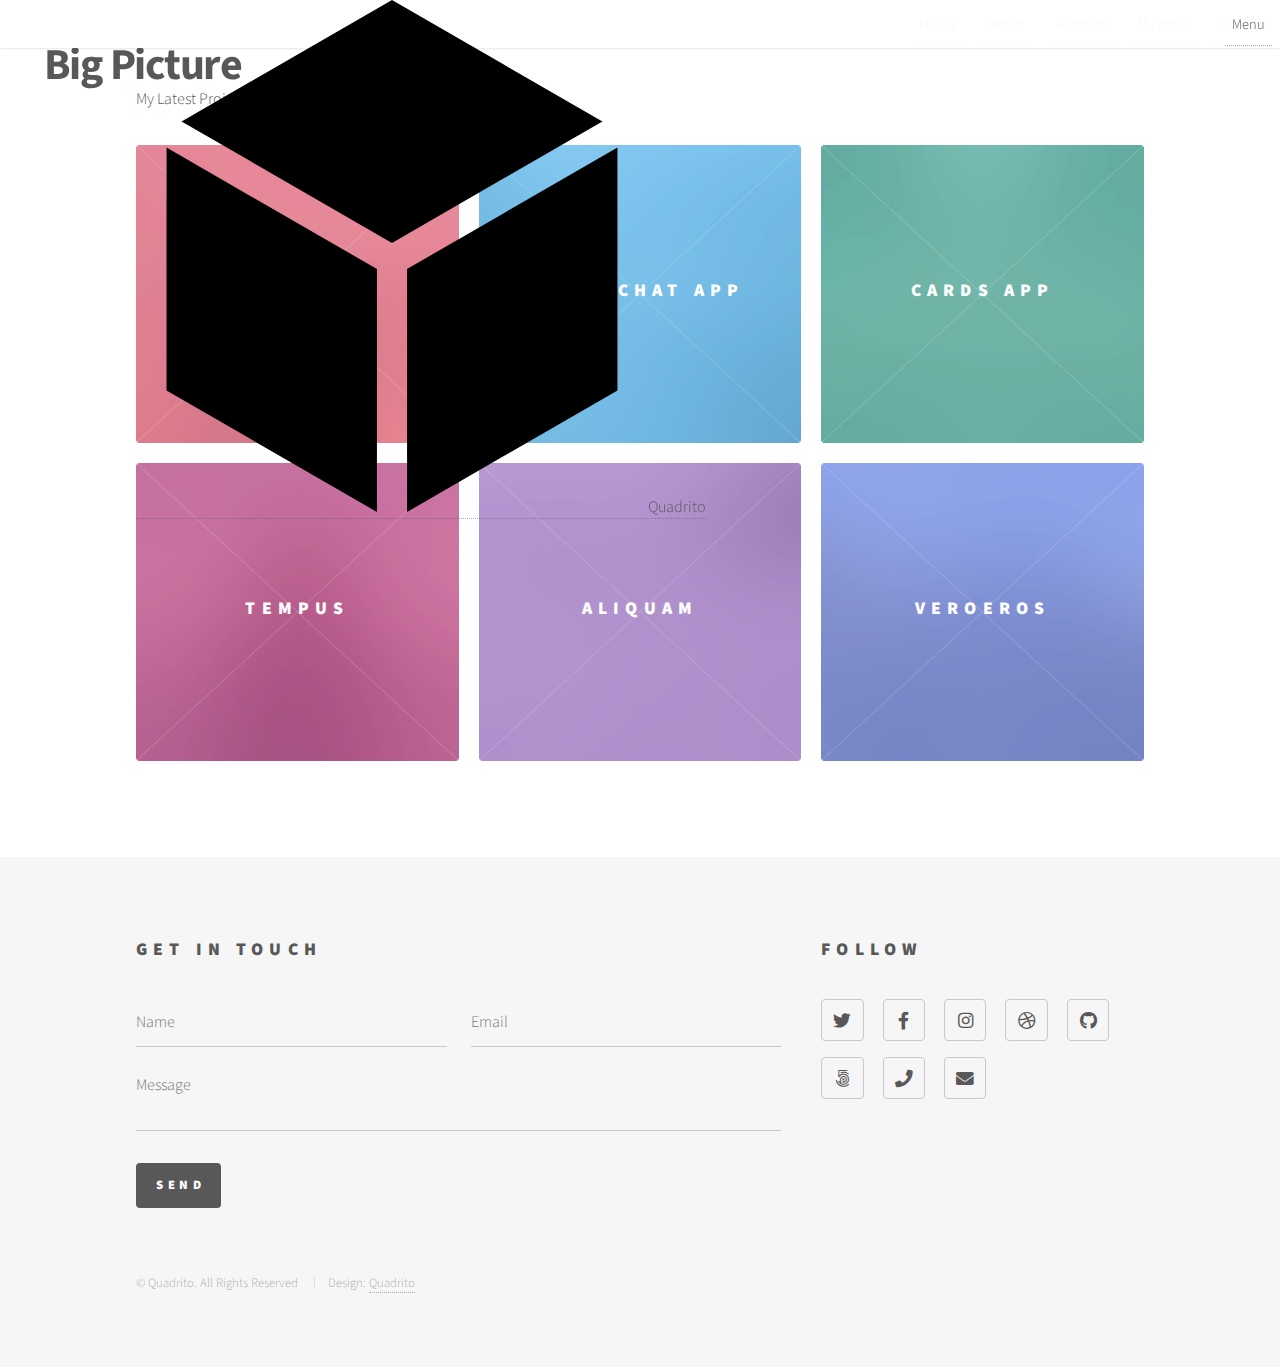
==== commit e8238496: "Forth Commit" ====
--- a/index.html
+++ b/index.html
@@ -6,7 +6,7 @@
 -->
 <html>
   <head>
-    <title>Phantom by HTML5 UP</title>
+    <title>Quadrito Portfolio Site</title>
     <meta charset="utf-8" />
     <meta
       name="viewport"
@@ -18,6 +18,20 @@
     /></noscript>
   </head>
   <body class="is-preload">
+
+    <!-- Header -->
+    <header id="header">
+      <h1>Big Picture</h1>
+      <nav>
+        <ul>
+          <li><a href="#intro">Home</a></li>
+          <li><a href="#one">About</a></li>
+          <li><a href="#two">Portfolio</a></li>
+          <li><a href="#work">My Work</a></li>
+          <li><a href="#contact">Contact</a></li>
+        </ul>
+      </nav>
+    </header>
     <!-- Wrapper -->
     <div id="wrapper">
       <!-- Header -->
@@ -26,7 +40,7 @@
           <!-- Logo -->
           <a href="index.html" class="logo">
             <span class="symbol"><img src="images/logo.svg" alt="" /></span
-            ><span class="title">Phantom</span>
+            ><span class="title">Quadrito</span>
           </a>
 
           <!-- Nav -->
@@ -43,9 +57,9 @@
         <h2>Menu</h2>
         <ul>
           <li><a href="index.html">Home</a></li>
-          <li><a href="generic.html">Ipsum veroeros</a></li>
-          <li><a href="generic.html">Tempus etiam</a></li>
-          <li><a href="generic.html">Consequat dolor</a></li>
+          <li><a href="generic.html">About</a></li>
+          <li><a href="generic.html">Portfolio</a></li>
+          <li><a href="generic.html">Contact</a></li>
           <li><a href="elements.html">Elements</a></li>
         </ul>
       </nav>
@@ -55,14 +69,10 @@
         <div class="inner">
           <header>
             <h1>
-              This is Phantom, a free, fully responsive site<br />
-              template designed by <a href="http://html5up.net">HTML5 UP</a>.
+              <br />
             </h1>
             <p>
-              Etiam quis viverra lorem, in semper lorem. Sed nisl arcu euismod
-              sit amet nisi euismod sed cursus arcu elementum ipsum arcu vivamus
-              quis venenatis orci lorem ipsum et magna feugiat veroeros aliquam.
-              Lorem ipsum dolor sit amet nullam dolore.
+              My Latest Projects
             </p>
           </header>
           <section class="tiles">
@@ -70,12 +80,11 @@
               <span class="image">
                 <img src="images/pic01.jpg" alt="" />
               </span>
-              <a href="generic.html">
-                <h2>Magna</h2>
-                <div class="content">
-                  <p>
-                    Sed nisl arcu euismod sit amet nisi lorem etiam dolor
-                    veroeros et feugiat.
+              <a href="https://nameless-castle-83185.herokuapp.com/">
+                <h2>Library App</h2>
+                <div class="content">
+                  <p>
+                    Django/Python/PostgreSQL App
                   </p>
                 </div>
               </a>
@@ -85,11 +94,10 @@
                 <img src="images/pic02.jpg" alt="" />
               </span>
               <a href="generic.html">
-                <h2>Lorem</h2>
-                <div class="content">
-                  <p>
-                    Sed nisl arcu euismod sit amet nisi lorem etiam dolor
-                    veroeros et feugiat.
+                <h2>Mern Chat App</h2>
+                <div class="content">
+                  <p>
+                    React/Node/Express/MongoDB App
                   </p>
                 </div>
               </a>
@@ -99,11 +107,10 @@
                 <img src="images/pic03.jpg" alt="" />
               </span>
               <a href="generic.html">
-                <h2>Feugiat</h2>
-                <div class="content">
-                  <p>
-                    Sed nisl arcu euismod sit amet nisi lorem etiam dolor
-                    veroeros et feugiat.
+                <h2>Cards App</h2>
+                <div class="content">
+                  <p>
+                    React/Python/AWS App
                   </p>
                 </div>
               </a>
@@ -150,7 +157,7 @@
                 </div>
               </a>
             </article>
-            <article class="style2">
+            <!-- <article class="style2">
               <span class="image">
                 <img src="images/pic07.jpg" alt="" />
               </span>
@@ -233,7 +240,7 @@
                   </p>
                 </div>
               </a>
-            </article>
+            </article> -->
           </section>
         </div>
       </div>
@@ -315,8 +322,8 @@
             </ul>
           </section>
           <ul class="copyright">
-            <li>&copy; Untitled. All rights reserved</li>
-            <li>Design: <a href="http://html5up.net">HTML5 UP</a></li>
+            <li>&copy; Quadrito. All Rights Reserved</li>
+            <li>Design: <a href="generic.html">Quadrito</a></li>
           </ul>
         </div>
       </footer>
--- a/assets/css/main.css
+++ b/assets/css/main.css
@@ -2915,126 +2915,84 @@
   }
 }
 
-/* Header */
+/* /* Header */
 
 #header {
-  padding: 8em 0 0.1em 0;
-}
-
-#header .logo {
-  display: block;
-  border-bottom: 0;
-  color: inherit;
-  font-weight: 900;
-  letter-spacing: 0.35em;
-  margin: 0 0 2.5em 0;
-  text-decoration: none;
-  text-transform: uppercase;
+  position: fixed;
+  z-index: 10000;
+  left: 0;
+  top: 0;
+  width: 100%;
+  background: rgba(255, 255, 255, 0.95);
+  height: 3em;
+  line-height: 3em;
+  box-shadow: 0 0 0.15em 0 rgba(0, 0, 0, 0.1);
+}
+
+#header h1 {
+  position: absolute;
+  left: 1em;
+  top: 0;
+  height: 3em;
+  line-height: 3em;
+  cursor: default;
+}
+
+#header h1 a {
+  font-size: 1.25em;
+}
+
+#header nav {
+  position: absolute;
+  right: 0.5em;
+  top: 0;
+  height: 3em;
+  line-height: 3em;
+}
+
+#header nav ul {
+  margin: 0;
+}
+
+#header nav ul li {
   display: inline-block;
-}
-
-#header .logo > * {
-  display: inline-block;
-  vertical-align: middle;
-}
-
-#header .logo .symbol {
-  margin-right: 0.65em;
-}
-
-#header .logo .symbol img {
-  display: block;
-  width: 2em;
-  height: 2em;
-}
-
-#header nav {
-  position: fixed;
-  right: 2em;
-  top: 2em;
-  z-index: 10000;
-}
-
-#header nav ul {
-  display: -moz-flex;
-  display: -webkit-flex;
-  display: -ms-flex;
-  display: flex;
-  -moz-align-items: center;
-  -webkit-align-items: center;
-  -ms-align-items: center;
-  align-items: center;
-  list-style: none;
-  margin: 0;
-  padding: 0;
-}
-
-#header nav ul li {
-  display: block;
-  padding: 0;
+  margin-left: 0.5em;
+  font-size: 0.9em;
 }
 
 #header nav ul li a {
   display: block;
-  position: relative;
+  color: inherit;
+  text-decoration: none;
   height: 3em;
   line-height: 3em;
-  padding: 0 1.5em;
-  background-color: rgba(255, 255, 255, 0.5);
-  border-radius: 4px;
-  border: 0;
-  font-size: 0.8em;
-  font-weight: 900;
-  letter-spacing: 0.35em;
-  text-transform: uppercase;
-}
-
-#header nav ul li a[href="#menu"] {
-  -webkit-tap-highlight-color: transparent;
-  width: 4em;
-  text-indent: 4em;
-  font-size: 1em;
-  overflow: hidden;
-  padding: 0;
-  white-space: nowrap;
-}
-
-#header nav ul li a[href="#menu"]:before,
-#header nav ul li a[href="#menu"]:after {
-  -moz-transition: opacity 0.2s ease;
-  -webkit-transition: opacity 0.2s ease;
-  -ms-transition: opacity 0.2s ease;
-  transition: opacity 0.2s ease;
-  content: "";
-  display: block;
-  position: absolute;
-  top: 0;
-  left: 0;
-  width: 100%;
-  height: 100%;
-  background-position: center;
-  background-repeat: no-repeat;
-  background-size: 2em 2em;
-}
-
-#header nav ul li a[href="#menu"]:before {
-  background-image: url("data:image/svg+xml;charset=utf8,%3Csvg xmlns='http://www.w3.org/2000/svg' width='100' height='100' viewBox='0 0 100 100' preserveAspectRatio='none'%3E%3Cstyle%3Eline %7B stroke-width: 8px%3B stroke: %23f2849e%3B %7D%3C/style%3E%3Cline x1='0' y1='25' x2='100' y2='25' /%3E%3Cline x1='0' y1='50' x2='100' y2='50' /%3E%3Cline x1='0' y1='75' x2='100' y2='75' /%3E%3C/svg%3E");
-  opacity: 0;
-}
-
-#header nav ul li a[href="#menu"]:after {
-  background-image: url("data:image/svg+xml;charset=utf8,%3Csvg xmlns='http://www.w3.org/2000/svg' width='100' height='100' viewBox='0 0 100 100' preserveAspectRatio='none'%3E%3Cstyle%3Eline %7B stroke-width: 8px%3B stroke: %23585858%3B %7D%3C/style%3E%3Cline x1='0' y1='25' x2='100' y2='25' /%3E%3Cline x1='0' y1='50' x2='100' y2='50' /%3E%3Cline x1='0' y1='75' x2='100' y2='75' /%3E%3C/svg%3E");
-  opacity: 1;
-}
-
-#header nav ul li a[href="#menu"]:hover:before {
-  opacity: 1;
-}
-
-#header nav ul li a[href="#menu"]:hover:after {
-  opacity: 0;
-}
-
+  padding: 0 0.5em 0 0.5em;
+  outline: 0;
+}
+
+@media screen and (max-width: 736px) {
+  #header {
+    height: 2.5em;
+    line-height: 2.5em;
+  }
+
+  #header h1 {
+    text-align: center;
+    position: relative;
+    left: 0;
+    top: 0;
+    height: 2.5em;
+    line-height: 2.5em;
+  }
+
+  #header h1 a {
+    font-size: 1em;
+  }
+
+  #header nav {
+    display: none;
+  }
+}
 @media screen and (max-width: 736px) {
   #header {
     padding: 4em 0 0.1em 0;
